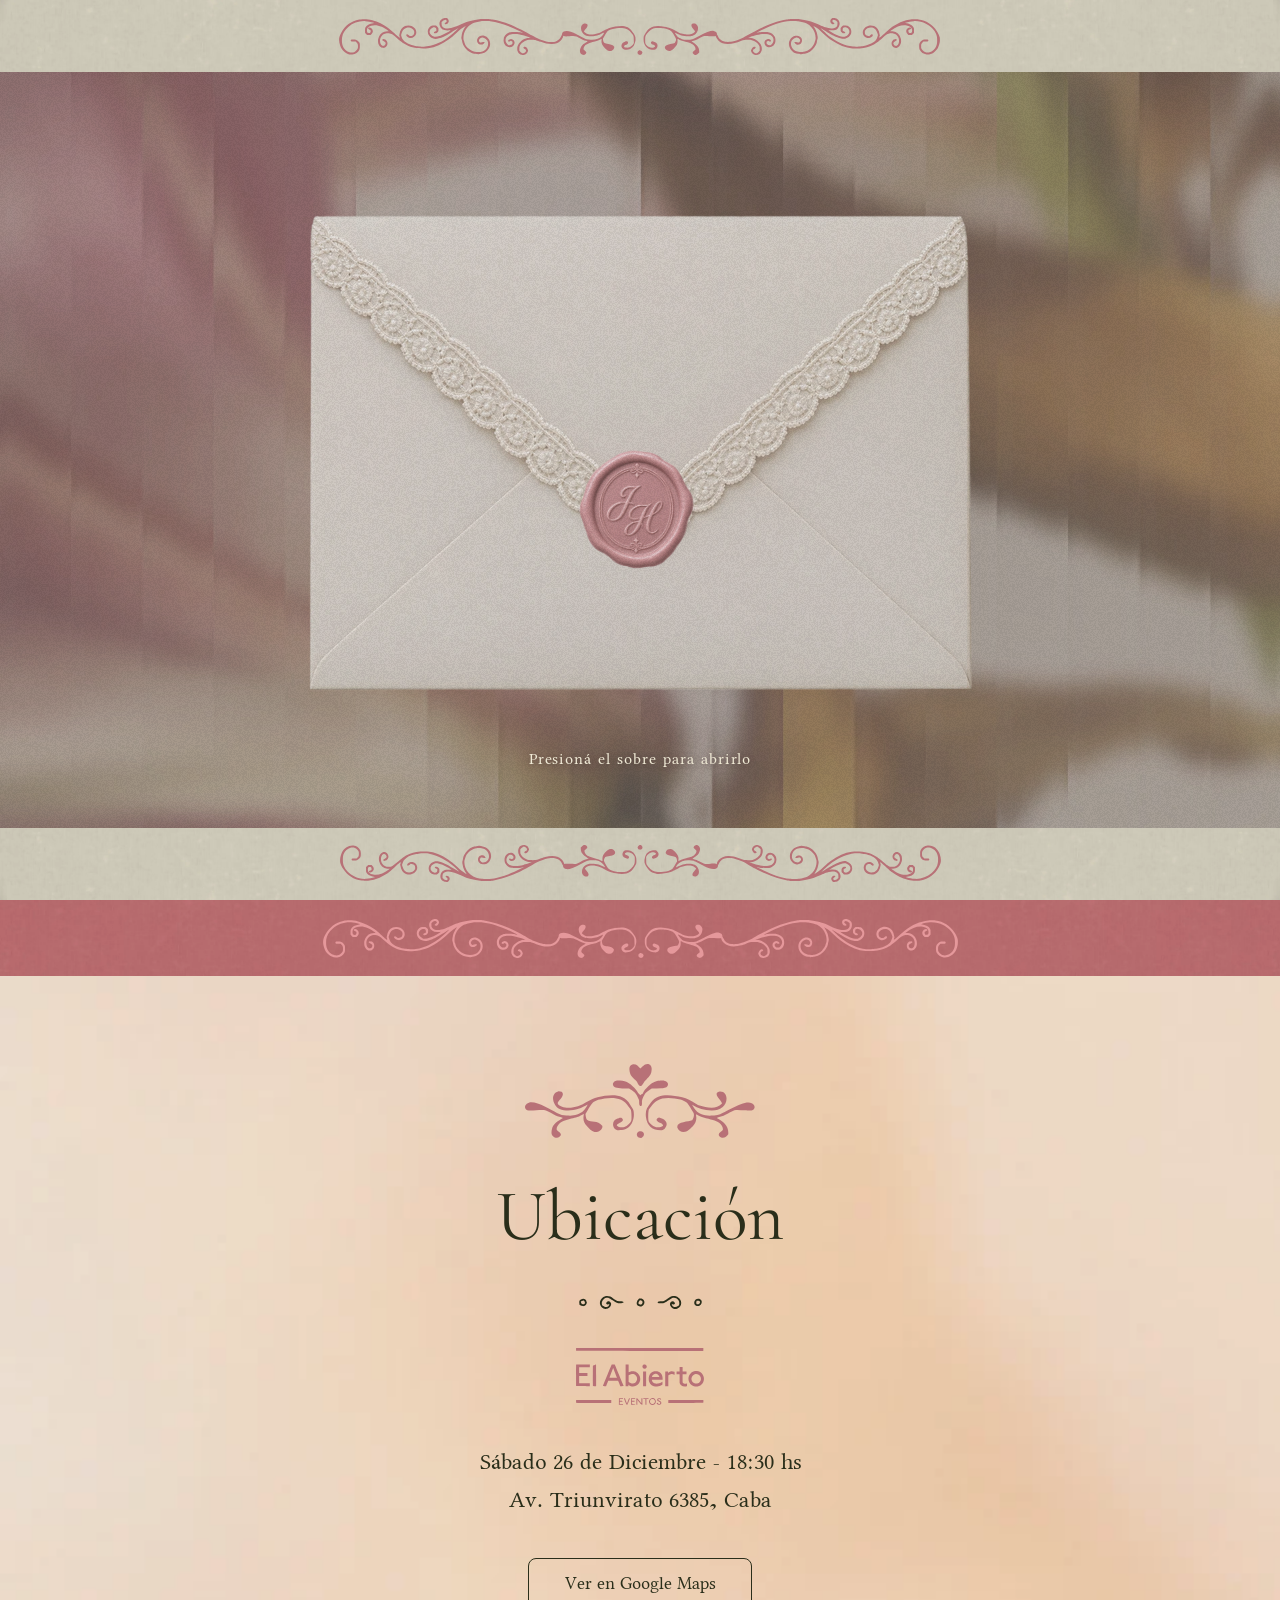
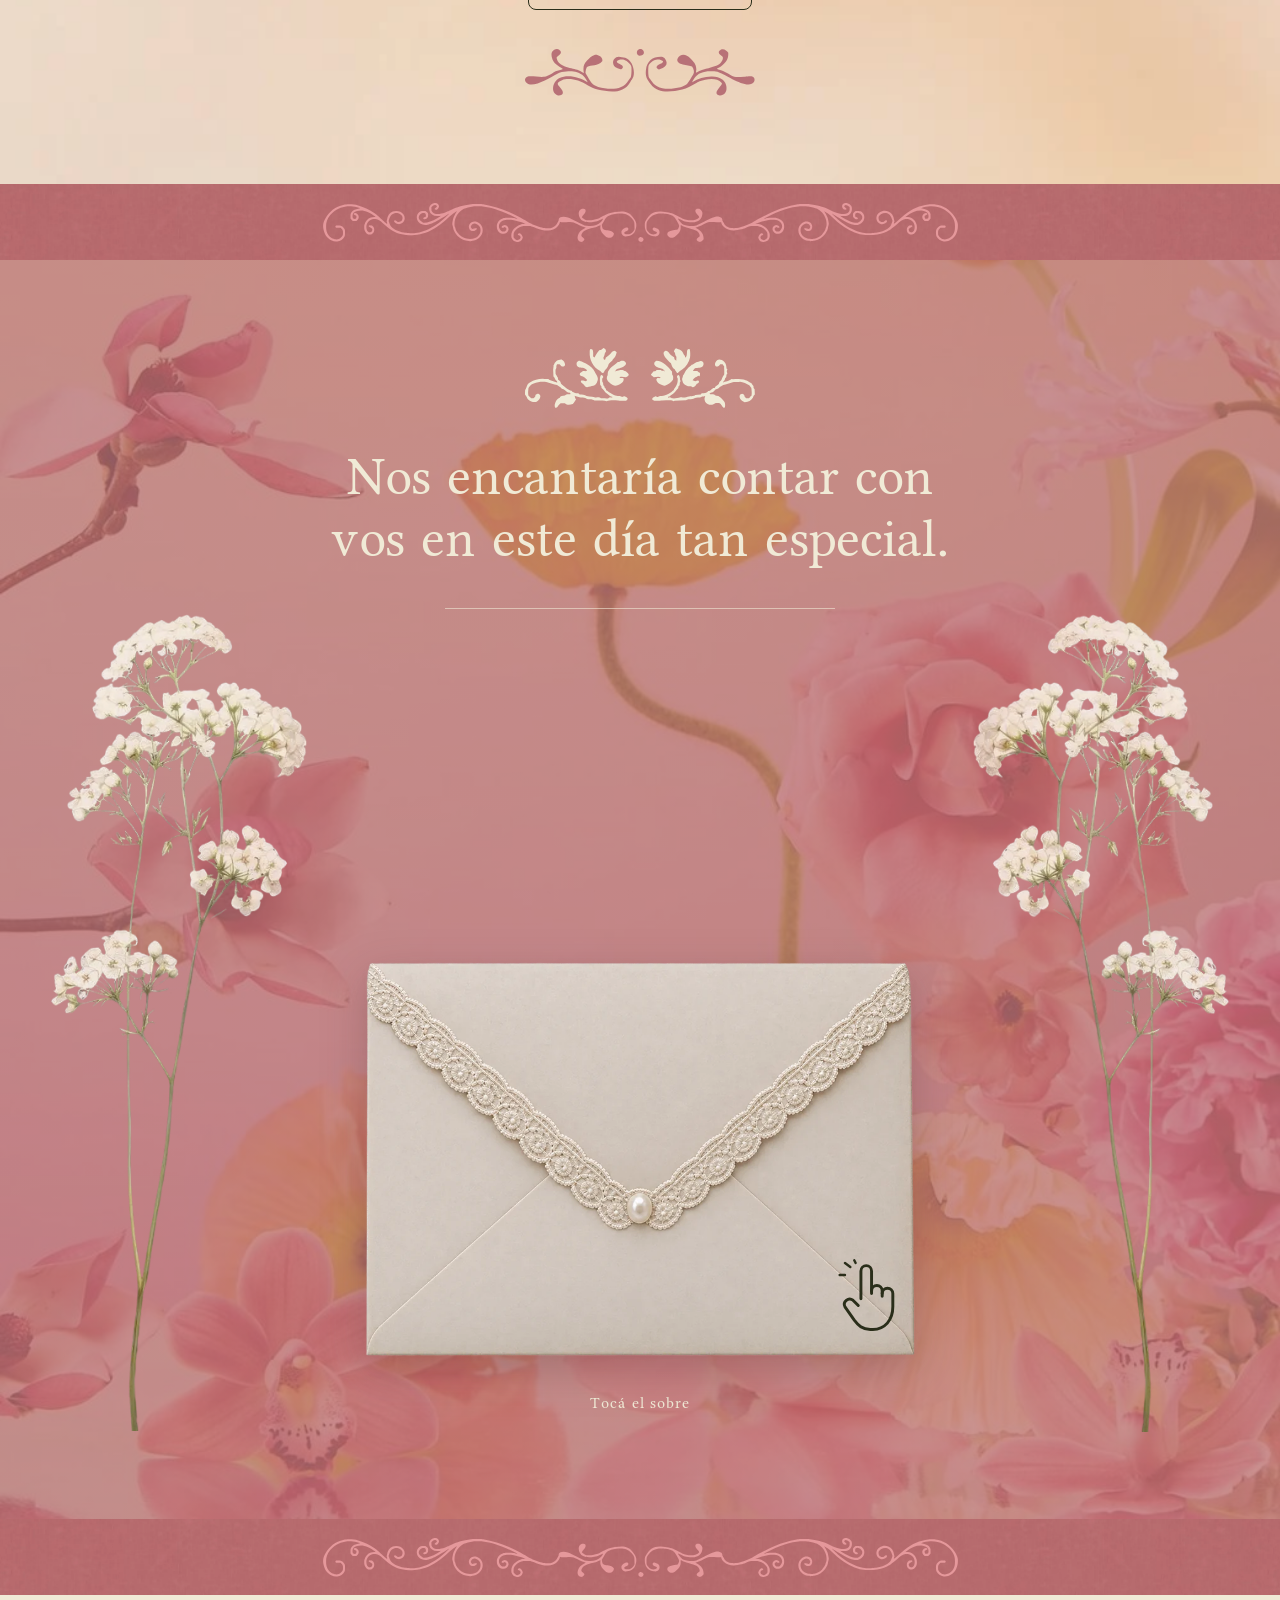
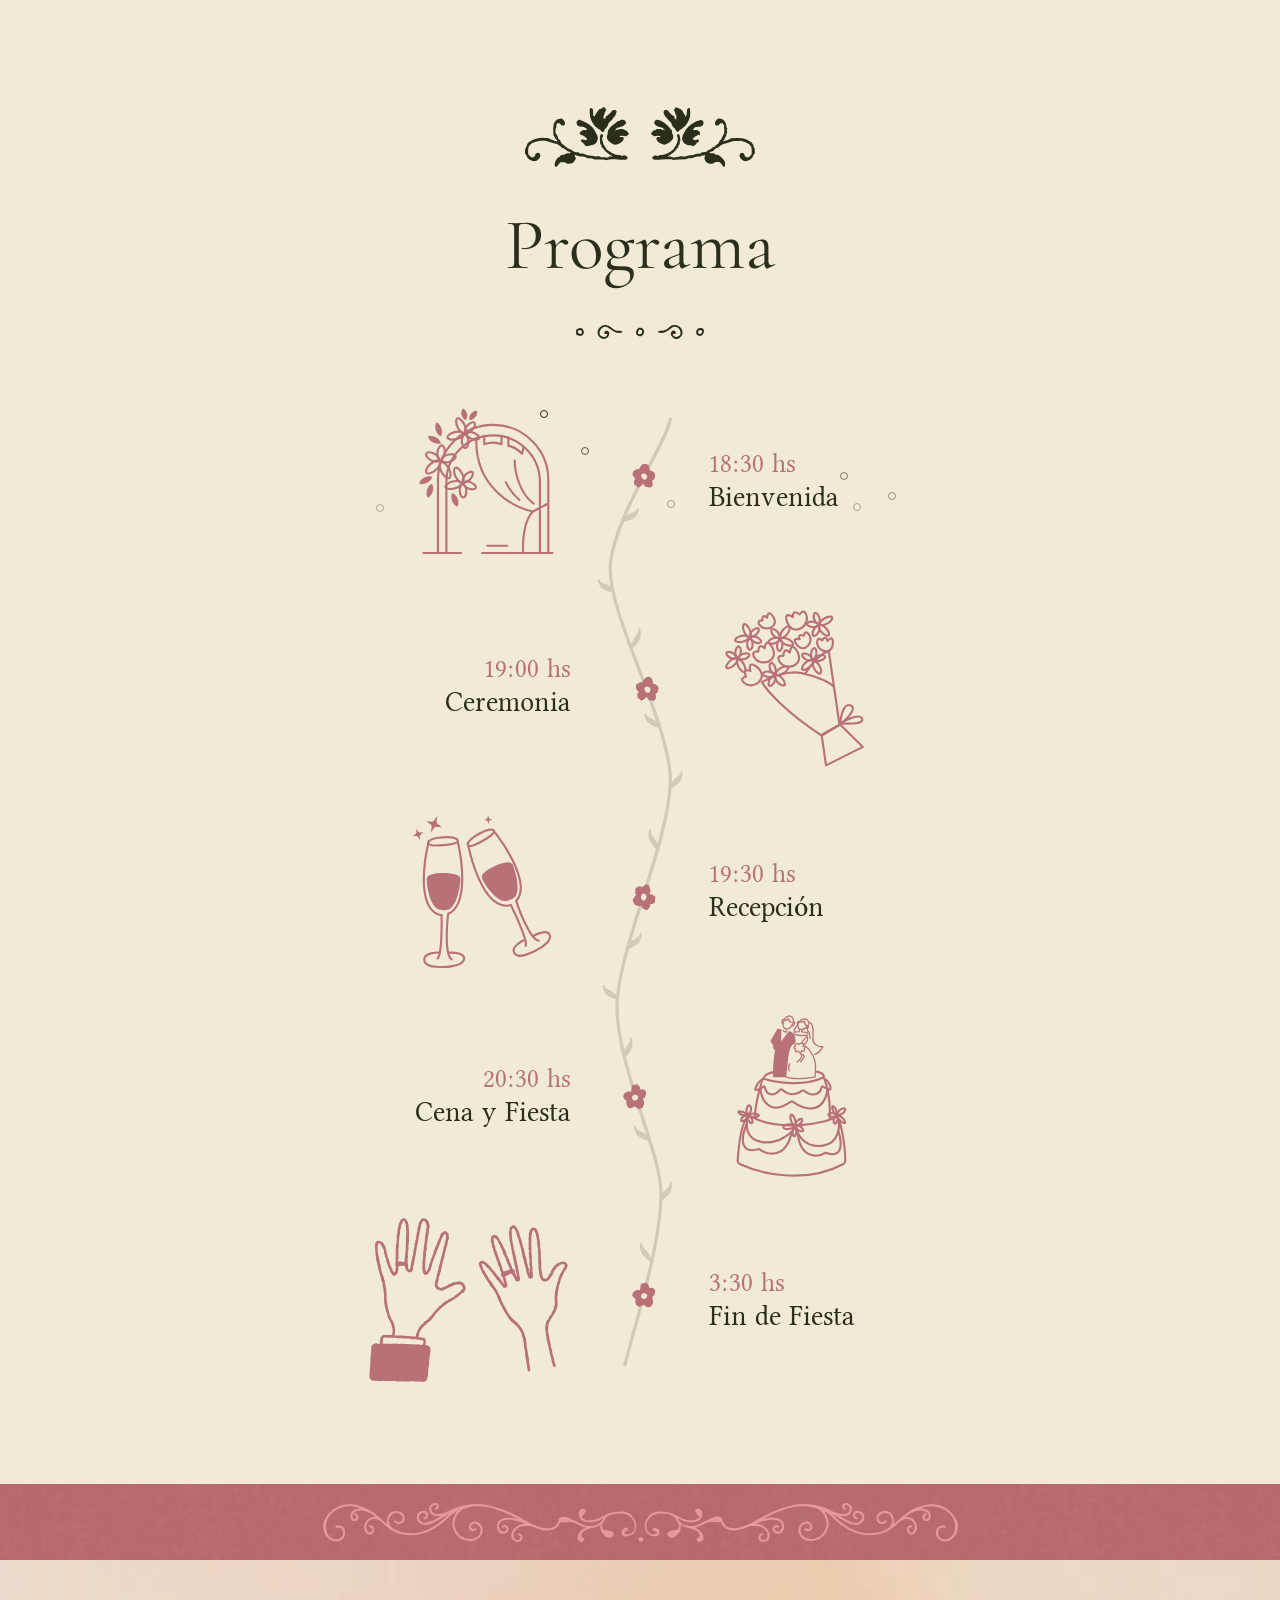
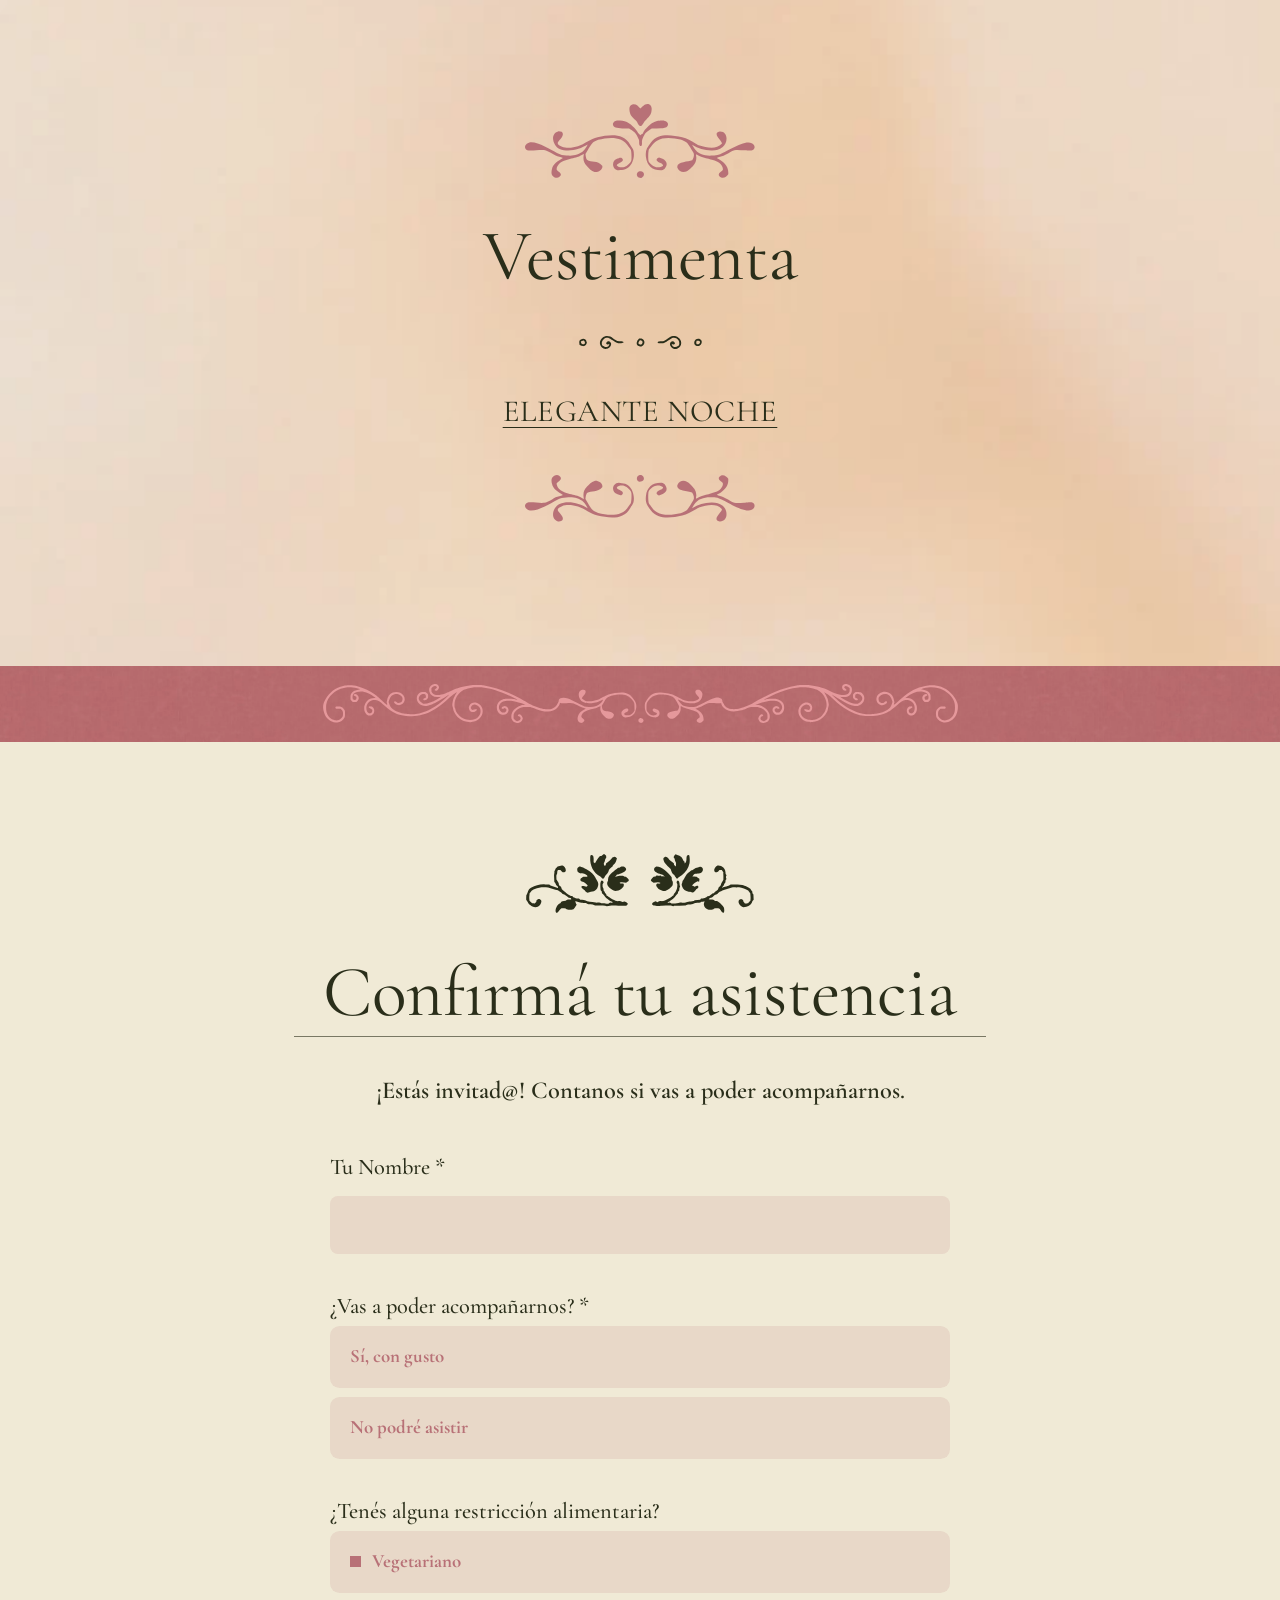
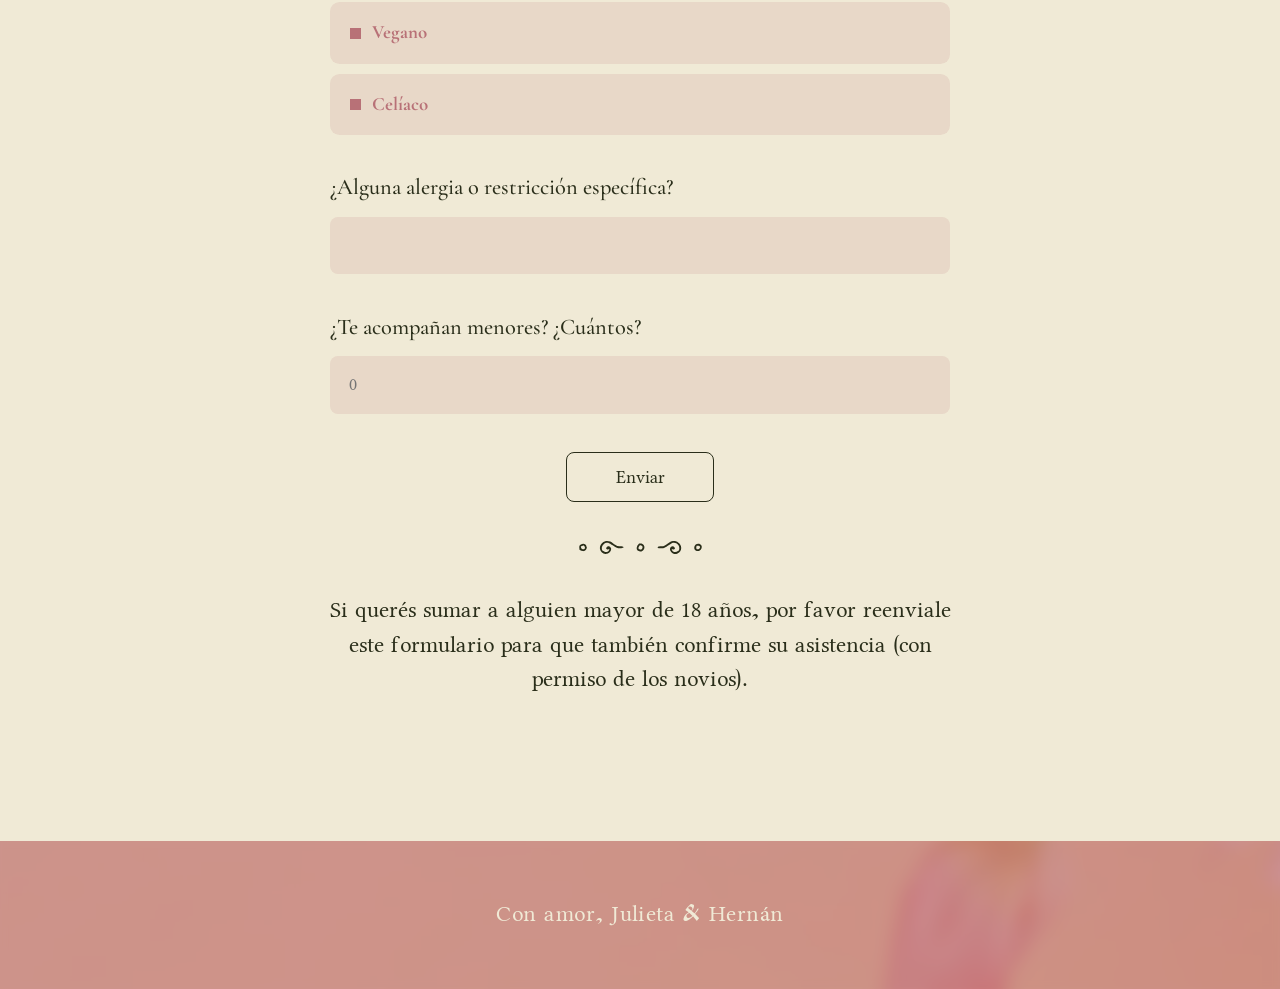
==== index.html @ ec944b2d "Merge de los cambios de Estefi + música audible baja (canción -14 dB, fundido, mitad a los 15 s) Co-" ====
<!DOCTYPE html>
<html lang="es" class="no-js">
<head>
<meta charset="UTF-8">
<meta name="viewport" content="width=device-width, initial-scale=1.0">
<title>Juli &amp; Hernán — Nos Casamos</title>
<meta name="description" content="Juli y Hernán se casan el sábado 26 de diciembre de 2026. Confirmá tu asistencia.">

<meta property="og:type" content="website">
<meta property="og:title" content="Juli &amp; Hernán — Nos Casamos">
<meta property="og:description" content="Confirmá tu asistencia a la boda de Juli y Hernán — Sábado 26 de Diciembre de 2026.">
<meta property="og:image" content="https://camilarodriguezturri.github.io/juli-hernan-rsvp/assets/og-image.jpg">
<meta property="og:image:width" content="1200">
<meta property="og:image:height" content="630">
<meta property="og:url" content="https://camilarodriguezturri.github.io/juli-hernan-rsvp/">
<meta name="twitter:card" content="summary_large_image">
<meta name="twitter:title" content="Juli &amp; Hernán — Nos Casamos">
<meta name="twitter:description" content="Confirmá tu asistencia a la boda de Juli y Hernán — Sábado 26 de Diciembre de 2026.">
<meta name="twitter:image" content="https://camilarodriguezturri.github.io/juli-hernan-rsvp/assets/og-image.jpg">
<meta name="theme-color" content="#B87177">

<link rel="preconnect" href="https://fonts.googleapis.com">
<link rel="preconnect" href="https://fonts.gstatic.com" crossorigin>
<link href="https://fonts.googleapis.com/css2?family=Cormorant+Garamond:wght@400;500;600;700&family=Monsieur+La+Doulaise&family=Miss+Fajardose&family=Pochaevsk&display=swap" rel="stylesheet">
<link rel="preload" as="image" href="assets/inicio-sobre.webp">
<link rel="preload" as="image" href="assets/inicio-sello.webp">
<link rel="preload" as="image" href="assets/inicio-fondo.webp" media="(max-aspect-ratio: 1/1)">
<link rel="preload" as="image" href="assets/inicio-fondo-ancho.webp" media="(min-aspect-ratio: 1001/1000)">
<link rel="preload" as="image" href="assets/marco-fondo-crema.webp">
<link rel="preload" as="image" href="assets/ornaments/marco-rosa.svg">
<link rel="stylesheet" href="style.css?v=3">
<link rel="icon" href="data:,">
<script>document.documentElement.classList.replace('no-js', 'js');</script>
</head>
<body>

<audio id="bg-music" loop preload="auto">
  <source src="assets/cancion.mp3?v=2" type="audio/mpeg">
</audio>
<button id="music-toggle" type="button" aria-label="Reproducir música" aria-pressed="false">
  <span id="music-icon">🎵</span>
</button>

<!-- ============ 01 · Sobre ============
     Mismas capas y mismo orden que el frame "pantalla inicio" del Figma (de abajo hacia arriba). -->
<div class="intro" id="intro" role="button" tabindex="0" aria-label="Abrir la invitación">
  <!-- 1 · Foto de lirios vista a través del vidrio acanalado (tiras de 60 px con efecto Glass) -->
  <picture class="intro__fondo">
    <source media="(min-aspect-ratio: 1001/1000)" srcset="assets/inicio-fondo-ancho.webp" width="1920" height="1200">
    <img src="assets/inicio-fondo.webp" alt="" width="1618" height="2877">
  </picture>
  <!-- 2 · Velo #685454 al 40 % -->
  <span class="intro__velo" aria-hidden="true"></span>
  <!-- 3 · Franjas "marco" en crema: arriba y abajo (girada), por encima de todas las capas -->
  <span class="marco marco--intro marco--intro-top" aria-hidden="true"></span>
  <span class="marco marco--intro marco--intro-bottom" aria-hidden="true"></span>
  <!-- 4 · Sobre, sello y velo #D9D9D9 al 20 % encima de los dos -->
  <div class="intro__env">
    <img class="intro__paper" src="assets/inicio-sobre.webp" alt="" width="1128" height="1045">
    <img class="intro__seal" src="assets/inicio-sello.webp" alt="Sello de lacre con las iniciales J y H" width="604" height="730">
    <span class="intro__env-velo" aria-hidden="true"></span>
  </div>
  <!-- 5 · Capa de arriba: #ABABAB al 18 % con ruido -->
  <span class="intro__grano" aria-hidden="true"></span>
  <p class="intro__hint">Presioná el sobre para abrirlo</p>
</div>

<main>

<!-- ============ 02 · Portada ============ -->
<header class="hero" id="inicio">
  <span class="marco marco--hero" aria-hidden="true"></span>
  <video class="hero__video" autoplay muted loop playsinline preload="auto" poster="assets/hero-poster.jpg" aria-hidden="true">
    <source src="assets/hero-video.mp4" type="video/mp4">
  </video>
  <div class="hero__glass" aria-hidden="true"></div>
  <div class="hero__veil" aria-hidden="true"></div>

  <div class="hero__inner">
    <p class="eyebrow hero-in" style="--d:0">Nos casamos</p>
    <span class="orn orn--fleurons hero__orn hero-in" style="--d:1" aria-hidden="true"></span>
    <span class="rule rule--light hero-in" style="--d:2" aria-hidden="true"></span>
    <h1 class="names hero-in hero-in--blur" style="--d:3">
      <span class="names__n">Julieta</span><span class="names__y">y</span><span class="names__n">Hernán</span>
    </h1>
    <p class="hero__date hero-in" style="--d:5">26 . 12 . 2026</p>
    <span class="rule rule--light hero-in" style="--d:6" aria-hidden="true"></span>
    <span class="orn orn--fleurons orn--flip hero__orn hero-in" style="--d:7" aria-hidden="true"></span>
  </div>

  <a class="scroll-cue" href="#ubicacion" aria-label="Seguir bajando">
    <svg viewBox="0 0 24 24" fill="none" stroke="currentColor" stroke-width="1.3" stroke-linecap="round" stroke-linejoin="round" aria-hidden="true"><path d="M6 9l6 6 6-6"/></svg>
  </a>
</header>

<!-- ============ 03 · Ubicación ============ -->
<div class="marco" aria-hidden="true"></div>
<section class="section peach" id="ubicacion">
  <span class="orn orn--corazon sec-orn sec-orn--rose" data-reveal aria-hidden="true"></span>
  <h2 class="title" data-reveal>Ubicación</h2>
  <span class="orn orn--divisor sec-orn sec-orn--ink" data-reveal aria-hidden="true"></span>
  <img class="venue-logo" src="assets/el-abierto.svg" alt="El Abierto Eventos" width="216" height="96" data-reveal>
  <p class="body" data-reveal>Sábado 26 de Diciembre - 18:30 hs<br>Av. Triunvirato 6385, Caba</p>
  <a class="btn" href="https://maps.app.goo.gl/xGEKhm6i17hTRmzb6" target="_blank" rel="noopener" data-reveal>Ver en Google Maps</a>
  <span class="orn orn--voluta sec-orn sec-orn--rose" data-reveal aria-hidden="true"></span>
</section>

<!-- ============ 04 · Invitación ============ -->
<div class="marco" aria-hidden="true"></div>
<section class="section invite" id="invitacion">
  <img class="invite__bg" src="assets/flores-fondo.jpg" alt="" width="1000" height="1250" loading="lazy">
  <div class="invite__veil" aria-hidden="true"></div>
  <img class="gyps gyps--l" src="assets/gypsophila.webp" alt="" width="304" height="971" loading="lazy">
  <img class="gyps gyps--r" src="assets/gypsophila.webp" alt="" width="304" height="971" loading="lazy">

  <span class="orn orn--fleurons sec-orn sec-orn--cream" data-reveal aria-hidden="true"></span>
  <h2 class="title title--wide" data-reveal>Nos encantaría contar con vos en este día tan especial.</h2>
  <span class="rule rule--light" data-reveal aria-hidden="true"></span>

  <!-- SOBRE1 (Figma): cerrado → se abre con el calendario adentro → el calendario sale -->
  <div class="sobre" data-sobre data-reveal>
    <button class="sobre__hit" type="button" aria-label="Abrir el sobre para ver el calendario"></button>
    <img class="sobre__cerrado" src="assets/sobre1-cerrado.webp" alt="" width="1000" height="926" loading="lazy">
    <img class="sobre__fondo" src="assets/sobre1-fondo.webp" alt="" width="1000" height="926" loading="lazy">
    <!-- Ranura: recorta el calendario con la forma de la boca del sobre, así solo se ve lo que asoma -->
    <div class="sobre__ranura">
      <div class="sobre__cal" role="table" aria-label="Calendario de diciembre de 2026, el sábado 26 marcado con un corazón">
        <img class="sobre__tarjeta" src="assets/calendario-tarjeta.svg" alt="" width="738" height="790" loading="lazy">
        <div class="sobre__papel">
          <p class="cal__month">Diciembre</p>
          <div class="cal__grid" id="cal-grid"></div>
        </div>
      </div>
    </div>
    <img class="sobre__frente" src="assets/sobre1-frente.webp" alt="" width="1000" height="926" loading="lazy">
    <span class="sobre__hand" aria-hidden="true">
      <svg viewBox="0 0 48 56" fill="none" stroke="currentColor" stroke-width="2.2" stroke-linecap="round" stroke-linejoin="round">
        <path d="M18 30V9a4 4 0 0 1 8 0v17"/>
        <path d="M26 24a4 4 0 0 1 8 0v4"/>
        <path d="M34 26a4 4 0 0 1 8 0v10c0 10-6 17-15 17h-2c-6 0-9-3-12-7l-7-10a4 4 0 0 1 6-5l4 4"/>
        <path d="M10 6 6 3M14 3l-1-2M6 12H2" stroke-width="1.8"/>
      </svg>
    </span>
  </div>
  <p class="invite__hint" data-reveal>Tocá el sobre</p>
</section>

<!-- ============ 05 · Programa ============ -->
<div class="marco" aria-hidden="true"></div>
<section class="section cream section--prog" id="programa">
  <span class="orn orn--fleurons sec-orn sec-orn--ink" data-reveal aria-hidden="true"></span>
  <h2 class="title" data-reveal>Programa</h2>
  <span class="orn orn--divisor sec-orn sec-orn--ink" data-reveal aria-hidden="true"></span>

  <!-- La enredadera (fondo de .timeline) crece con el scroll; cada flor se abre cuando la línea llega a su fila. -->
  <div class="timeline" id="timeline">
    <div class="timeline__rings" aria-hidden="true">
      <span class="ring" style="--x:-0.163;--y:-0.003"></span>
      <span class="ring" style="--x:-0.093;--y:0.036"></span>
      <span class="ring" style="--x:0.347;--y:0.062"></span>
      <span class="ring" style="--x:0.427;--y:0.083"></span>
      <span class="ring" style="--x:0.053;--y:0.091"></span>
      <span class="ring" style="--x:0.368;--y:0.095"></span>
      <span class="ring" style="--x:-0.442;--y:0.096"></span>
      <span class="ring" style="--x:-0.383;--y:0.284"></span>
      <span class="ring" style="--x:0.382;--y:0.285"></span>
      <span class="ring" style="--x:-0.355;--y:0.349"></span>
      <span class="ring" style="--x:-0.435;--y:0.358"></span>
      <span class="ring" style="--x:0.172;--y:0.362"></span>
      <span class="ring" style="--x:0.284;--y:0.399"></span>
      <span class="ring" style="--x:-0.43;--y:0.66"></span>
      <span class="ring" style="--x:-0.35;--y:0.681"></span>
      <span class="ring" style="--x:-0.409;--y:0.693"></span>
      <span class="ring" style="--x:0.421;--y:0.768"></span>
      <span class="ring" style="--x:0.449;--y:0.833"></span>
      <span class="ring" style="--x:0.369;--y:0.841"></span>
      <span class="ring" style="--x:-0.41;--y:1.03"></span>
      <span class="ring" style="--x:-0.11;--y:1.01"></span>
      <span class="ring" style="--x:-0.222;--y:1.047"></span>
    </div>
    <ol class="timeline__list">
      <li class="t-item t-item--icon-left">
        <span class="t-item__icon"><img src="assets/icons/bienvenida.svg" alt="" width="240" height="240" loading="lazy"></span>
        <span class="t-item__dot" aria-hidden="true"></span>
        <span class="t-item__text"><span class="t-item__time">18:30 hs</span><span class="t-item__label">Bienvenida</span></span>
      </li>
      <li class="t-item t-item--icon-right">
        <span class="t-item__icon"><img src="assets/icons/ceremonia.svg" alt="" width="240" height="240" loading="lazy"></span>
        <span class="t-item__dot" aria-hidden="true"></span>
        <span class="t-item__text"><span class="t-item__time">19:00 hs</span><span class="t-item__label">Ceremonia</span></span>
      </li>
      <li class="t-item t-item--icon-left">
        <span class="t-item__icon"><img src="assets/icons/recepcion.svg" alt="" width="240" height="240" loading="lazy"></span>
        <span class="t-item__dot" aria-hidden="true"></span>
        <span class="t-item__text"><span class="t-item__time">19:30 hs</span><span class="t-item__label">Recepción</span></span>
      </li>
      <li class="t-item t-item--icon-right">
        <span class="t-item__icon"><img src="assets/icons/cena.svg" alt="" width="240" height="240" loading="lazy"></span>
        <span class="t-item__dot" aria-hidden="true"></span>
        <span class="t-item__text"><span class="t-item__time">20:30 hs</span><span class="t-item__label">Cena y Fiesta</span></span>
      </li>
      <li class="t-item t-item--icon-left t-item--wide">
        <span class="t-item__icon"><img src="assets/icons/manos.svg" alt="" width="299" height="248" loading="lazy"></span>
        <span class="t-item__dot" aria-hidden="true"></span>
        <span class="t-item__text"><span class="t-item__time">3:30 hs</span><span class="t-item__label">Fin de Fiesta</span></span>
      </li>
    </ol>
  </div>
</section>

<!-- ============ 06 · Vestimenta ============ -->
<div class="marco" aria-hidden="true"></div>
<section class="section peach section--airy" id="vestimenta">
  <span class="orn orn--corazon sec-orn sec-orn--rose" data-reveal aria-hidden="true"></span>
  <h2 class="title" data-reveal>Vestimenta</h2>
  <span class="orn orn--divisor sec-orn sec-orn--ink" data-reveal aria-hidden="true"></span>
  <p class="detail" data-reveal>Elegante Noche</p>
  <span class="orn orn--voluta sec-orn sec-orn--rose" data-reveal aria-hidden="true"></span>
</section>

<!-- ============ 07 · Confirmación ============ -->
<div class="marco" aria-hidden="true"></div>
<section class="section cream section--form" id="rsvp">
  <span class="orn orn--fleurons sec-orn sec-orn--ink" data-reveal aria-hidden="true"></span>
  <h2 class="title" data-reveal>Confirmá tu asistencia</h2>
  <span class="rule rule--ink rule--under" data-reveal aria-hidden="true"></span>
  <p class="lead" data-reveal>¡Estás invitad@! Contanos si vas a poder acompañarnos.</p>

  <form id="rsvp-form" novalidate data-reveal>
    <div class="field">
      <label for="nombre">Tu Nombre *</label>
      <input type="text" id="nombre" name="nombre" required autocomplete="name">
    </div>

    <fieldset class="field">
      <legend>¿Vas a poder acompañarnos? *</legend>
      <label class="choice"><input type="radio" name="asistencia" value="Sí, con gusto" required><span>Sí, con gusto</span></label>
      <label class="choice"><input type="radio" name="asistencia" value="No podré asistir" required><span>No podré asistir</span></label>
    </fieldset>

    <fieldset class="field">
      <legend>¿Tenés alguna restricción alimentaria?</legend>
      <label class="choice choice--check"><input type="checkbox" name="restricciones" value="Vegetariano"><span>Vegetariano</span></label>
      <label class="choice choice--check"><input type="checkbox" name="restricciones" value="Vegano"><span>Vegano</span></label>
      <label class="choice choice--check"><input type="checkbox" name="restricciones" value="Celíaco"><span>Celíaco</span></label>
    </fieldset>

    <div class="field">
      <label for="restriccion_especifica">¿Alguna alergia o restricción específica?</label>
      <input type="text" id="restriccion_especifica" name="restriccion_especifica">
    </div>

    <div class="field">
      <label for="ninos">¿Te acompañan menores? ¿Cuántos?</label>
      <input type="number" id="ninos" name="ninos" min="0" max="10" inputmode="numeric" placeholder="0">
    </div>

    <button type="submit" id="submit-btn" class="btn">Enviar</button>

    <p class="form-note" id="form-success" hidden>¡Gracias! Recibimos tu confirmación. Nos vemos pronto.</p>
    <p class="form-note form-note--error" id="form-error" hidden>Uy, algo falló al enviar. Probá de nuevo en unos segundos.</p>
  </form>

  <span class="orn orn--divisor sec-orn sec-orn--ink" data-reveal aria-hidden="true"></span>
  <div class="notes" data-reveal>
    <p>Si querés sumar a alguien mayor de 18 años, por favor reenviale este formulario para que también confirme su asistencia (con permiso de los novios).</p>
  </div>
</section>

<!-- ============ 08 · Cierre ============ -->
<footer class="closing" id="cierre">
  <img class="closing__bg" src="assets/flores-fondo.jpg" alt="" width="1000" height="1250" loading="lazy">
  <div class="closing__veil" aria-hidden="true"></div>
  <p class="closing__text" data-reveal>Con amor, Julieta &amp; Hernán</p>
</footer>

</main>

<script src="envelope.js"></script>
<script src="effects.js"></script>
<script src="script.js"></script>
<script src="music.js?v=5"></script>
</body>
</html>
---- style.css ----
/* Tokens: los mismos nombres y valores que las variables del Figma
   ("Invitación · Juli & Hernán": color/rosa, color/crema, color/tinta…). */
:root {
  --rosa: #B87177;
  --rosa-sello: #E5989B;
  --crema: #F0EAD6;
  --tinta: #2A2E1A;
  --arena: #E8D8C8;
  --papel: #FAF6EC;
  --durazno: #EBD9C7;

  --marco-h: min(11.3vw, 76px);      /* alto de la franja entre secciones: 122/1080 del ancho, como en el Figma */
  --title-size: clamp(2.25rem, 8.8vw, 3.3rem);

  --script: 'Monsieur La Doulaise', cursive;
  --script-y: 'Miss Fajardose', cursive;
  --serif: 'Cormorant Garamond', serif;
  --body: 'Pochaevsk', serif;

  --ease-out: cubic-bezier(0.22, 0.75, 0.2, 1);
  font-size: 16px;
}

* { box-sizing: border-box; }
html { scroll-behavior: smooth; }
html.is-locked, html.is-locked body { overflow: hidden; }

body {
  margin: 0;
  background: var(--crema);
  color: var(--tinta);
  font-family: var(--body);
  line-height: 1.55;
  -webkit-font-smoothing: antialiased;
  overflow-x: hidden;
}

img { max-width: 100%; height: auto; display: block; }

/* ============ Tipografía (estilos de texto del Figma) ============ */

.title {
  margin: 0;
  max-width: 26ch;
  font-family: var(--serif);          /* títulos de sección en Cormorant Garamond (Figma "Correccion final") */
  font-weight: 400;
  font-size: var(--title-size);
  line-height: 1.13;
  text-align: center;
  text-wrap: balance;
}
.title--wide { max-width: 100%; font-family: var(--body); font-size: clamp(1.45rem, 6vw, 2.6rem); }
.title--rose { color: var(--rosa); }

.body {
  margin: 0;
  max-width: 30rem;                  /* en celular usa todo el ancho: menos líneas */
  font-size: clamp(1.02rem, 4.2vw, 1.2rem);
  line-height: 1.55;
  text-align: center;
  text-wrap: pretty;
}
.body--wide { max-width: 34rem; }

.detail {
  margin: 0;
  font-family: var(--serif);
  font-size: clamp(1.3rem, 5.2vw, 1.7rem);
  letter-spacing: 0.02em;
  text-transform: uppercase;
  text-decoration: underline;
  text-underline-offset: 0.18em;
  text-decoration-thickness: 1px;
}
.detail--plain { text-decoration: none; text-transform: none; letter-spacing: 0.06em; }

.lead {
  margin: 0;
  max-width: 30rem;
  font-family: var(--serif);
  font-weight: 600;
  font-size: clamp(0.95rem, 3.95vw, 1.4rem);
  line-height: 1.2;
  text-align: center;
  text-wrap: balance;
}

/* ============ Ornamentos (vectores del Figma, color por currentColor) ============ */

.orn {
  display: block;
  margin: 0 auto;
  background-color: currentColor;
  -webkit-mask: var(--orn) center / contain no-repeat;
          mask: var(--orn) center / contain no-repeat;
}
.orn--fleurons { --orn: url(assets/ornaments/fleurons.svg);      aspect-ratio: 872 / 226; width: min(38vw, 190px); }
.orn--flor     { --orn: url(assets/ornaments/fleur-cluster.svg); aspect-ratio: 544 / 225; width: min(56vw, 270px); }
.orn--corazon  { --orn: url(assets/ornaments/heart-flourish.svg); aspect-ratio: 366 / 117;  width: min(39.4vw, 200px); }
.orn--voluta   { --orn: url(assets/ornaments/flourish.svg);       aspect-ratio: 366 / 76.1; width: min(39.4vw, 200px); }
.orn--divisor  { --orn: url(assets/ornaments/divisor.svg);        aspect-ratio: 235.6 / 25; width: min(21.8vw, 112px); }
.orn--flip { transform: scaleY(-1); }

.sec-orn--ink   { color: var(--tinta); }
.sec-orn--rose  { color: var(--rosa); }
.sec-orn--cream { color: var(--crema); }

.rule {
  display: block;
  width: min(72vw, 390px);
  height: 1px;
  margin: 0 auto;
  background: currentColor;
  opacity: 0.6;
}
.rule--light { color: var(--crema); }
.rule--ink   { color: var(--tinta); }
.rule--rose  { color: var(--rosa); opacity: 0.8; }
/* Línea pegada al título (como el subrayado de "Confirmá tu asistencia" en el Figma) */
.rule--under { width: min(100%, calc(var(--title-size) * 9.6)); margin-top: calc(var(--gap) * -1 + 0.2rem); }

/* ============ Secciones ============ */

.section {
  position: relative;
  isolation: isolate;
  overflow: hidden;
  display: flex;
  flex-direction: column;
  align-items: center;
  --gap: 2rem;
  gap: var(--gap);
  padding: 2.9rem 1.25rem;            /* 120 px del Figma arriba y abajo (Ubicación) */
  text-align: center;
}
.cream { background: var(--crema); color: var(--tinta); }
.rose  { background: var(--rosa);  color: var(--crema); }
.peach { background: var(--durazno) url(assets/fondo-durazno.webp) center / cover no-repeat; color: var(--tinta); }

/* Aire propio de cada sección, medido en el frame "Correccion final" */
.section--prog { padding-top: 4.3rem; padding-bottom: 3.4rem; }     /* Programa: 180 / 141 px */
.section--airy { padding-top: 5.6rem; padding-bottom: 5.6rem; }     /* Vestimenta: 234 px */
.section--form { padding-top: 4.3rem; padding-bottom: 6rem; }       /* Confirmación: 180 / 251 px */

/* ============ Franja entre secciones (componente "marco" del Figma) ============
   Relleno #BE7F84 con la textura en multiplicar (horneados en marco-fondo.webp, que se repite
   espejado y no deja costura) y, encima, el ornamento #E5989B centrado: 62 de los 122 px de alto. */

.marco {
  display: block;
  position: relative;
  z-index: 3;
  height: var(--marco-h);
  background:
    url(assets/ornaments/marco.svg) center / auto 50.82% no-repeat,
    #B76B6E url(assets/marco-fondo.webp) center / auto 100% repeat-x;
  pointer-events: none;
}
.marco--hero { position: absolute; left: 0; right: 0; top: 0; }

/* Pantalla inicial: la misma franja en crema #F0EAD6 con la textura en multiplicar
   (horneada en marco-fondo-crema.webp) y el ornamento en rosa #B87177, arriba y abajo
   (la de abajo girada 180°), por encima de todas las capas, como en "pantalla inicio". */
.marco--intro {
  position: absolute;
  left: 0;
  right: 0;
  z-index: 6;
  height: var(--band-h);
  background:
    url(assets/ornaments/marco-rosa.svg) center / auto 50.82% no-repeat,
    #CDC8B7 url(assets/marco-fondo-crema.webp) center / auto 100% repeat-x;
}
.marco--intro-top { top: 0; }
.marco--intro-bottom { bottom: 0; transform: rotate(180deg); }

/* ============ Botones ============ */

.btn {
  display: inline-flex;
  align-items: center;
  justify-content: center;
  padding: 0.7rem 1.4rem;
  border: 1.5px solid currentColor;
  border-radius: 0.5rem;
  background: transparent;
  color: inherit;
  font-family: var(--body);
  font-size: 1.02rem;
  text-decoration: none;
  cursor: pointer;
  transition: background 0.3s ease, color 0.3s ease, transform 0.2s ease;
}
.cream .btn:hover, .cream .btn:focus-visible,
.peach .btn:hover, .peach .btn:focus-visible { background: var(--tinta); color: var(--crema); }
.btn:active { transform: scale(0.98); }

/* ============ 01 · Sobre de entrada ============ */

.no-js .intro { display: none; }

.intro {
  /* Medidas del frame "pantalla inicio" (1079 × 1918): el sobre ocupa 1128/1079 del ancho.
     En pantallas bajas o anchas se achica para entrar entre las dos franjas. */
  --band-h: min(11.3vw, 76px, 8vh);    /* 122/1080 del ancho, como la franja entre secciones */
  --env-w: min(104.54vw, (100vh - 2 * var(--band-h)) * 1.125, 760px);
  position: fixed;
  inset: 0;
  z-index: 100;
  overflow: hidden;
  background: #A29591;               /* tono medio del fondo, mientras carga la foto */
  cursor: pointer;
  -webkit-tap-highlight-color: transparent;
  transition: transform 1.1s var(--ease-out), opacity 0.8s ease 0.4s, visibility 0s linear 1.2s;
}
.intro:focus-visible { outline: none; }

/* Capa 1 · foto de lirios detrás del vidrio acanalado (el vidrio viene horneado en la imagen:
   tiras de 60 px, desenfoque y refracción en los bordes medidos del efecto Glass del Figma) */
.intro__fondo,
.intro__fondo img {
  position: absolute;
  inset: 0;
  width: 100%;
  height: 100%;
  max-width: none;
  object-fit: cover;
}
/* Capa 2 · velo #685454 al 40 % */
.intro__velo {
  position: absolute;
  inset: 0;
  background: rgba(104, 84, 84, 0.4);
}
/* Capa 4 · sobre completo, centrado: el cuerpo del sobre queda en el medio de la pantalla */
.intro__env {
  position: absolute;
  z-index: 4;
  left: 50%;
  top: 50.3%;
  width: var(--env-w);
  aspect-ratio: 1128 / 1044.62;
  transform: translate(-50%, -61.97%);
}
.intro__paper { position: absolute; inset: 0; width: 100%; height: 100%; max-width: none; }
.intro__seal {
  position: absolute;
  left: 49.79%;
  top: 70.19%;
  width: 17.84%;
  height: auto;
  transform: translate(-50%, -50%);
  animation: seal-idle 2.8s ease-in-out infinite;
}
/* Velo #D9D9D9 al 20 % sobre el sobre y el sello (Rectangle 60), recortado a la silueta del sobre */
.intro__env-velo {
  position: absolute;
  inset: 0;
  background: rgba(217, 217, 217, 0.2);
  -webkit-clip-path: inset(28.35% 6.97% 4.49% 6.54%);
          clip-path: inset(28.35% 6.97% 4.49% 6.54%);
  -webkit-mask: url(assets/inicio-sobre.webp) center / 100% 100% no-repeat;
          mask: url(assets/inicio-sobre.webp) center / 100% 100% no-repeat;
  pointer-events: none;
}
/* Capa 5 · arriba de todo: #ABABAB al 18 % y su ruido (negro al 25 % × 18 % de la capa = 4,5 %, mitad de los granos) */
.intro__grano {
  position: absolute;
  inset: 0;
  z-index: 5;
  background: rgba(171, 171, 171, 0.18);
  pointer-events: none;
}
.intro__grano::after {
  content: "";
  position: absolute;
  inset: 0;
  background: url(assets/ruido.png) 0 0 / 96px 96px;   /* grano fino: ~1 px de pantalla en celulares */
  opacity: 0.045;
}
.intro__hint {
  position: absolute;
  left: 0; right: 0;
  z-index: 6;
  top: calc(75.15% + var(--env-w) * 0.156 - var(--band-h) / 2);   /* a mitad de camino entre el sobre y la franja */
  margin: 0;
  padding: 0 1.5rem;
  transform: translateY(-50%);
  text-align: center;
  font-family: var(--body);
  font-size: 0.92rem;
  letter-spacing: 0.06em;
  color: var(--crema);
  text-shadow: 0 1px 6px rgba(60, 40, 42, 0.45);
  animation: breathe 3.2s ease-in-out infinite;
  transition: opacity 0.4s ease;
}

@keyframes seal-idle {
  0%, 100% { transform: translate(-50%, -50%) scale(1); }
  50% { transform: translate(-50%, -50%) scale(1.04); }
}
@keyframes breathe { 0%, 100% { opacity: 0.45; } 50% { opacity: 0.8; } }

/* Al abrir: el sello se presiona y se quiebra, y el sobre se levanta */
.intro.is-opening .intro__hint { opacity: 0; animation: none; }
.intro.is-opening .intro__seal { animation: seal-break 0.7s var(--ease-out) forwards; }
.intro.is-gone { transform: translateY(-105%); opacity: 0; visibility: hidden; }

@keyframes seal-break {
  0%   { transform: translate(-50%, -50%) scale(1); }
  30%  { transform: translate(-50%, -50%) scale(0.88); }
  100% { transform: translate(-50%, -50%) scale(1.5) rotate(-8deg); opacity: 0; }
}

/* ============ 02 · Portada ============ */

.hero {
  position: relative;
  isolation: isolate;
  min-height: 100vh;
  min-height: 100svh;
  display: flex;
  align-items: center;
  justify-content: center;
  padding: calc(var(--marco-h) + 2.4rem) 1.25rem 4.2rem;
  text-align: center;
  color: var(--crema);
  background: #9d7b80;
  overflow: hidden;
}
.hero__video {
  position: absolute;
  inset: 0;
  z-index: -3;
  width: 100%;
  height: 100%;
  object-fit: cover;
}
/* Vidrio acanalado (como los rectángulos con efecto "glass" del Figma) */
.hero__glass {
  position: absolute;
  inset: 0;
  z-index: -2;
  background:
    repeating-linear-gradient(90deg,
      rgba(255, 255, 255, 0.10) 0,
      rgba(255, 255, 255, 0.02) 18px,
      rgba(0, 0, 0, 0.06) 44px,
      rgba(255, 255, 255, 0.08) 64px);
  background-size: min(17vw, 64px) 100%;
  -webkit-backdrop-filter: blur(7px) saturate(1.1);
          backdrop-filter: blur(7px) saturate(1.1);
}
.hero__veil {
  position: absolute;
  inset: 0;
  z-index: -1;
  background:
    linear-gradient(rgba(104, 84, 84, 0.34), rgba(104, 84, 84, 0.34)),
    url("data:image/svg+xml,%3Csvg xmlns='http://www.w3.org/2000/svg' width='160' height='160'%3E%3Cfilter id='n'%3E%3CfeTurbulence type='fractalNoise' baseFrequency='.85' numOctaves='2' stitchTiles='stitch'/%3E%3C/filter%3E%3Crect width='100%25' height='100%25' filter='url(%23n)' opacity='.22'/%3E%3C/svg%3E");
}

/* Separaciones del frame "inicio" del Figma: 101 px entre bloques (--g), 45 px entre
   "Nos casamos" y el ornamento, 80 px entre cada ornamento y su filete. */
.hero__inner {
  --g: clamp(1.9rem, 9.35vw, 3.3rem);
  width: 100%;
  max-width: 560px;
  display: flex;
  flex-direction: column;
  align-items: center;
  gap: var(--g);
}

.eyebrow {
  margin: 0 0 calc(var(--g) * -0.554);
  font-family: var(--serif);
  font-weight: 500;
  font-size: clamp(1.25rem, 5.4vw, 1.7rem);
  line-height: 1.2;
  letter-spacing: 0.1em;
  text-transform: uppercase;
}
.hero__orn { color: var(--crema); width: min(34vw, 170px); margin-bottom: calc(var(--g) * -0.208); }
.hero__orn.orn--flip { margin-top: calc(var(--g) * -0.208); margin-bottom: 0; }

/* "Julieta y Hernan" (Frame 98): cajas de 360, 142 y 479 px, solapadas 25 px, con los nombres
   a 154,87 px y la "y" a 185,84 px sobre 1080 de ancho. Todo en em del tamaño de los nombres. */
.names {
  margin: 0;
  display: flex;
  align-items: center;
  justify-content: center;
  font-size: clamp(2.6rem, 14.34vw, 5.6rem);
  font-weight: 400;
  line-height: 1.2;
  text-align: center;
  white-space: nowrap;
  text-shadow: 0 2px 16px rgba(60, 30, 35, 0.25);
}
.names__n { flex: none; font-family: var(--script); }
.names__n:first-child { width: 2.325em; margin-right: -0.161em; }
.names__n:last-child { width: 3.093em; margin-right: -0.278em; }   /* en el Figma "Hernan" sobresale 43 px del grupo de 888 */
.names__y { flex: none; font-family: var(--script-y); font-size: 1.2em; line-height: 0.97; width: 0.764em; margin-right: -0.1345em; }

.hero__date {
  margin: 0;
  font-family: var(--serif);
  font-size: clamp(2.2rem, 9.6vw, 3.4rem);
  line-height: 1.4;
  letter-spacing: 0.06em;
}

.scroll-cue {
  position: absolute;
  left: 50%;
  bottom: 1.2rem;
  width: 34px;
  height: 34px;
  transform: translateX(-50%);
  color: var(--crema);
  opacity: 0.8;
  animation: nudge 2.2s ease-in-out infinite;
}
@keyframes nudge { 0%, 100% { transform: translate(-50%, 0); } 50% { transform: translate(-50%, 6px); } }

/* Entrada escalonada de la portada, se dispara cuando se abre el sobre */
.js .hero-in {
  opacity: 0;
  transform: translateY(18px);
  transition: opacity 1s ease, transform 1.1s var(--ease-out), filter 1.2s ease;
  transition-delay: calc(var(--d, 0) * 0.14s + 0.3s);
}
.js .hero-in--blur { filter: blur(8px); }
.js .hero-in.orn--flip { transform: translateY(18px) scaleY(-1); }
.is-open .hero-in { opacity: 1; transform: none; filter: none; }
.is-open .hero-in.orn--flip { transform: scaleY(-1); }

/* ============ Aparición al hacer scroll ============ */

.js [data-reveal] {
  opacity: 0;
  transform: translateY(26px);
  transition: opacity 0.9s ease, transform 1s var(--ease-out);
  transition-delay: var(--rd, 0s);
}
.js .orn[data-reveal] { transform: translateY(14px) scale(0.85); }
.js .orn--flip[data-reveal] { transform: translateY(14px) scale(0.85) scaleY(-1); }
.js .rule[data-reveal] { transform: scaleX(0); transition: transform 1.2s var(--ease-out), opacity 0.6s ease; }
.js [data-reveal].is-in { opacity: 1; transform: none; }
.js .orn--flip[data-reveal].is-in { transform: scaleY(-1); }
.js .rule[data-reveal].is-in { opacity: 0.6; }

/* ============ 03 · Ubicación (logo del salón entre el divisor y la dirección) ============ */

.venue-logo { flex: none; width: min(20vw, 104px); height: auto; }   /* 216/1080 del ancho */

/* ============ 04 · Invitación ============ */

.invite { color: var(--crema); padding-bottom: 3.5rem; background: var(--rosa); }   /* arriba, los 122 px del Figma */
.invite__bg, .closing__bg {
  position: absolute;
  inset: 0;
  z-index: -3;
  width: 100%;
  height: 100%;
  object-fit: cover;
}
.invite__veil {
  position: absolute;
  inset: 0;
  z-index: -2;
  background:
    linear-gradient(rgba(184, 113, 119, 0.69), rgba(184, 113, 119, 0.69)),
    linear-gradient(rgba(104, 84, 84, 0.15), rgba(171, 171, 171, 0.15));
}
.invite .body { text-shadow: 0 1px 2px rgba(120, 60, 66, 0.3); }

.gyps {
  position: absolute;
  z-index: -1;
  bottom: 5.5rem;                    /* asoma por detrás del sobre */
  width: min(22vw, 170px);
  opacity: 0.85;
  transform-origin: 50% 100%;
  animation: sway 7s ease-in-out infinite;
  pointer-events: none;
}
.gyps--l { left: -4%; }
.gyps--r { right: -4%; transform: scaleX(-1); animation-name: sway-r; animation-delay: -3s; }
@keyframes sway   { 0%, 100% { transform: rotate(-2deg); } 50% { transform: rotate(2.5deg); } }
@keyframes sway-r { 0%, 100% { transform: scaleX(-1) rotate(-2deg); } 50% { transform: scaleX(-1) rotate(2.5deg); } }

.invite__hint {
  margin: -1.2rem 0 0;
  font-size: 0.92rem;
  letter-spacing: 0.06em;
  opacity: 0.85;
  transition: opacity 0.4s ease;
}
.invite:has(.sobre[data-state]) .invite__hint { opacity: 0; }

/* ---------- SOBRE1 (componente del Figma) ----------
   Caja = 1078×1281 del componente; cada capa usa su posición en % dentro de él. */

.sobre {
  --w: min(92vw, 460px);
  position: relative;
  width: var(--w);
  aspect-ratio: 1078 / 1281;
  margin: 1.2rem 0 1rem;
}
.sobre__hit {
  position: absolute;
  left: 4%; right: 4%; top: 19%; bottom: 0;
  z-index: 6;
  border: 0;
  background: none;
  cursor: pointer;
  -webkit-tap-highlight-color: transparent;
}
.sobre__hit:focus-visible { outline: 2px dashed var(--crema); outline-offset: 6px; }
.sobre[data-state] .sobre__hit { pointer-events: none; }

.sobre__cerrado,
.sobre__fondo,
.sobre__frente { position: absolute; max-width: none; filter: drop-shadow(0 14px 22px rgba(70, 35, 40, 0.25)); }
.sobre__cerrado { left: -4.36%; top: 19.13%; width: 108.53%; height: 84.62%; transition: opacity 0.35s ease-out, transform 0.3s ease; }
.sobre__fondo,
.sobre__frente { left: -10.39%; top: 9.13%; width: 120.87%; height: 94.22%; opacity: 0; transition: opacity 0.35s ease-out; }
.sobre__frente { filter: none; }
.sobre:not([data-state]) .sobre__hit:hover ~ .sobre__cerrado { transform: translateY(-4px) rotate(-0.6deg); }

/* Ranura del sobre: el calendario solo se dibuja por encima de la boca y dentro de la muesca del frente,
   así nunca asoma por debajo del sobre ni se transparenta mientras se abre.
   Los puntos siguen el borde superior de sobre1-frente.webp, en % de la caja. */
.sobre__ranura {
  position: absolute;
  inset: 0;
  pointer-events: none;
  -webkit-clip-path: polygon(-30% -60%, 130% -60%, 130% 50%, 97.2% 50.1%, 93.8% 50.4%, 90.2% 51.4%, 65.3% 72%, 35.5% 72%, 10% 51.6%, 7.6% 50.7%, 2.8% 50%, -30% 50%);
          clip-path: polygon(-30% -60%, 130% -60%, 130% 50%, 97.2% 50.1%, 93.8% 50.4%, 90.2% 51.4%, 65.3% 72%, 35.5% 72%, 10% 51.6%, 7.6% 50.7%, 2.8% 50%, -30% 50%);
}

/* Tarjeta del calendario ("Frame 97" del Figma, 738 × 790): arranca adentro del sobre, con el mismo giro de 5°.
   Las medidas de adentro van en cqw: 1cqw = 1 % del ancho de la tarjeta. */
.sobre__cal {
  position: absolute;
  left: 10.8%;
  top: 58.8%;
  width: 72%;
  aspect-ratio: 738 / 790;
  container-type: inline-size;
  transform-origin: 0 0;
  transform: rotate(-5deg);
  opacity: 0;
  transition: opacity 0.35s ease-out, transform 0.75s cubic-bezier(0.3, 0.7, 0.2, 1);
}
/* Papel con las esquinas recortadas y el doble filete (vector del Figma) */
.sobre__tarjeta { position: absolute; inset: 0; width: 100%; height: 100%; max-width: none; }
.sobre__papel {
  position: absolute;
  inset: 0;
  padding: 17.2cqw 0 0 11.92cqw;
  color: var(--tinta);
  text-align: left;
}

.sobre[data-state] .sobre__cerrado { opacity: 0; }
.sobre[data-state] .sobre__fondo,
.sobre[data-state] .sobre__frente,
.sobre[data-state] .sobre__cal { opacity: 1; }
/* Variant2: el calendario sale del sobre (queda con el borde de abajo metido en la muesca, no suelto) */
.sobre[data-state="afuera"] .sobre__cal { transform: translateY(-82.4%) rotate(-5deg); }

.sobre__hand {
  position: absolute;
  z-index: 5;
  right: 5%;
  bottom: 2%;
  width: 11%;
  color: var(--tinta);
  pointer-events: none;
  animation: tap 1.8s ease-in-out infinite;
  transition: opacity 0.3s ease;
}
.sobre[data-state] .sobre__hand { opacity: 0; animation: none; }
@keyframes tap {
  0%, 100% { transform: translate(0, 0) scale(1); }
  45%, 55% { transform: translate(-6%, -8%) scale(0.92); }
}

/* ---------- Calendario (tipografía y medidas del Figma) ---------- */

.cal__month { margin: 0 0 3.4cqw; font-family: var(--serif); font-size: 7.9cqw; line-height: 0.97; }
/* Siete columnas de 62,86 px cada 82,9 px; filas cada 76,5 px; filete fino bajo los días de la semana */
.cal__grid {
  display: grid;
  grid-template-columns: repeat(7, 8.517cqw);
  column-gap: 2.715cqw;
  row-gap: 1.85cqw;
  width: 75.91cqw;
  font-family: var(--serif);
  font-variant-numeric: lining-nums;
  text-align: center;
  background: linear-gradient(var(--tinta), var(--tinta)) 0 7.78cqw / 100% max(0.6px, 0.124cqw) no-repeat;
}
.cal__head {
  display: grid;
  place-items: center;
  height: 7.78cqw;
  margin-bottom: 0.86cqw;
  font-weight: 500;
  font-size: 2.96cqw;
}
.cal__day { position: relative; display: grid; place-items: center; height: 8.517cqw; font-weight: 700; font-size: 4.94cqw; color: rgba(42, 46, 26, 0.8); }
.cal__day--mark { color: var(--crema); z-index: 0; }
.cal__day--mark::before {
  content: "";
  position: absolute;
  inset: 3.8% -1.5%;
  z-index: -1;
  background: var(--tinta);
  -webkit-mask: url("data:image/svg+xml,%3Csvg xmlns='http://www.w3.org/2000/svg' viewBox='0 0 24 22'%3E%3Cpath d='M12 21.5S1 14.6 1 7.2A5.7 5.7 0 0 1 12 4.3 5.7 5.7 0 0 1 23 7.2c0 7.4-11 14.3-11 14.3z'/%3E%3C/svg%3E") center / contain no-repeat;
          mask: url("data:image/svg+xml,%3Csvg xmlns='http://www.w3.org/2000/svg' viewBox='0 0 24 22'%3E%3Cpath d='M12 21.5S1 14.6 1 7.2A5.7 5.7 0 0 1 12 4.3 5.7 5.7 0 0 1 23 7.2c0 7.4-11 14.3-11 14.3z'/%3E%3C/svg%3E") center / contain no-repeat;
  animation: beat 1.6s ease-in-out infinite;
}
@keyframes beat { 0%, 100% { transform: scale(1); } 15% { transform: scale(1.12); } 30% { transform: scale(1); } }

/* ============ 05 · Programa (enredadera) ============ */

.timeline {
  --row: 8.5rem;
  --gap: 1.2rem;
  --s: calc(var(--row) + var(--gap));        /* distancia entre flores (effects.js la mide si las filas crecen) */
  --row0: calc(var(--row) / 2);              /* centro de la primera fila */
  --u: calc(var(--s) / 375.29);              /* 1 px del Figma */
  --vine-w: calc(var(--u) * 158.28);
  --vine-h: calc(var(--u) * 1741.7);
  --vine-top: calc(var(--row0) - var(--u) * 117.25);
  --spread: min(100vw, calc(var(--u) * 1080));
  position: relative;
  width: 100%;
  max-width: 560px;
  margin: 1rem 0 0;
}
.timeline__list {
  position: relative;
  list-style: none;
  margin: 0;
  padding: 0;
  display: flex;
  flex-direction: column;
  gap: var(--gap);
}
/* Enredadera: un trazo tenue de guía y, encima, el mismo dibujo que crece con el scroll
   (--p de 0 a 1, lo calcula effects.js). */
.timeline::before,
.timeline::after {
  content: "";
  position: absolute;
  left: calc(50% - var(--vine-w) / 2);
  top: var(--vine-top);
  width: var(--vine-w);
  height: var(--vine-h);
  background: url(assets/enredadera.svg) center / 100% 100% no-repeat;
  pointer-events: none;
}
.timeline::before { opacity: 0.16; }
.timeline::after { clip-path: inset(0 0 calc((1 - var(--p, 0)) * 100%) 0); }
.no-js .timeline::after { clip-path: none; }

/* Circulitos sueltos alrededor del programa: aparecen a medida que la enredadera pasa por su altura */
.ring {
  position: absolute;
  left: calc(50% + var(--x) * var(--spread));
  top: calc(var(--vine-top) + var(--y) * var(--vine-h));
  width: calc(var(--u) * 14.7);
  height: calc(var(--u) * 14.7);
  margin: calc(var(--u) * -7.35) 0 0 calc(var(--u) * -7.35);
  border: max(1.2px, calc(var(--u) * 3.3)) solid var(--tinta);
  border-radius: 50%;
  opacity: calc((var(--p, 0) - var(--y) * 0.85 + 0.125) * 8);
  transition: opacity 0.5s ease;
}
.no-js .ring { opacity: 1; }

.t-item {
  position: relative;
  z-index: 1;
  display: grid;
  grid-template-columns: 1fr var(--vine-w) 1fr;
  align-items: center;
  column-gap: 0.6rem;
  min-height: var(--row);
}
.t-item__icon { grid-row: 1; display: flex; }
.t-item__icon img { width: min(30vw, 150px); height: auto; }
.t-item--wide .t-item__icon img { width: min(34vw, 172px); }
/* Flor sobre la enredadera (--dx/--dy: su lugar exacto en el dibujo, en px del Figma) */
.t-item__dot {
  grid-column: 2;
  grid-row: 1;
  justify-self: center;
  width: calc(var(--u) * 60);
  aspect-ratio: 1;
  background: url(assets/icons/flor-1.svg) center / contain no-repeat;
  translate: calc(var(--dx, 0) * var(--u)) calc(var(--dy, 0) * var(--u));
  transform: scale(0.4);
  opacity: 0.4;
  transition: transform 0.6s cubic-bezier(0.34, 1.56, 0.64, 1), opacity 0.4s ease;
}
.t-item:nth-child(1) { --dx: 7.11;  --dy: -10.13; }
.t-item:nth-child(2) { --dx: 13.11; --dy: 4.84; }
.t-item:nth-child(3) { --dx: 7.74;  --dy: 11.55; }
.t-item:nth-child(4) { --dx: -9.64; --dy: 2.89; }
.t-item:nth-child(5) { --dx: 6.86;  --dy: -9.15; }
.t-item:nth-child(3) .t-item__dot { background-image: url(assets/icons/flor-2.svg); }
.t-item:nth-child(n+4) .t-item__dot { background-image: url(assets/icons/flor-3.svg); }

.t-item__text { grid-row: 1; display: flex; flex-direction: column; }
.t-item__time { font-size: clamp(1.1rem, 4.7vw, 1.5rem); color: var(--rosa); line-height: 1.25; }
.t-item__label { font-size: clamp(1.18rem, 5.1vw, 1.6rem); line-height: 1.2; }

.t-item--icon-left  .t-item__icon { grid-column: 1; justify-content: flex-end; }
.t-item--icon-left  .t-item__text { grid-column: 3; text-align: left; }
.t-item--icon-right .t-item__icon { grid-column: 3; justify-content: flex-start; }
.t-item--icon-right .t-item__text { grid-column: 1; text-align: right; }

/* Cada ítem entra desde el lado de su ícono cuando la línea llega a él */
.js .t-item__icon, .js .t-item__text { opacity: 0; transition: opacity 0.8s ease, transform 0.9s var(--ease-out); }
.js .t-item--icon-left  .t-item__icon, .js .t-item--icon-right .t-item__text { transform: translateX(-24px); }
.js .t-item--icon-right .t-item__icon, .js .t-item--icon-left  .t-item__text { transform: translateX(24px); }
.t-item.is-in .t-item__icon, .t-item.is-in .t-item__text { opacity: 1; transform: none; }
.t-item.is-in .t-item__text { transition-delay: 0.12s; }
.t-item.is-in .t-item__dot { transform: scale(1); opacity: 1; }
.no-js .t-item__dot { transform: none; opacity: 1; }

/* ============ 07 · Confirmación ============ */

#rsvp-form {
  width: 100%;
  max-width: 460px;
  margin-top: 0.4rem;
  text-align: left;
  display: flex;
  flex-direction: column;
  gap: 1.9rem;
}
.field { margin: 0; padding: 0; border: 0; min-width: 0; display: flex; flex-direction: column; gap: 0.6rem; }
.field > label, .field > legend {
  padding: 0;
  margin-bottom: 0.15rem;
  font-family: var(--serif);
  font-weight: 500;
  font-size: 1.2rem;
  color: var(--tinta);
}
.field input[type="text"], .field input[type="number"] {
  width: 100%;
  padding: 0.75rem 0.9rem;
  border: 1px solid transparent;
  border-radius: 8px;
  background: var(--arena);
  font-family: var(--body);
  font-size: 1rem;
  color: var(--tinta);
  transition: border-color 0.2s ease, box-shadow 0.2s ease, background 0.2s ease;
}
.field input:focus { outline: none; border-color: var(--rosa); background: var(--papel); box-shadow: 0 0 0 3px rgba(184, 113, 119, 0.18); }

/* Opción (componente del Figma): pastilla arena con texto rosa; los checks llevan un cuadradito rosa.
   El input cubre toda la pastilla (invisible) y el estado elegido invierte los colores. */
.field .choice {
  position: relative;
  display: block;
  margin: 0;
  border-radius: 0.6rem;
  background: var(--arena);
  font-family: var(--serif);
  font-weight: 700;
  font-size: 1.05rem;
  color: var(--rosa);
  cursor: pointer;
  transition: transform 0.15s ease;
}
.choice:active { transform: scale(0.99); }
.choice input {
  appearance: none;
  -webkit-appearance: none;
  position: absolute;
  inset: 0;
  width: 100%;
  height: 100%;
  margin: 0;
  opacity: 0;
  cursor: pointer;
}
.choice span {
  display: flex;
  align-items: center;
  gap: 0.65rem;
  padding: 0.8rem 1rem;
  border: 1px solid transparent;
  border-radius: inherit;
  transition: background 0.2s ease, color 0.2s ease, border-color 0.2s ease;
}
.choice--check span::before {
  content: "";
  flex: none;
  width: 0.7rem;
  height: 0.7rem;
  background: currentColor;
}
.choice input:checked + span { background: var(--rosa); color: var(--crema); }
.choice input:focus-visible + span { outline: 2px solid var(--rosa); outline-offset: 2px; }

#submit-btn { align-self: center; margin-top: 0.2rem; min-width: 9.2rem; color: var(--tinta); }
#submit-btn:disabled { opacity: 0.6; cursor: wait; }

.form-note { margin: 0; text-align: center; font-size: 1.05rem; }
.form-note--error { color: #A8465A; }

.notes { max-width: 30rem; color: var(--tinta); font-size: clamp(1.02rem, 4.2vw, 1.2rem); line-height: 1.5; text-wrap: pretty; }
.notes p { margin: 0 0 0.9rem; }
.notes p:last-child { margin: 0; }

/* ============ 08 · Cierre (franja sutil) ============ */

.closing {
  position: relative;
  isolation: isolate;
  overflow: hidden;
  padding: 2.6rem 1.5rem 2.8rem;
  text-align: center;
  color: var(--crema);
}
/* Como en el Figma: la franja de arriba de la foto, espejada y desenfocada (9 px sobre 1080), bajo el rosa al 69 % */
.closing__bg {
  inset: -14px;
  width: calc(100% + 28px);
  height: calc(100% + 28px);
  max-width: none;
  object-position: 50% 0;
  transform: scaleY(-1);
  filter: blur(clamp(3.5px, 0.83vw, 9px));
}
.closing__veil { position: absolute; inset: 0; z-index: -2; background: rgba(184, 113, 119, 0.69); }
.closing__text { margin: 0; font-size: clamp(1.05rem, 4.4vw, 1.25rem); letter-spacing: 0.02em; }

/* ============ Pétalos ============ */

.petals { position: fixed; inset: 0; z-index: 120; pointer-events: none; overflow: hidden; }
.petal {
  position: absolute;
  top: -40px;
  width: var(--s);
  height: calc(var(--s) * 0.72);
  border-radius: 80% 0 80% 0;
  background: var(--c);
  opacity: 0.9;
  animation: fall var(--t) cubic-bezier(0.3, 0.1, 0.4, 1) var(--delay) forwards;
}
@keyframes fall {
  0%   { transform: translate(0, 0) rotate(0deg); }
  100% { transform: translate(var(--dx), 110vh) rotate(var(--r)); opacity: 0.6; }
}

/* ============ Música ============ */

#music-toggle {
  position: fixed;
  right: 1rem;
  bottom: 1rem;
  z-index: 50;
  width: 3rem;
  height: 3rem;
  border-radius: 50%;
  border: 1.5px solid var(--rosa);
  background: var(--papel);
  color: var(--tinta);
  font-size: 1.25rem;
  line-height: 1;
  cursor: pointer;
  display: flex;
  align-items: center;
  justify-content: center;
  box-shadow: 0 2px 10px rgba(42, 46, 26, 0.2);
  opacity: 0.9;
  transition: transform 0.2s ease, opacity 0.2s ease;
}
#music-toggle:hover { opacity: 1; transform: scale(1.05); }
#music-toggle.is-playing #music-icon { display: inline-block; animation: music-pulse 1.6s ease-in-out infinite; }
@keyframes music-pulse { 0%, 100% { transform: scale(1); } 50% { transform: scale(1.15); } }

/* ============ Tablet y PC ============ */

@media (min-width: 768px) {
  .section { --gap: 2.4rem; padding: 4.5rem 2.5rem; }
  .section--prog { padding-top: 6rem; padding-bottom: 5rem; }
  .section--airy { padding-top: 7.5rem; padding-bottom: 7.5rem; }
  .section--form { padding-top: 6rem; padding-bottom: 8rem; }
  .invite { padding-bottom: 5.5rem; }
  :root { --title-size: clamp(3.1rem, 5vw, 4.2rem); }
  .title--wide { max-width: 30ch; font-size: clamp(2.3rem, 3.8vw, 3.1rem); }
  .lead { font-size: clamp(1.4rem, 1.9vw, 1.65rem); max-width: 40rem; }
  .venue-logo { width: 128px; }
  .orn--corazon, .orn--voluta { width: 230px; }
  .orn--divisor { width: 128px; }
  .body { font-size: clamp(1.2rem, 1.6vw, 1.4rem); line-height: 1.65; max-width: 40rem; }
  .body--wide { max-width: 46rem; }
  .detail { font-size: clamp(1.6rem, 2.4vw, 2rem); }
  .btn { font-size: 1.12rem; padding-inline: 2.2rem; }

  .hero__inner { max-width: 820px; --g: 3.4rem; }
  .eyebrow { font-size: clamp(1.6rem, 2.4vw, 2rem); }
  .names { font-size: clamp(5.4rem, 9vw, 8.2rem); }
  .orn--fleurons { width: 230px; }

  .sobre { --w: min(48vw, 540px); }
  .gyps { width: min(20vw, 260px); }
  .gyps--l { left: 4%; }
  .gyps--r { right: 4%; }
  .invite__hint, .intro__hint { font-size: 1rem; }
  .intro__grano::after { background-size: 256px 256px; }

  .timeline { max-width: 820px; --row: 11rem; --gap: 1.8rem; }
  .t-item { column-gap: 1.6rem; }
  .t-item__icon img { width: 170px; }
  .t-item--wide .t-item__icon img { width: 205px; }
  .t-item__time { font-size: clamp(1.45rem, 2vw, 1.75rem); }
  .t-item__label { font-size: clamp(1.6rem, 2.2vw, 1.9rem); }

  #rsvp-form { max-width: 620px; gap: 2.2rem; }
  .field > label, .field > legend { font-size: 1.4rem; }
  .field input[type="text"], .field input[type="number"] { font-size: 1.1rem; padding: 0.95rem 1.1rem; }
  .field .choice { font-size: 1.18rem; }
  .choice span { padding: 0.95rem 1.2rem; }
  .choice:hover span { border-color: rgba(184, 113, 119, 0.5); }
  .notes { max-width: 40rem; font-size: clamp(1.2rem, 1.6vw, 1.4rem); }
  .form-note { font-size: 1.15rem; }

  .closing { padding: 3.4rem 2rem 3.6rem; }
  .closing__text { font-size: 1.45rem; }
}

@media (min-width: 768px) and (min-resolution: 1.5dppx) {
  .intro__grano::after { background-size: 128px 128px; }
}

@media (min-width: 1200px) {
  .section { padding: 5.5rem 3rem; }
  .section--prog { padding-top: 7rem; padding-bottom: 6rem; }
  .section--airy { padding-top: 9rem; padding-bottom: 9rem; }
  .section--form { padding-top: 7rem; padding-bottom: 9rem; }
  .invite { padding-bottom: 6.5rem; }
  :root { --title-size: 4.5rem; }
  .title--wide { font-size: 3.4rem; }
  .body, .notes { font-size: 1.45rem; }
  .sobre { --w: 580px; }
}

@media (prefers-reduced-motion: reduce) {
  *, *::before, *::after {
    animation-duration: 0.01ms !important;
    animation-iteration-count: 1 !important;
    transition-duration: 0.2s !important;
    transition-delay: 0s !important;
  }
  .petals { display: none; }
}
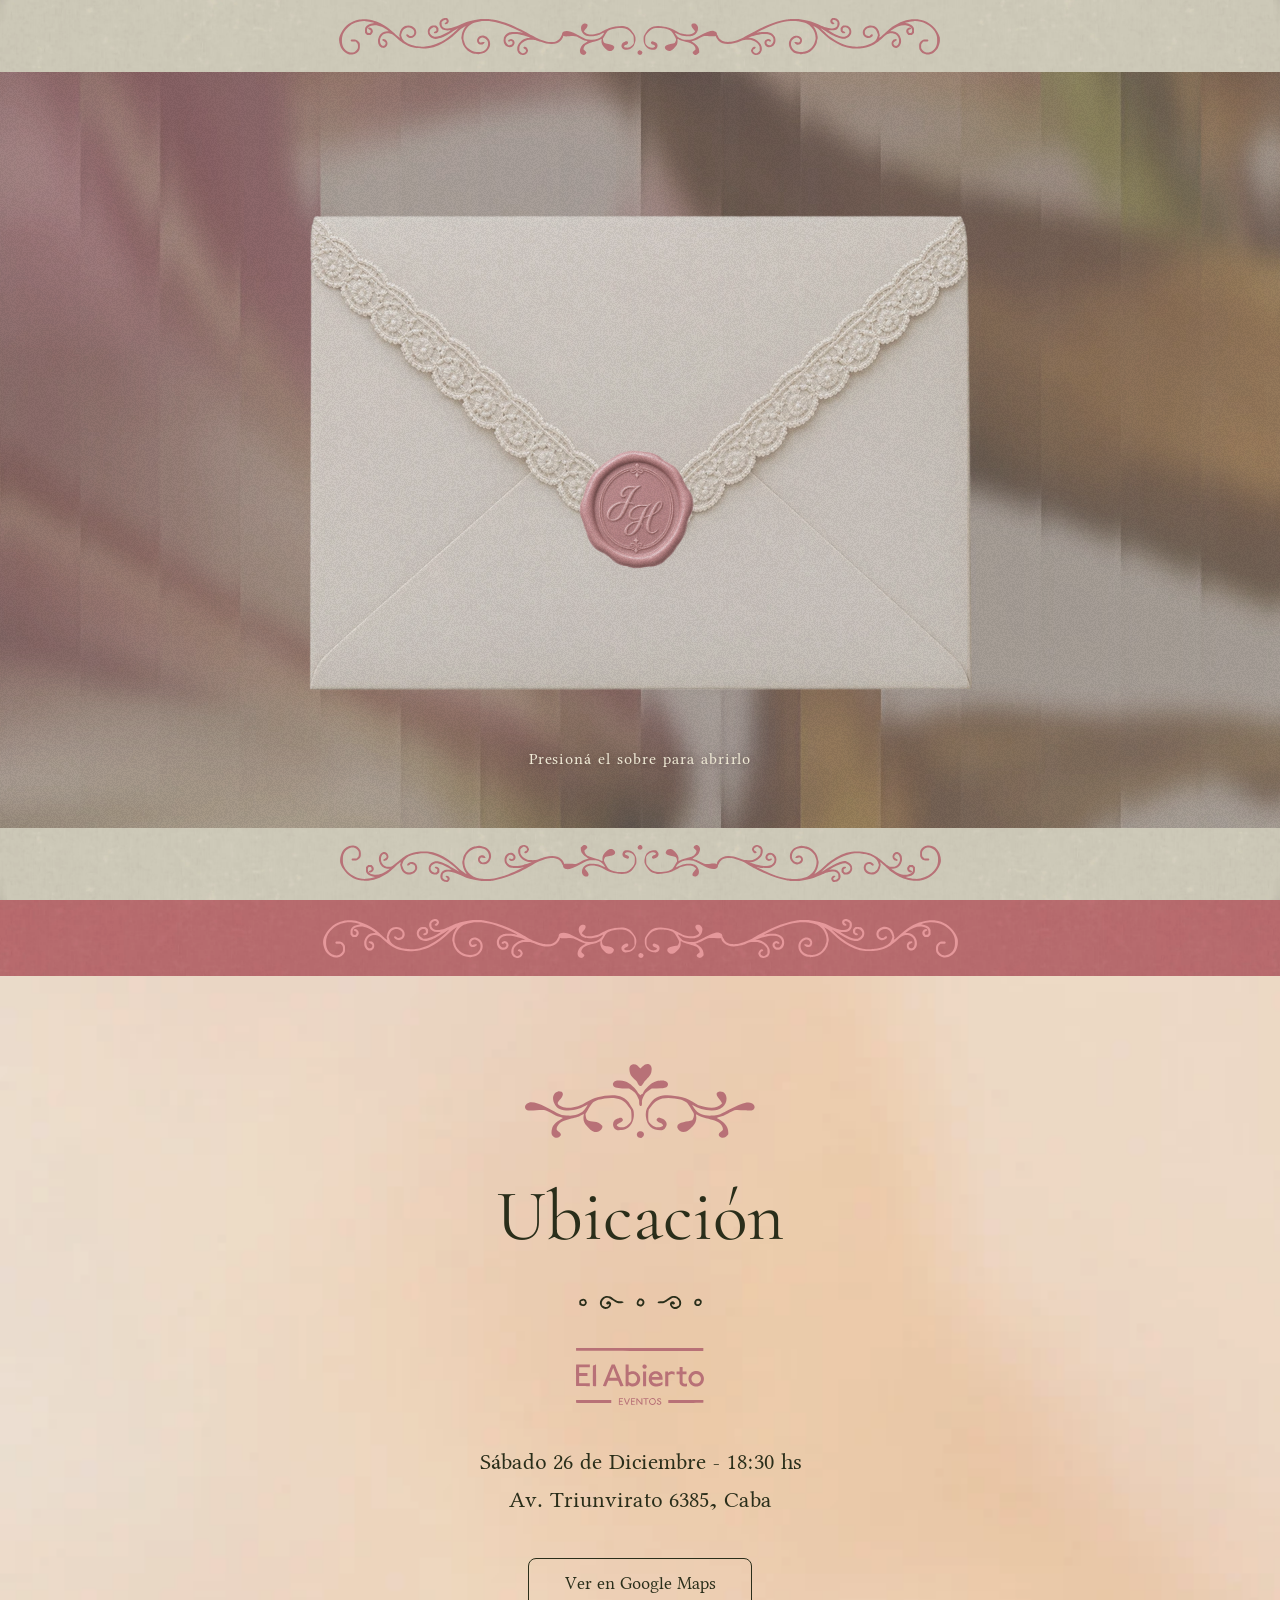
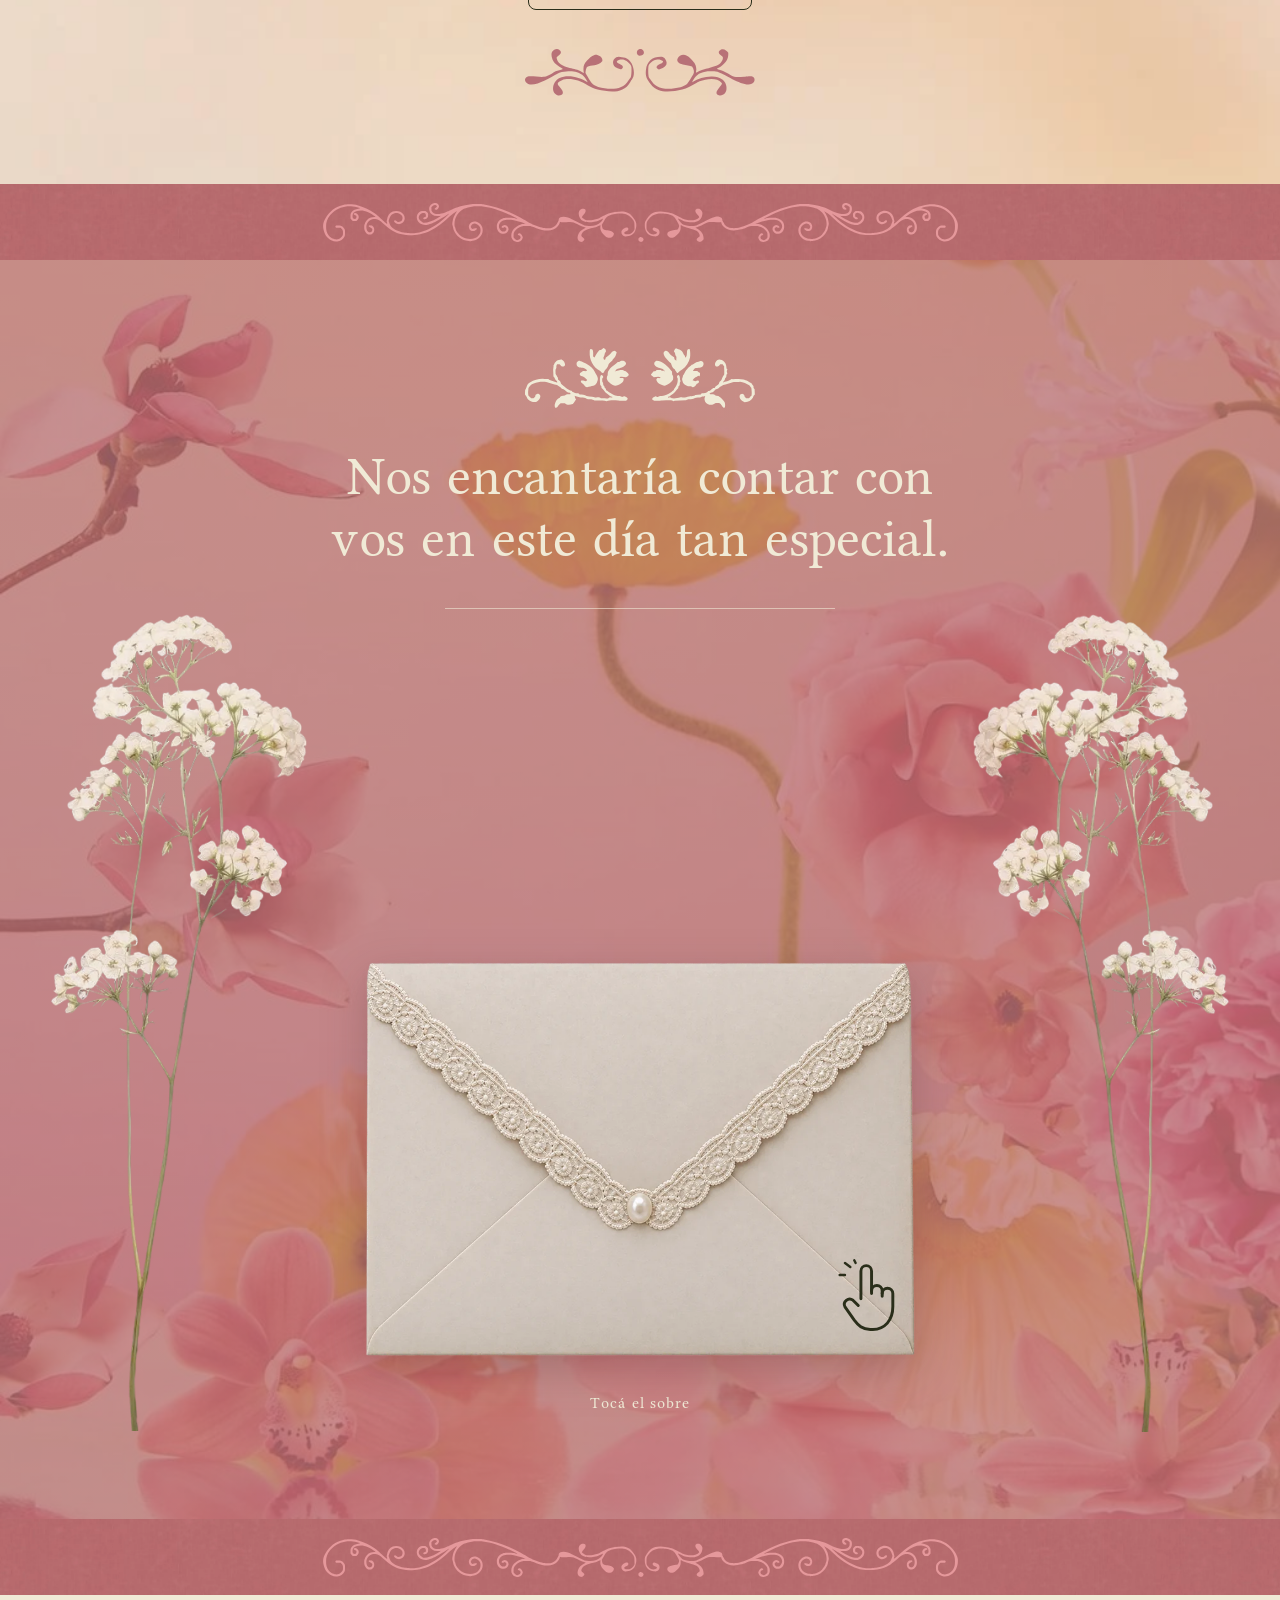
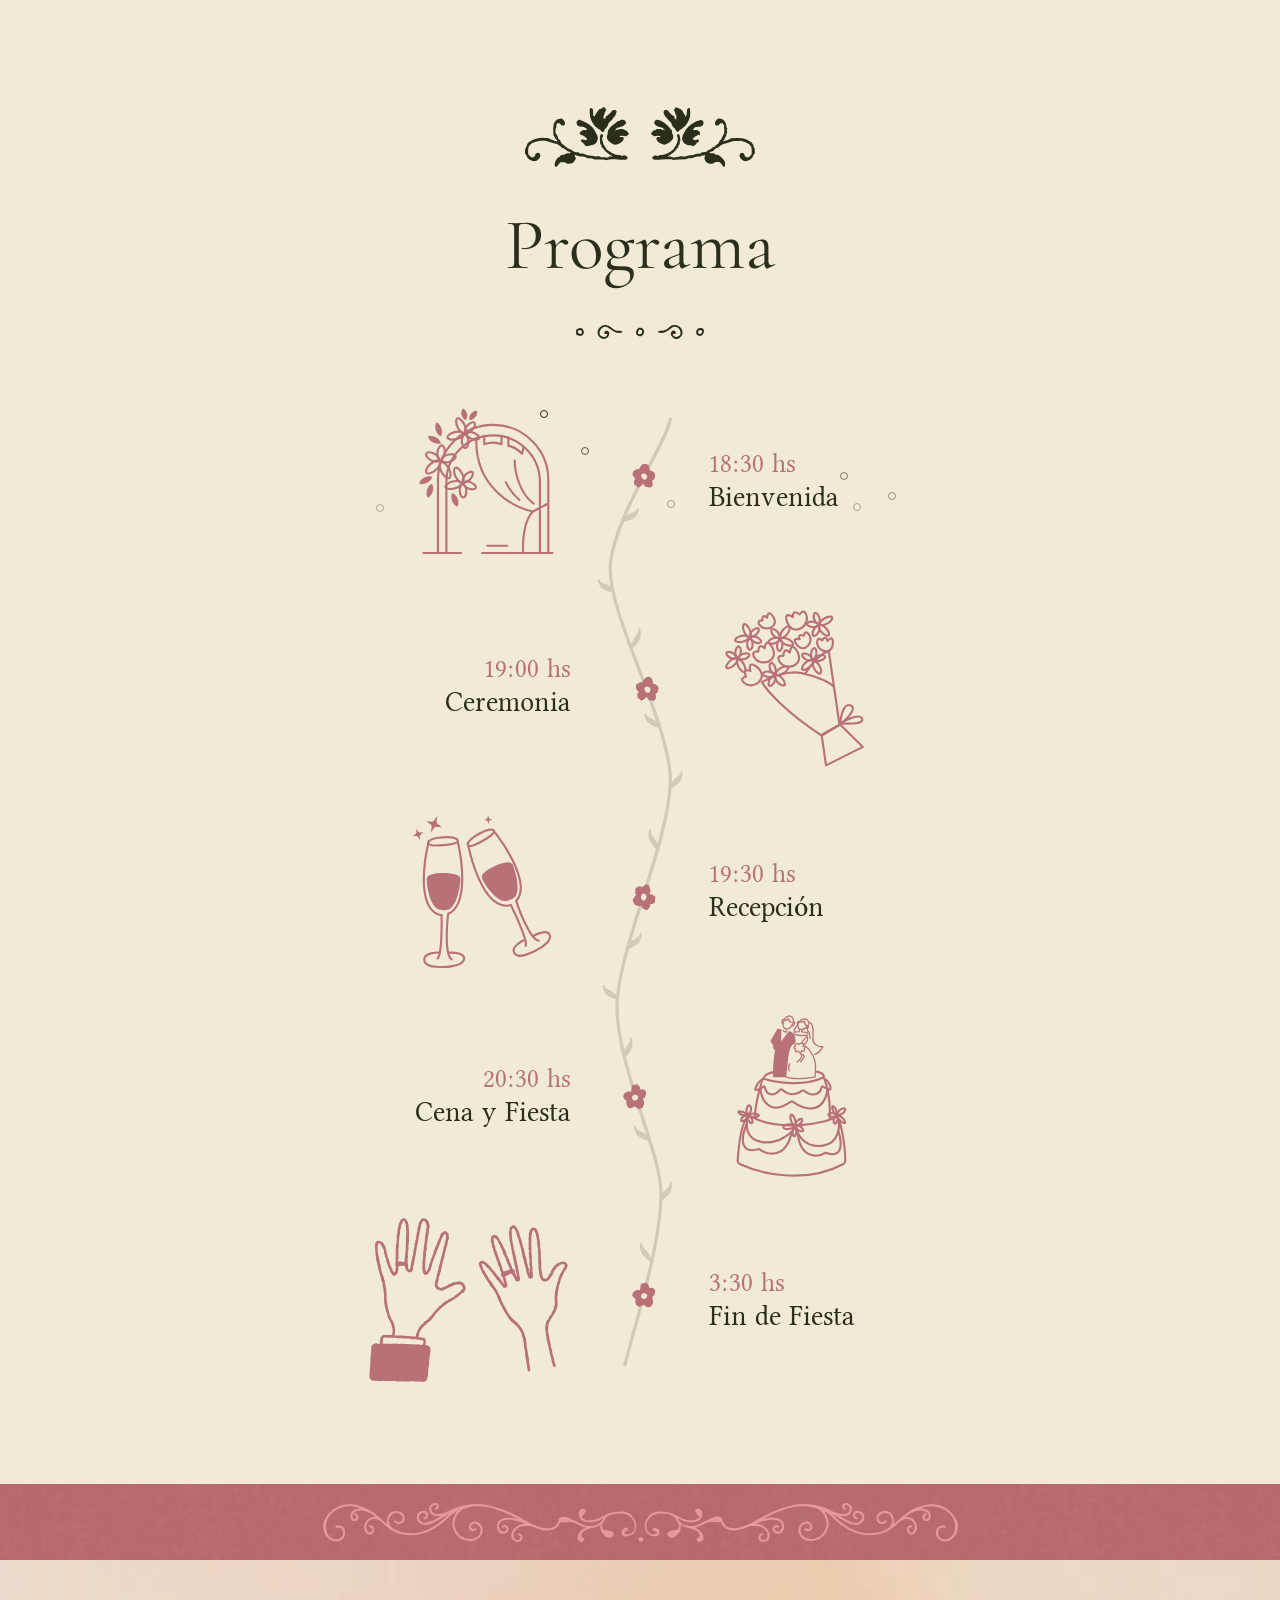
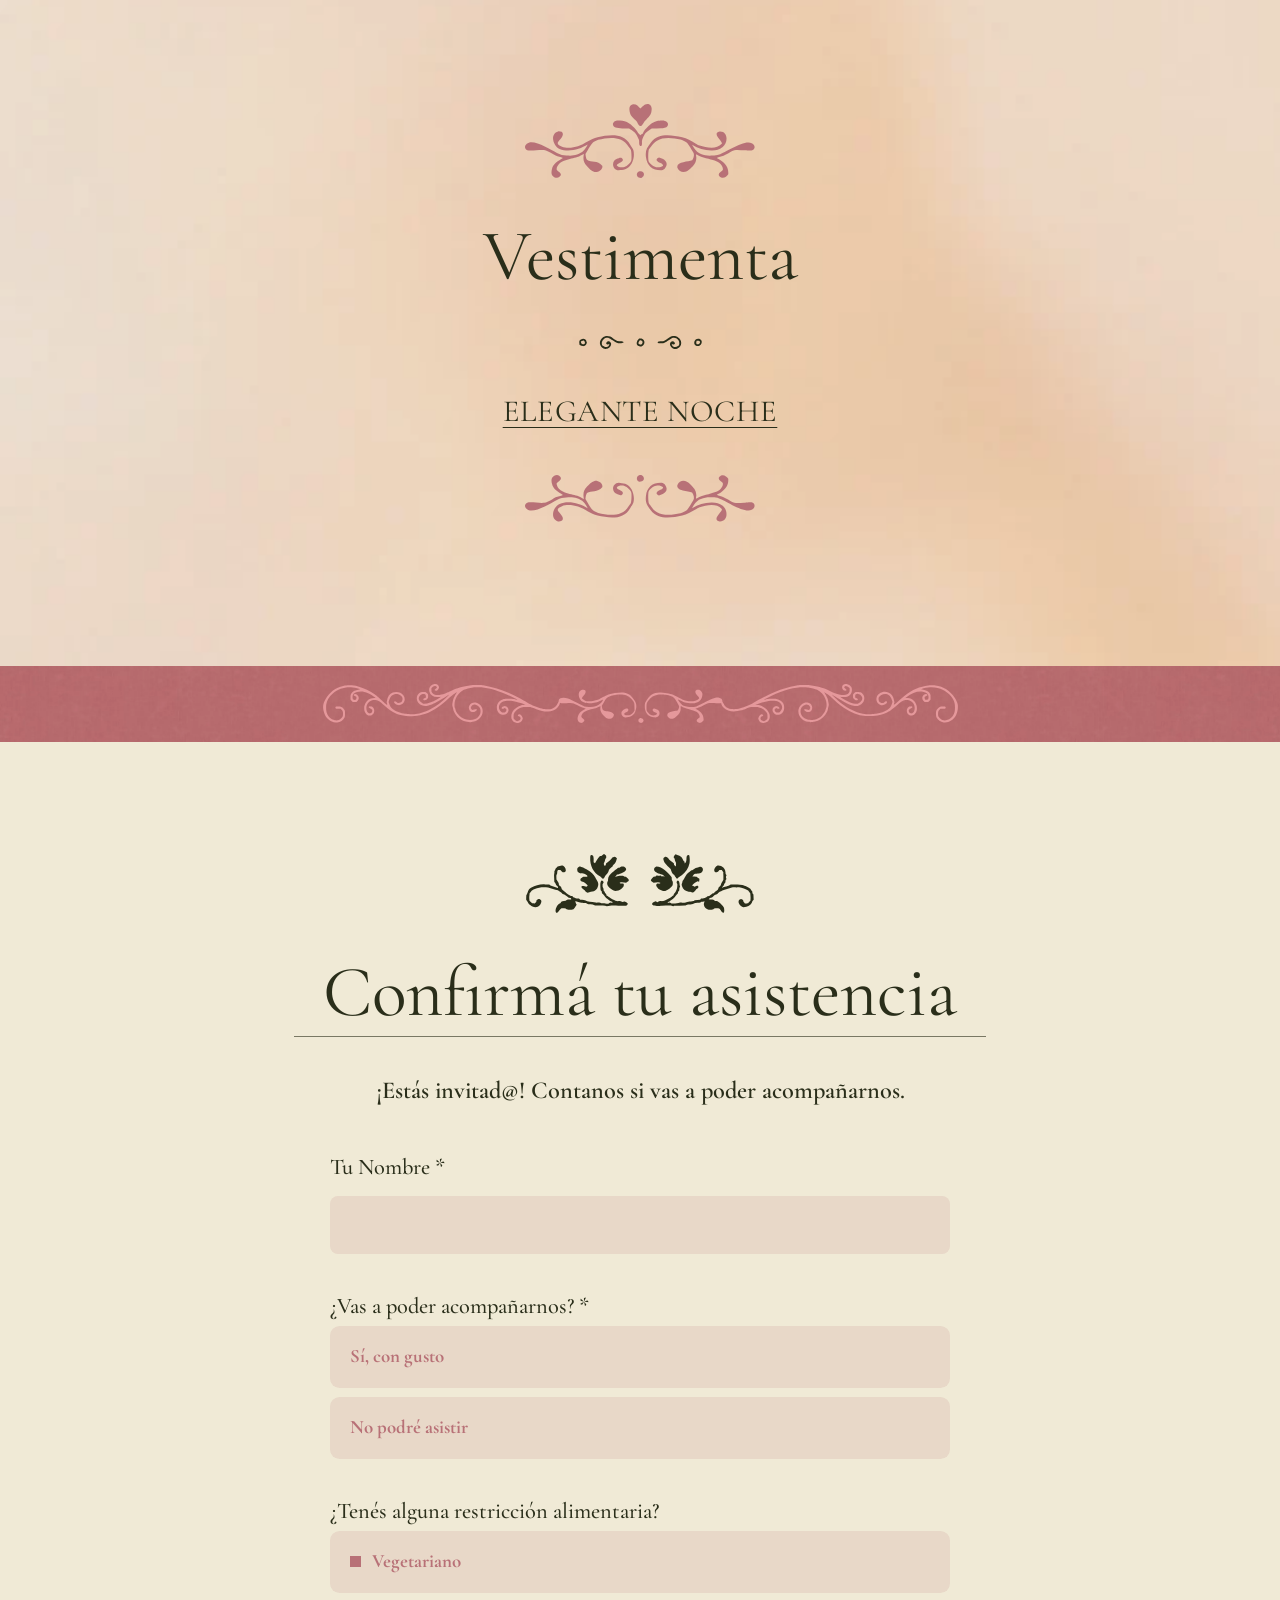
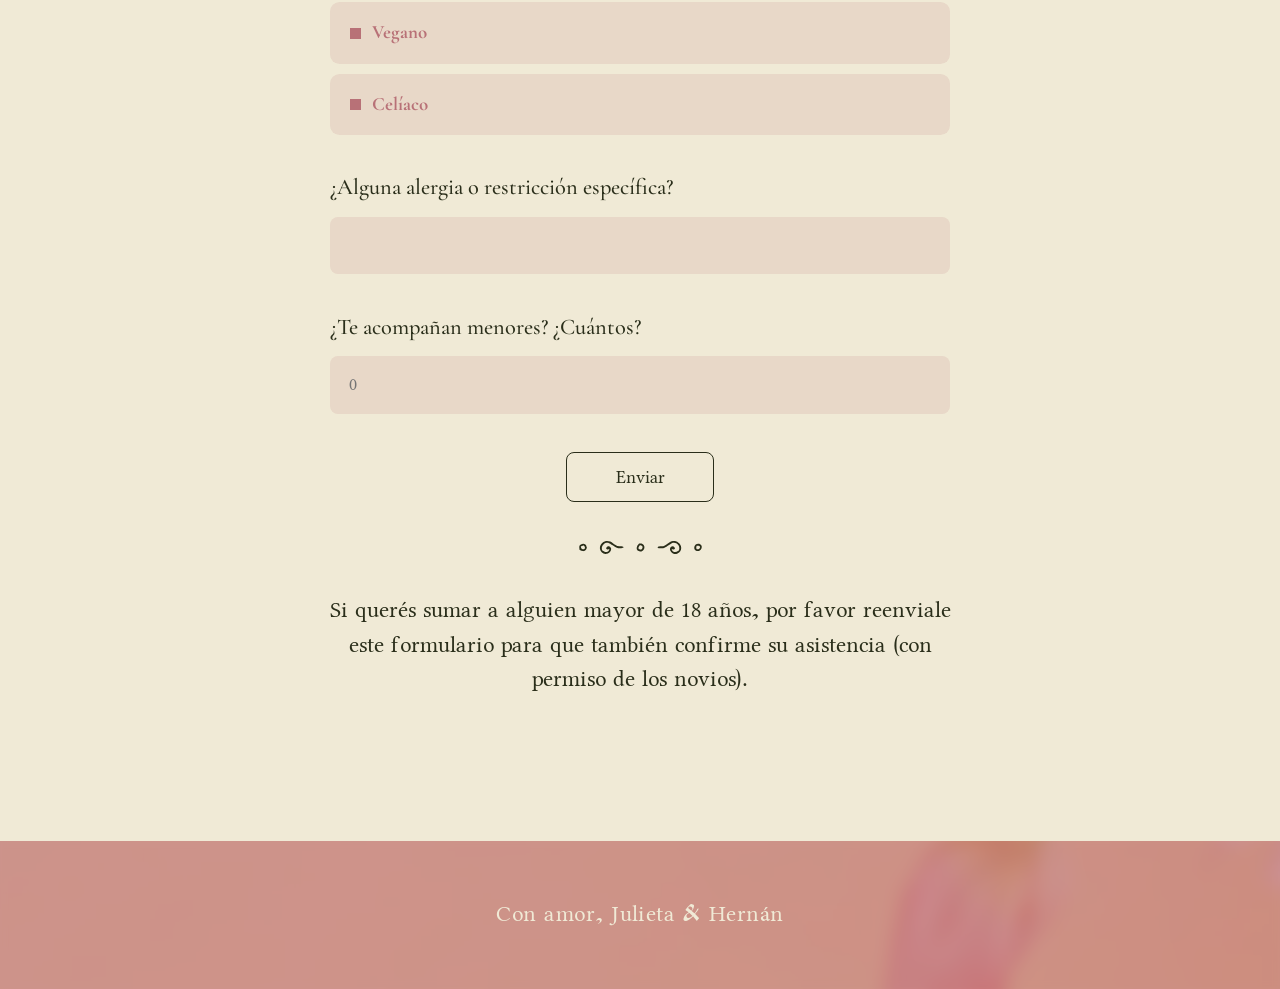
==== commit 205a7983: "Vista previa del link: sobre con sello y título 'Nos casamos - Julieta y Hernán' Co-Authored-By: Cla" ====
--- a/index.html
+++ b/index.html
@@ -3,20 +3,21 @@
 <head>
 <meta charset="UTF-8">
 <meta name="viewport" content="width=device-width, initial-scale=1.0">
-<title>Juli &amp; Hernán — Nos Casamos</title>
+<title>Nos casamos - Julieta y Hernán</title>
 <meta name="description" content="Juli y Hernán se casan el sábado 26 de diciembre de 2026. Confirmá tu asistencia.">
 
 <meta property="og:type" content="website">
-<meta property="og:title" content="Juli &amp; Hernán — Nos Casamos">
-<meta property="og:description" content="Confirmá tu asistencia a la boda de Juli y Hernán — Sábado 26 de Diciembre de 2026.">
-<meta property="og:image" content="https://camilarodriguezturri.github.io/juli-hernan-rsvp/assets/og-image.jpg">
+<meta property="og:title" content="Nos casamos - Julieta y Hernán">
+<meta property="og:description" content="Sábado 26 de diciembre de 2026 · Confirmá tu asistencia.">
+<meta property="og:image" content="https://camilarodriguezturri.github.io/juli-hernan-rsvp/assets/og-sobre.jpg">
 <meta property="og:image:width" content="1200">
 <meta property="og:image:height" content="630">
+<meta property="og:image:alt" content="Sobre con sello de lacre J H">
 <meta property="og:url" content="https://camilarodriguezturri.github.io/juli-hernan-rsvp/">
 <meta name="twitter:card" content="summary_large_image">
-<meta name="twitter:title" content="Juli &amp; Hernán — Nos Casamos">
-<meta name="twitter:description" content="Confirmá tu asistencia a la boda de Juli y Hernán — Sábado 26 de Diciembre de 2026.">
-<meta name="twitter:image" content="https://camilarodriguezturri.github.io/juli-hernan-rsvp/assets/og-image.jpg">
+<meta name="twitter:title" content="Nos casamos - Julieta y Hernán">
+<meta name="twitter:description" content="Sábado 26 de diciembre de 2026 · Confirmá tu asistencia.">
+<meta name="twitter:image" content="https://camilarodriguezturri.github.io/juli-hernan-rsvp/assets/og-sobre.jpg">
 <meta name="theme-color" content="#B87177">
 
 <link rel="preconnect" href="https://fonts.googleapis.com">
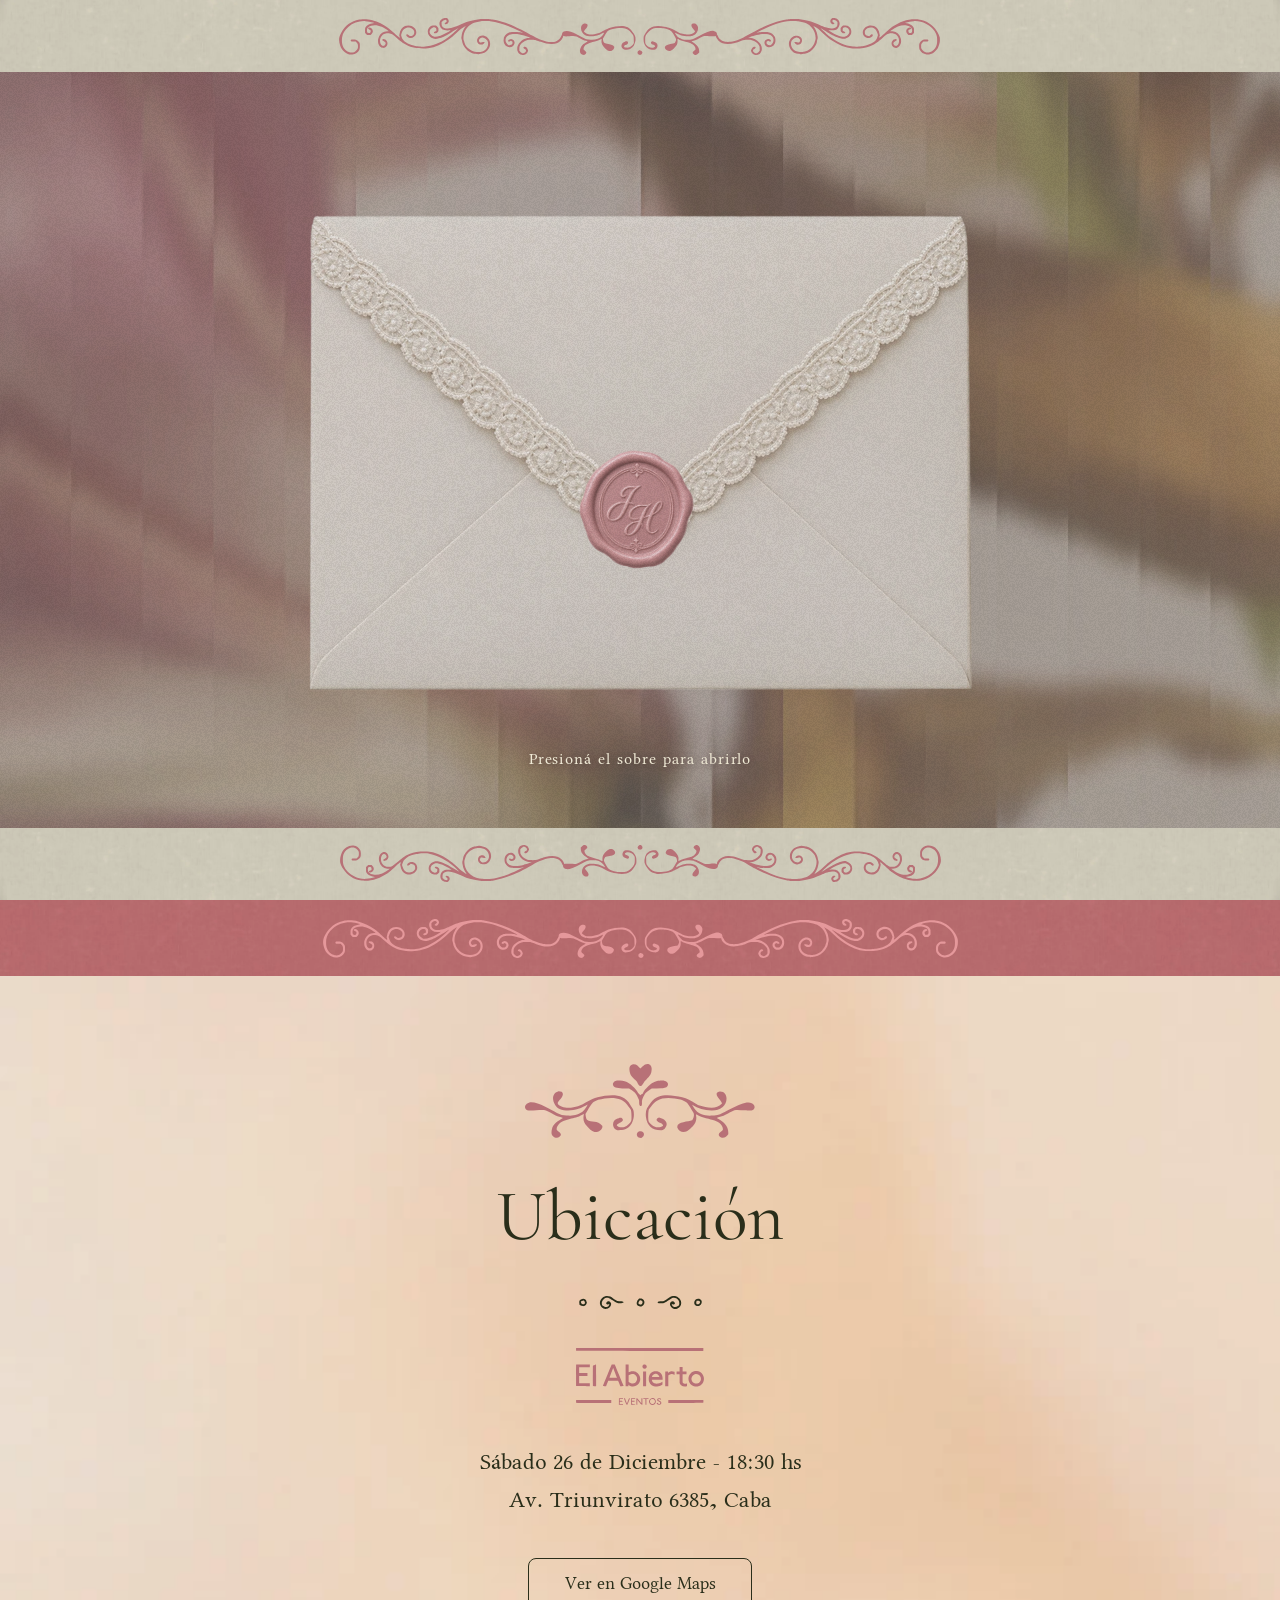
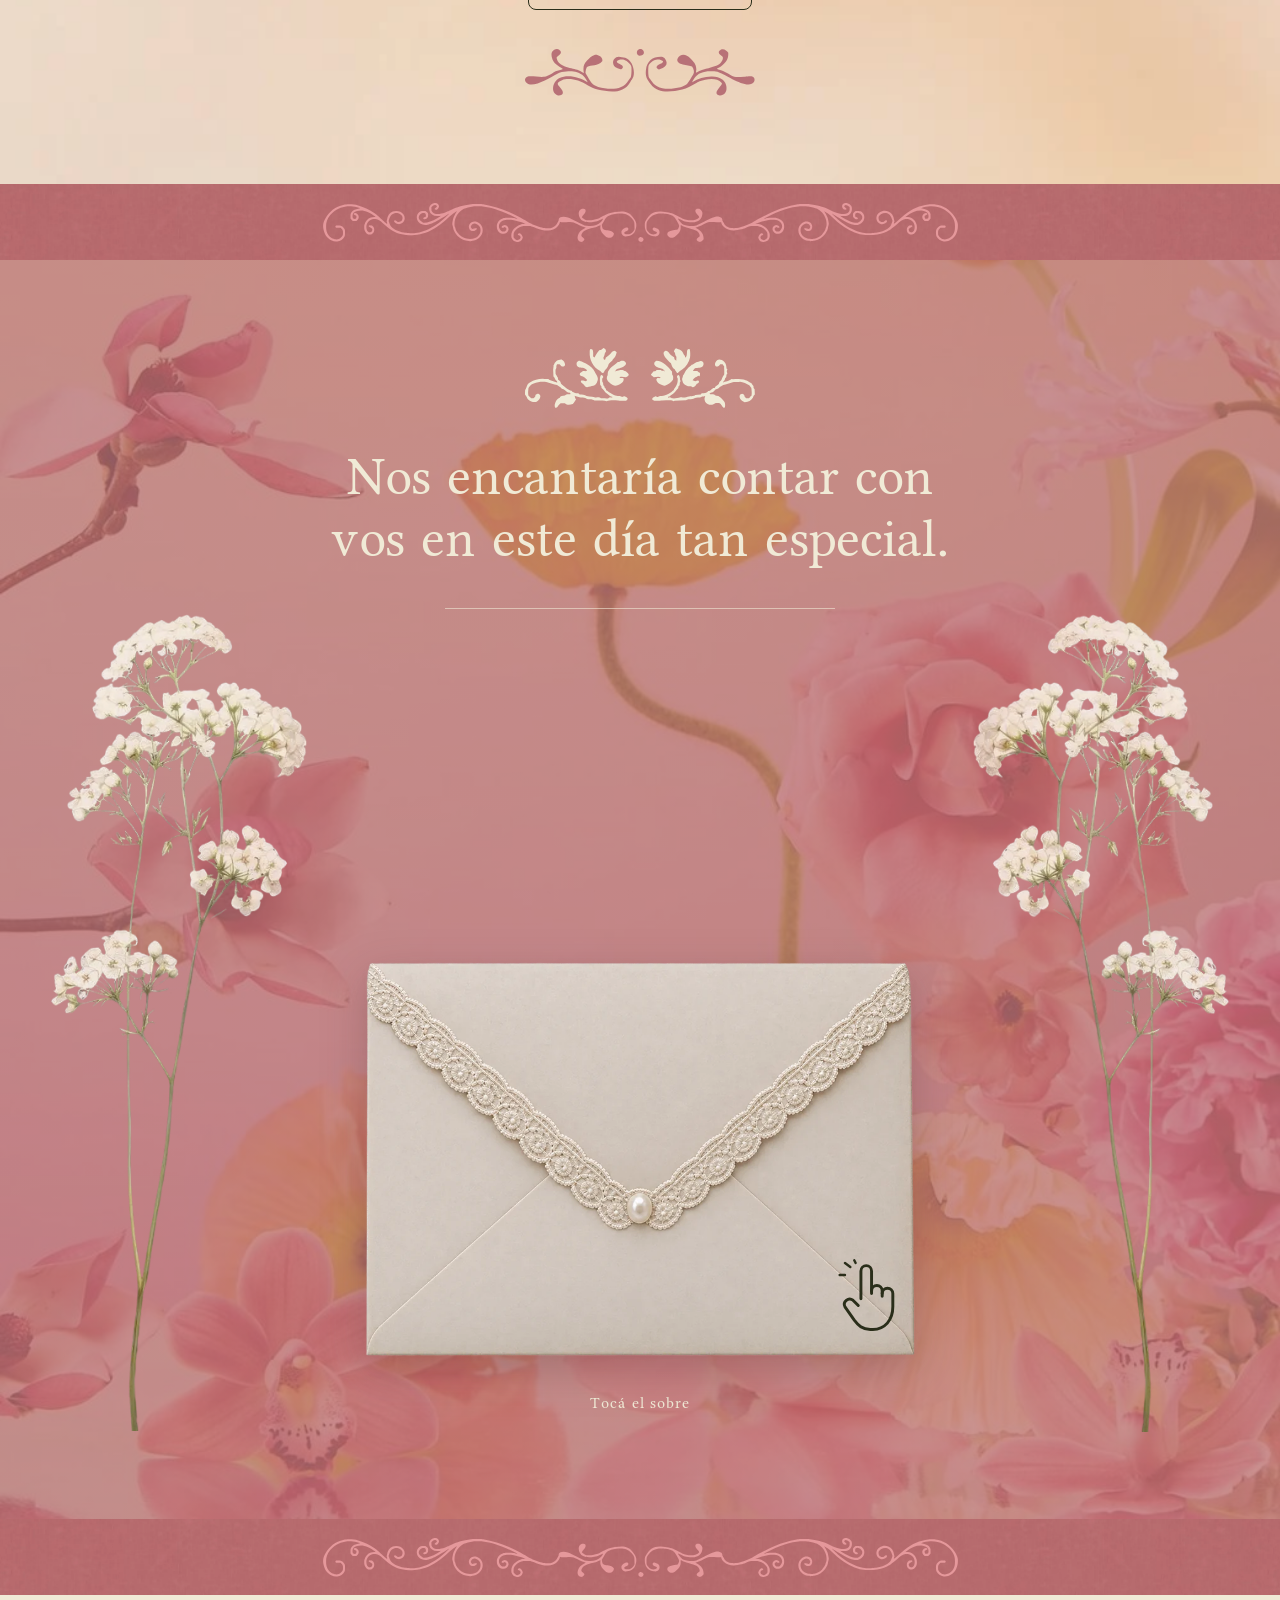
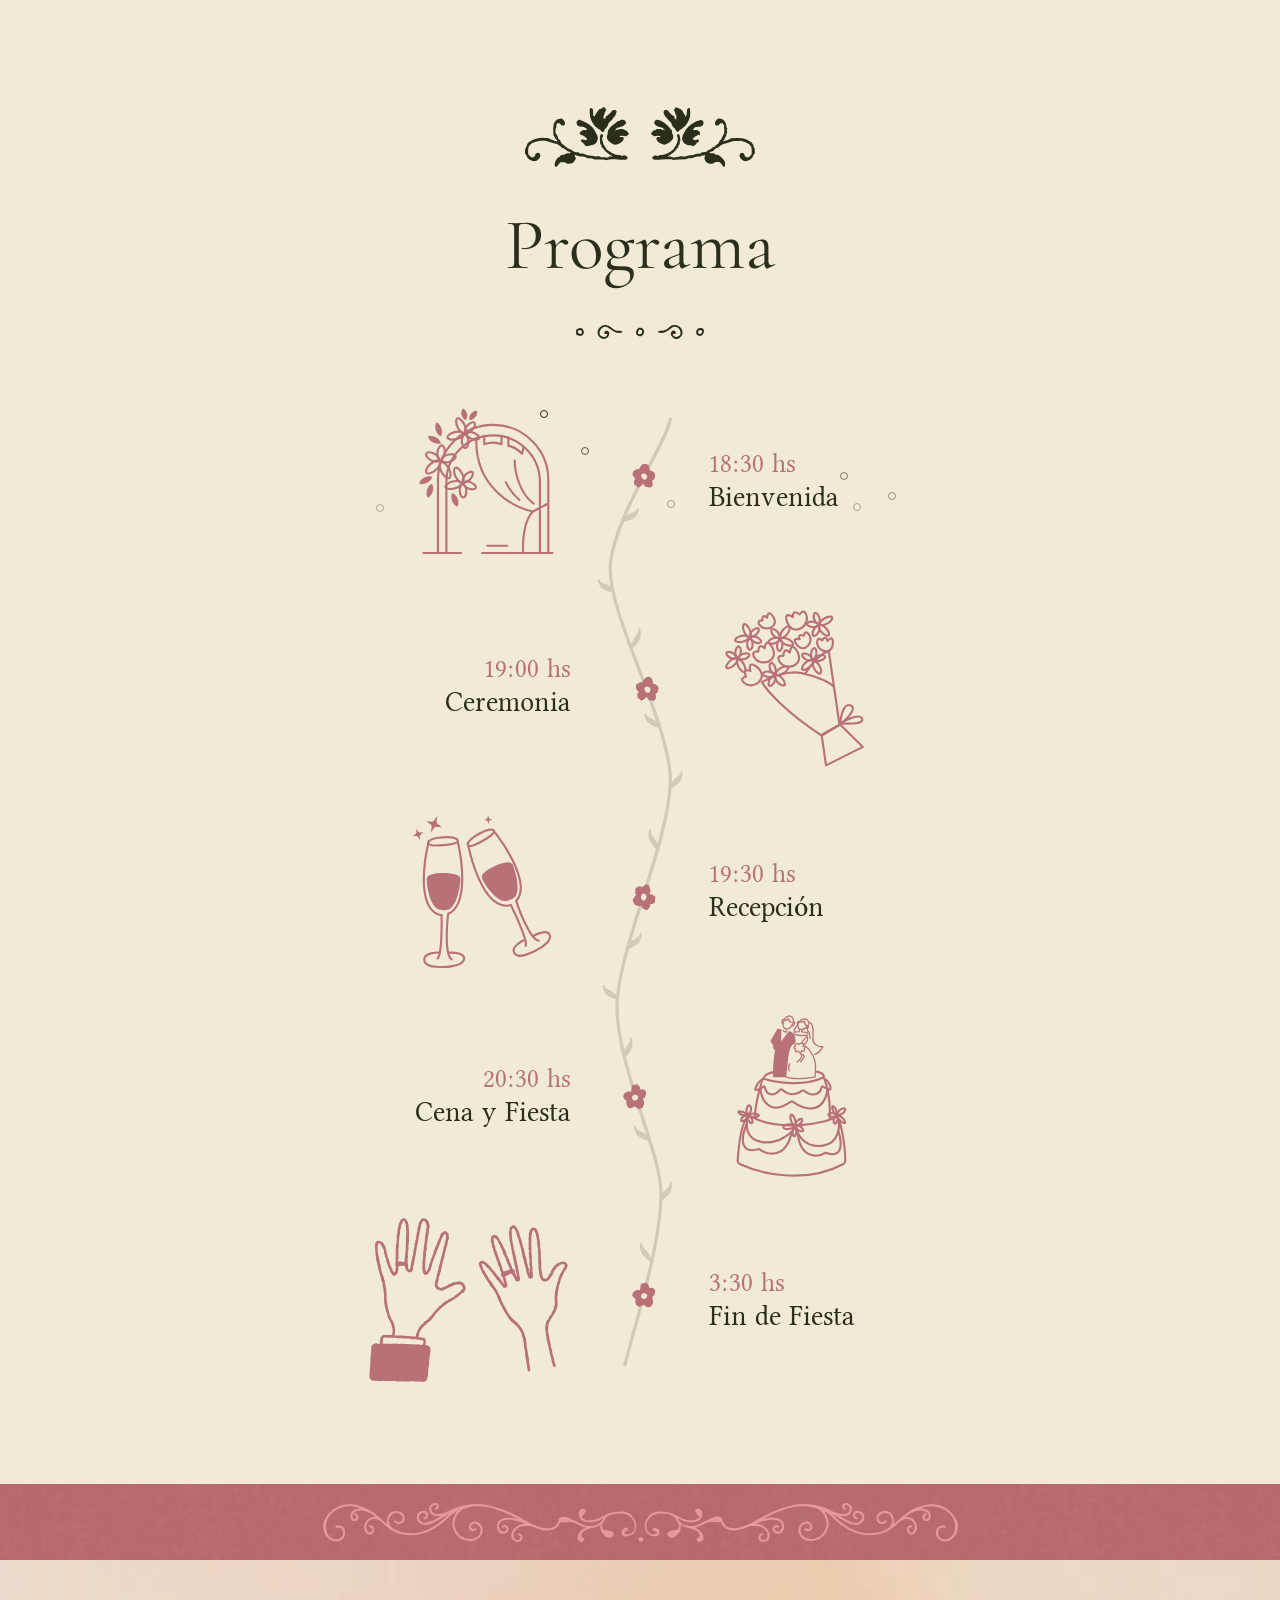
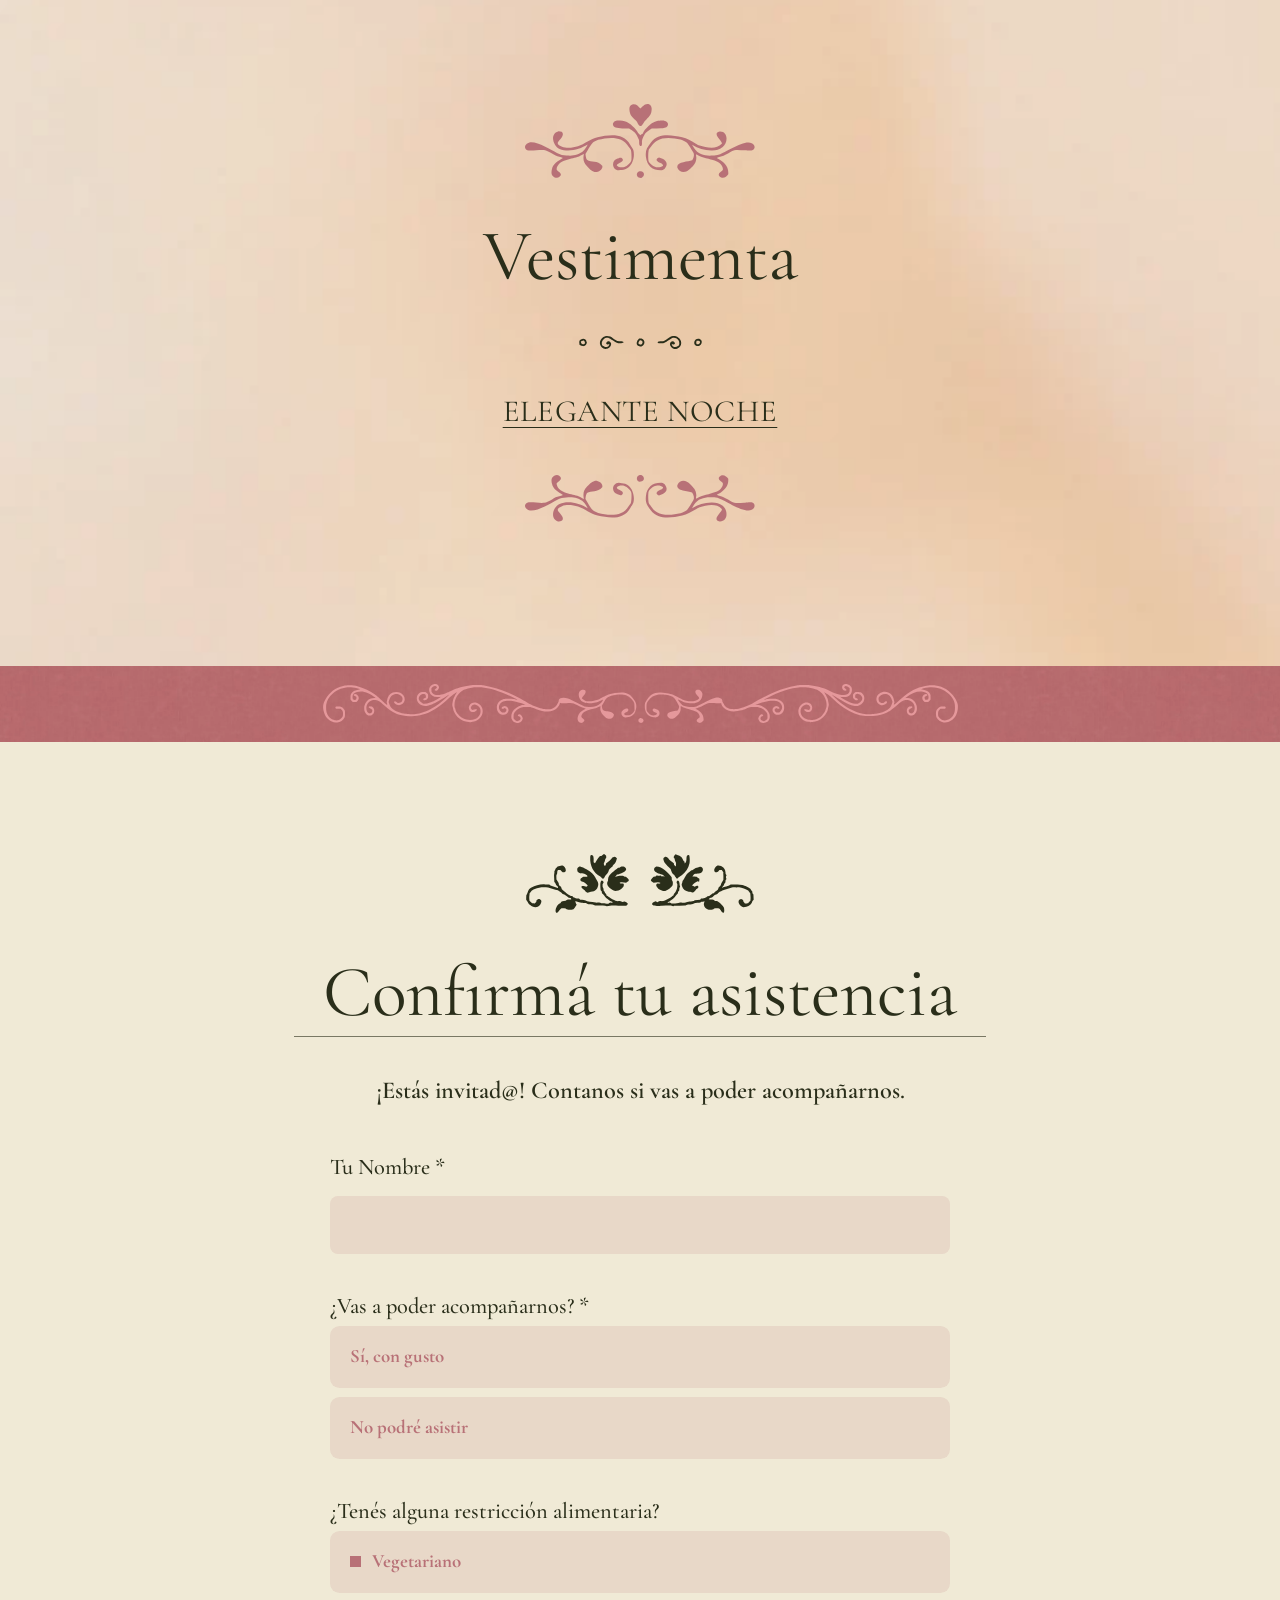
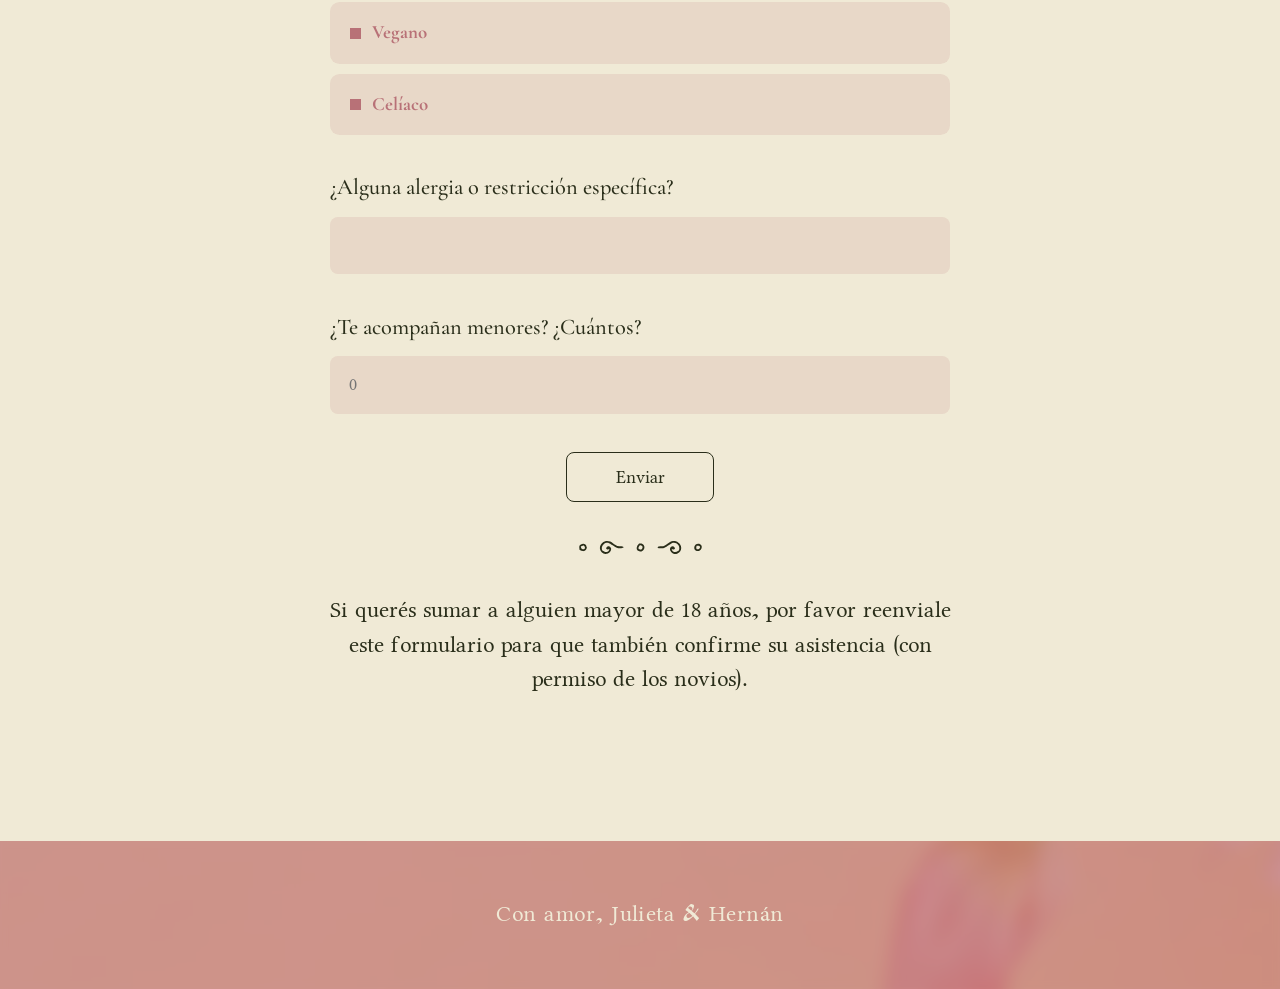
==== commit 93ed89fd: "Vista previa del link: zoom del sobre a pantalla completa Co-Authored-By: Claude Opus 5.5 <noreply@a" ====
--- a/index.html
+++ b/index.html
@@ -9,7 +9,7 @@
 <meta property="og:type" content="website">
 <meta property="og:title" content="Nos casamos - Julieta y Hernán">
 <meta property="og:description" content="Sábado 26 de diciembre de 2026 · Confirmá tu asistencia.">
-<meta property="og:image" content="https://camilarodriguezturri.github.io/juli-hernan-rsvp/assets/og-sobre.jpg">
+<meta property="og:image" content="https://camilarodriguezturri.github.io/juli-hernan-rsvp/assets/og-sobre.jpg?v=2">
 <meta property="og:image:width" content="1200">
 <meta property="og:image:height" content="630">
 <meta property="og:image:alt" content="Sobre con sello de lacre J H">
@@ -17,7 +17,7 @@
 <meta name="twitter:card" content="summary_large_image">
 <meta name="twitter:title" content="Nos casamos - Julieta y Hernán">
 <meta name="twitter:description" content="Sábado 26 de diciembre de 2026 · Confirmá tu asistencia.">
-<meta name="twitter:image" content="https://camilarodriguezturri.github.io/juli-hernan-rsvp/assets/og-sobre.jpg">
+<meta name="twitter:image" content="https://camilarodriguezturri.github.io/juli-hernan-rsvp/assets/og-sobre.jpg?v=2">
 <meta name="theme-color" content="#B87177">
 
 <link rel="preconnect" href="https://fonts.googleapis.com">
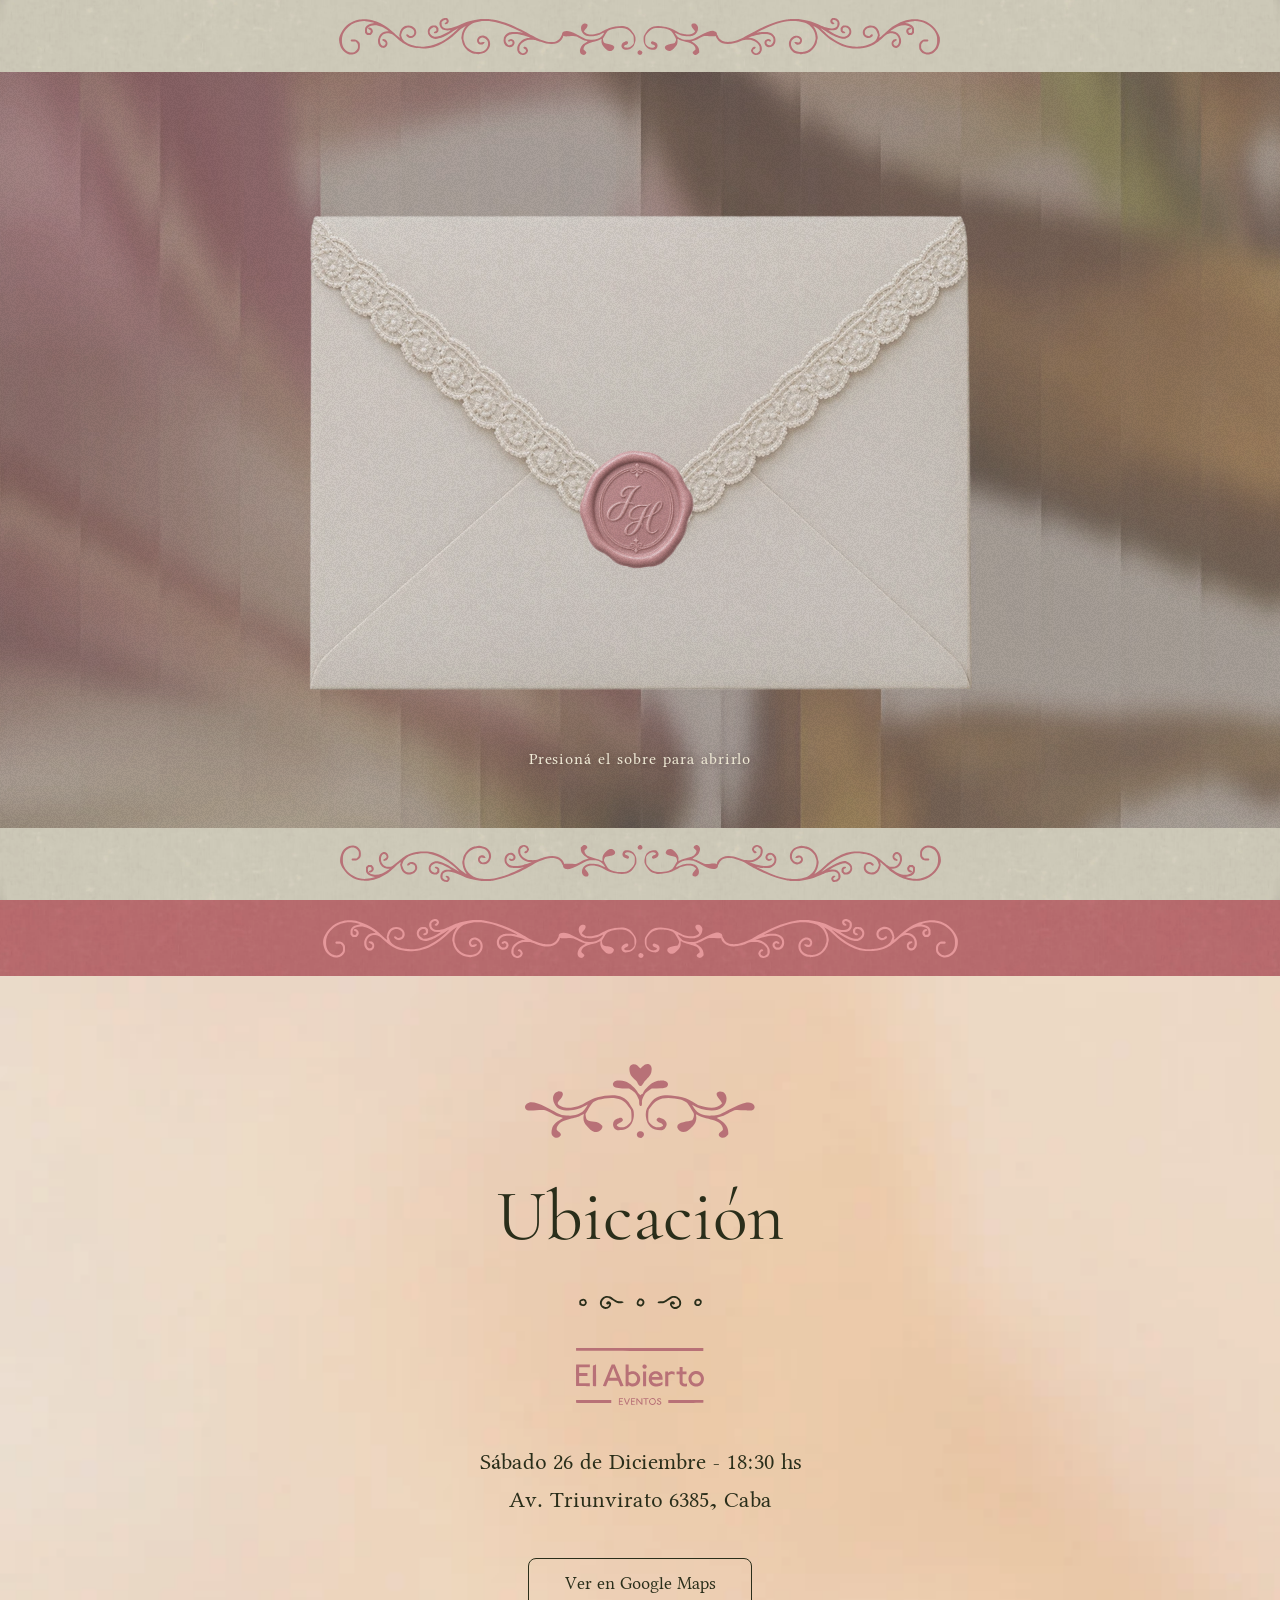
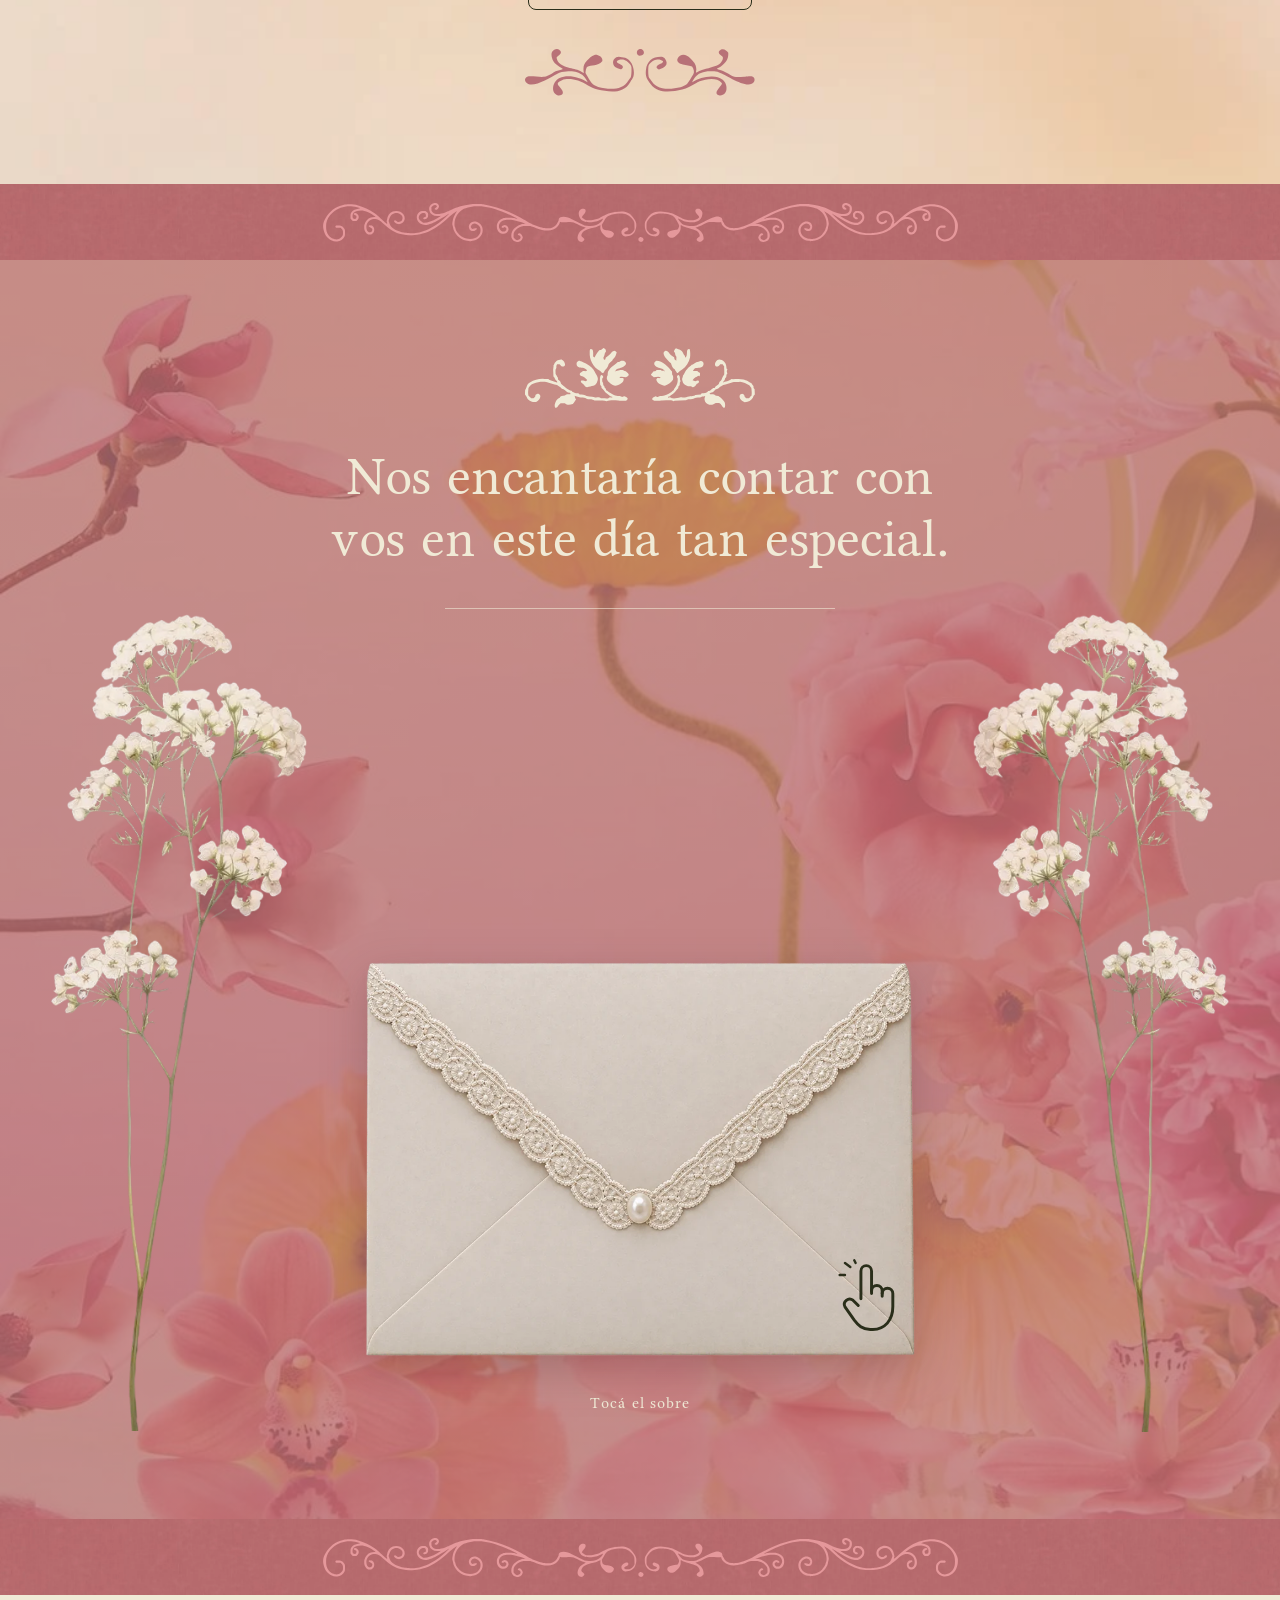
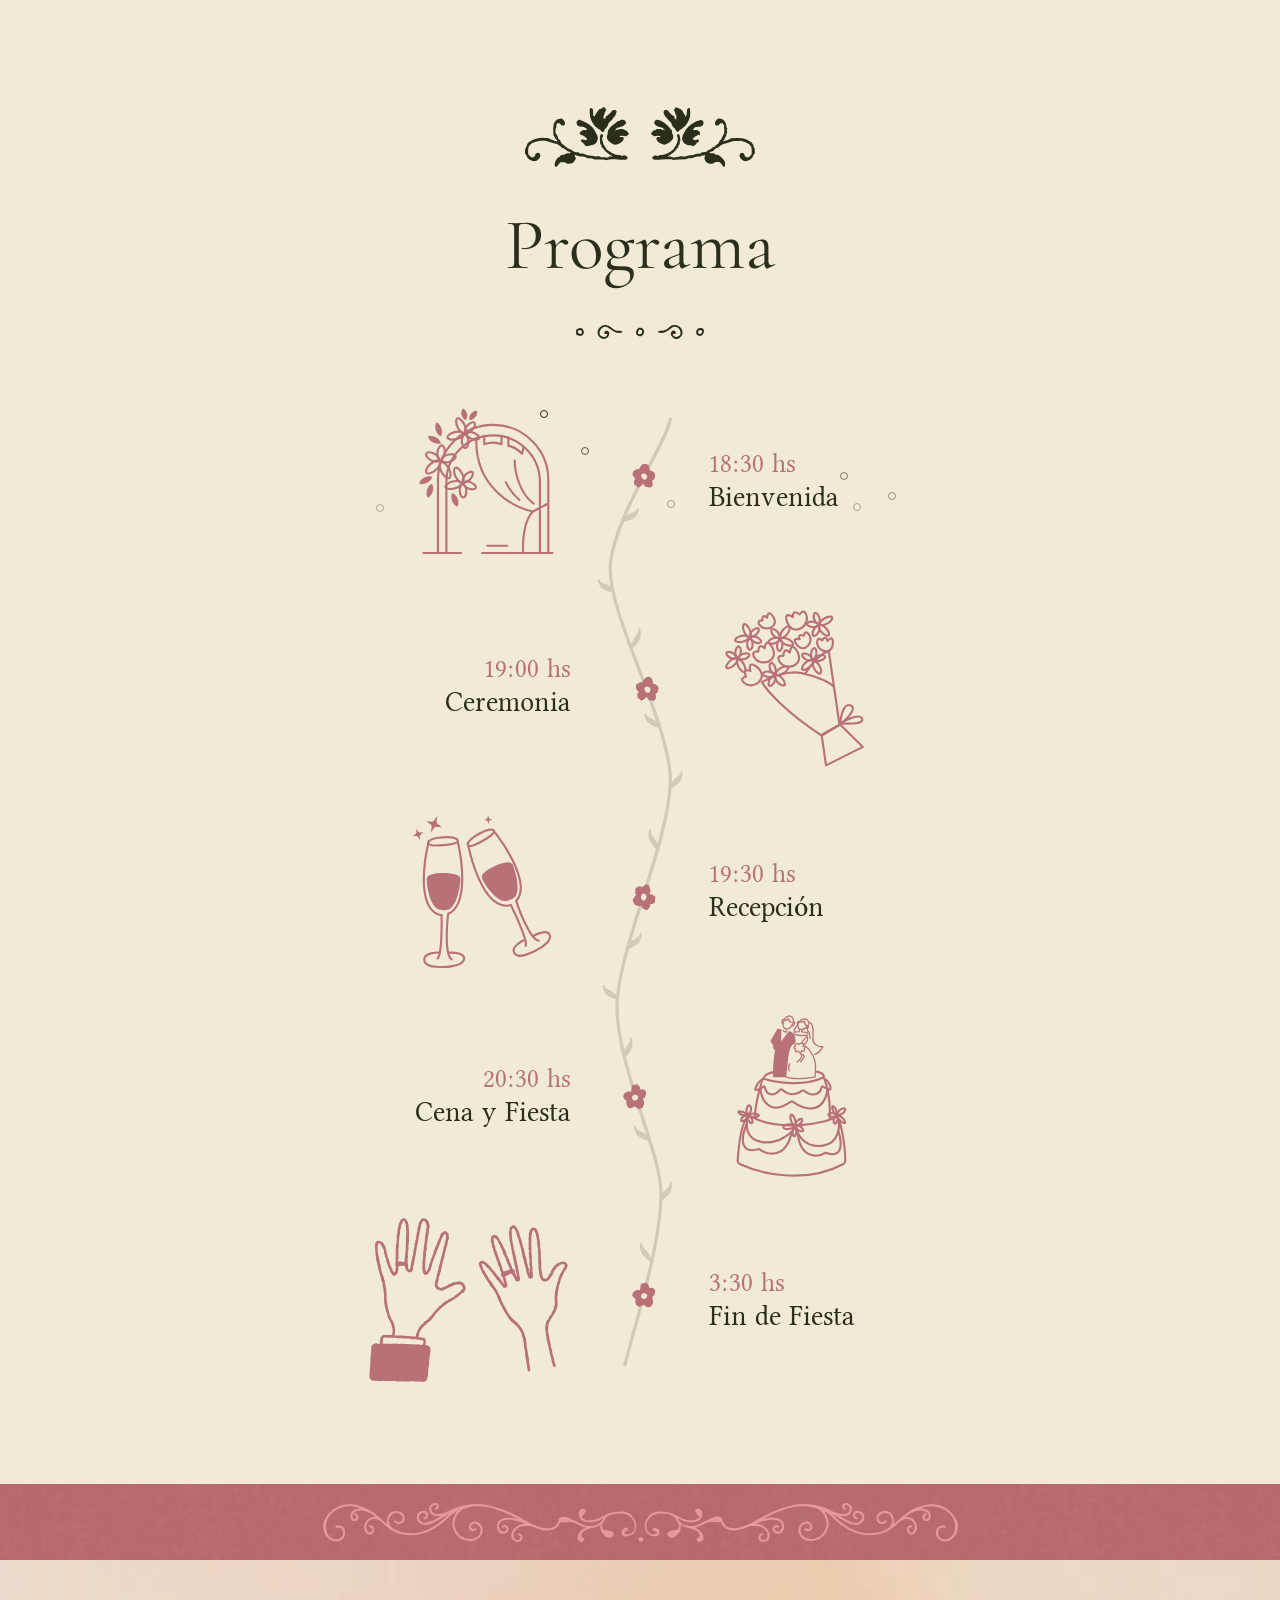
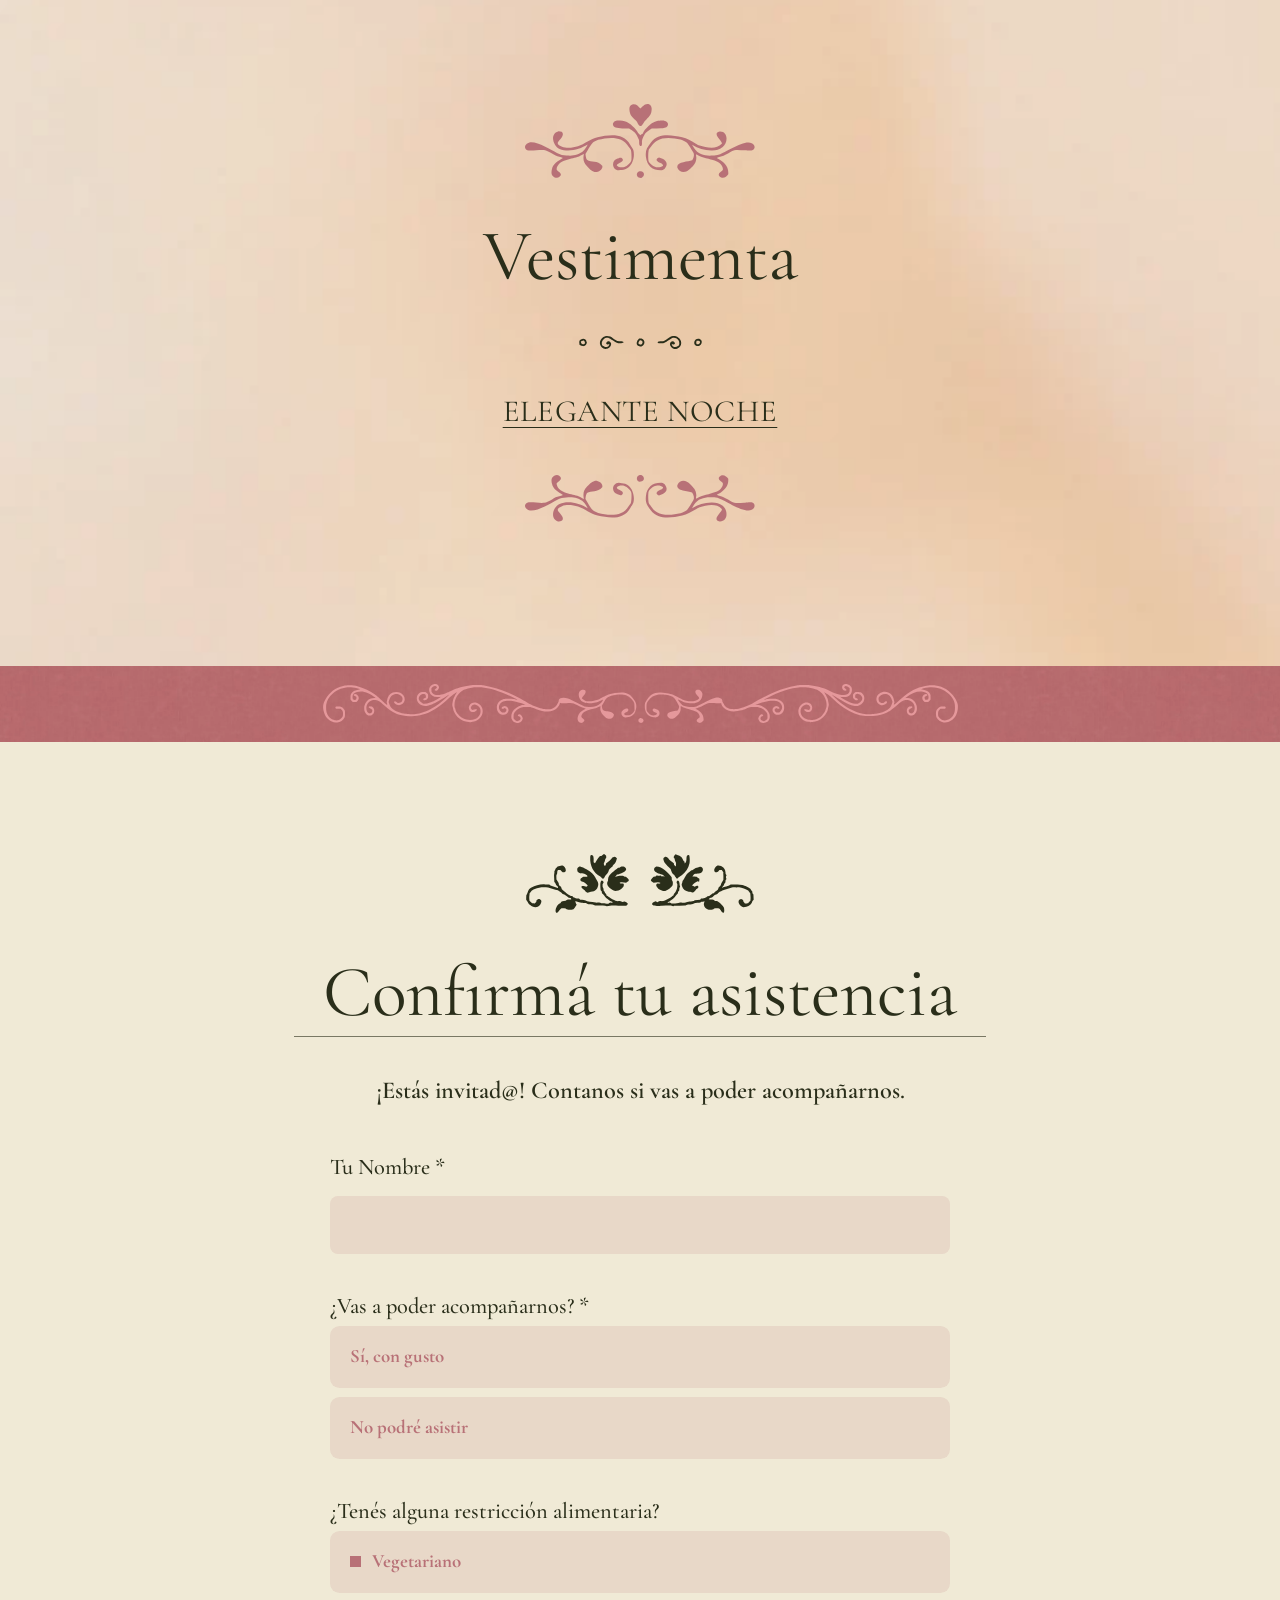
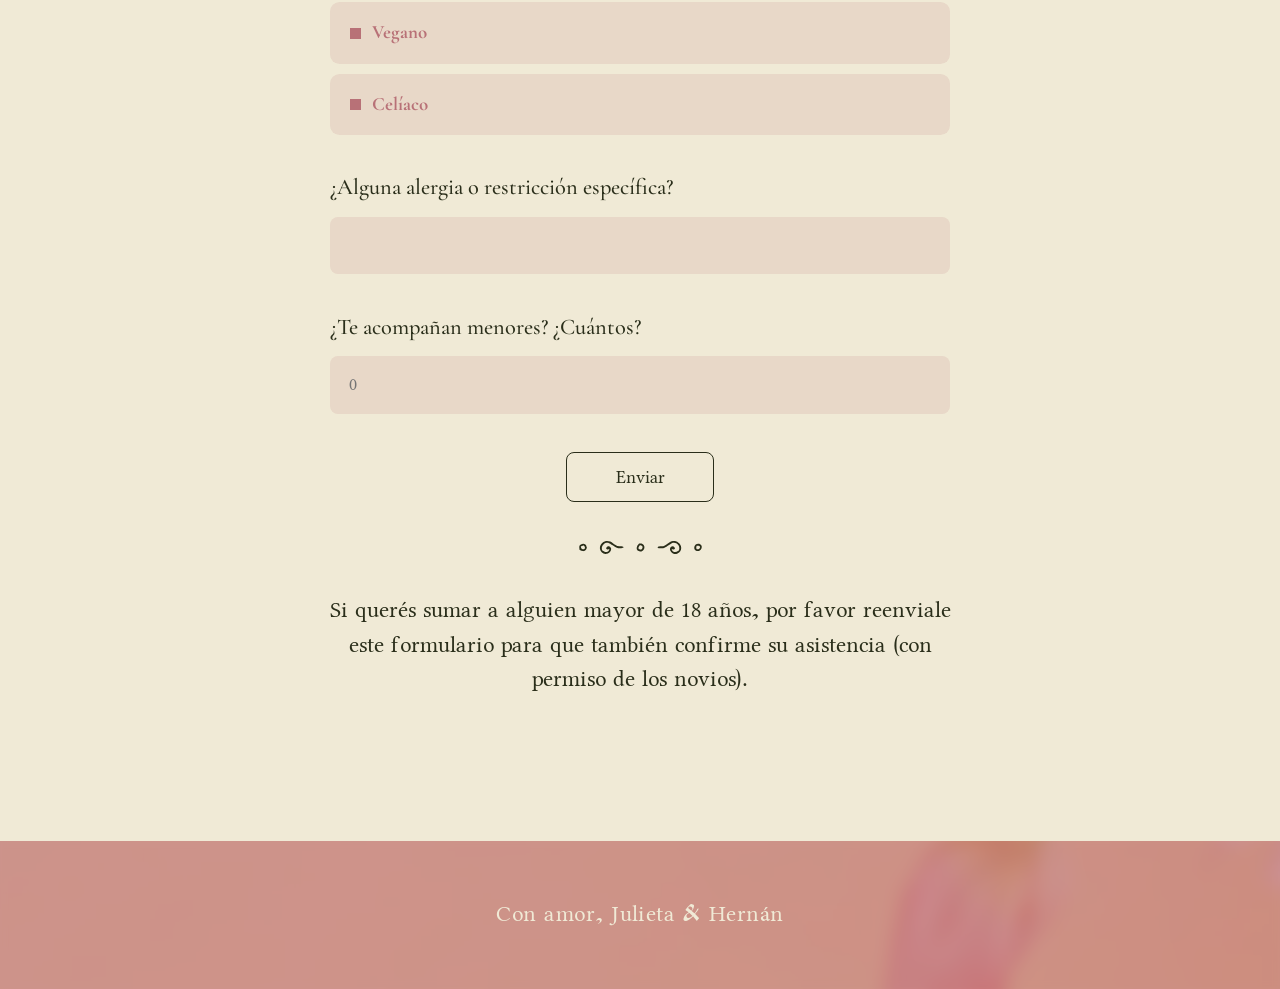
==== commit 61ab008a: "Formulario: las respuestas van a la planilla nueva "Confirmaciones — Julieta y Hernán" - script.js a" ====
--- a/index.html
+++ b/index.html
@@ -9,7 +9,7 @@
 <meta property="og:type" content="website">
 <meta property="og:title" content="Nos casamos - Julieta y Hernán">
 <meta property="og:description" content="Sábado 26 de diciembre de 2026 · Confirmá tu asistencia.">
-<meta property="og:image" content="https://camilarodriguezturri.github.io/juli-hernan-rsvp/assets/og-sobre.jpg?v=2">
+<meta property="og:image" content="https://camilarodriguezturri.github.io/juli-hernan-rsvp/assets/preview-sobre.jpg">
 <meta property="og:image:width" content="1200">
 <meta property="og:image:height" content="630">
 <meta property="og:image:alt" content="Sobre con sello de lacre J H">
@@ -17,7 +17,7 @@
 <meta name="twitter:card" content="summary_large_image">
 <meta name="twitter:title" content="Nos casamos - Julieta y Hernán">
 <meta name="twitter:description" content="Sábado 26 de diciembre de 2026 · Confirmá tu asistencia.">
-<meta name="twitter:image" content="https://camilarodriguezturri.github.io/juli-hernan-rsvp/assets/og-sobre.jpg?v=2">
+<meta name="twitter:image" content="https://camilarodriguezturri.github.io/juli-hernan-rsvp/assets/preview-sobre.jpg">
 <meta name="theme-color" content="#B87177">
 
 <link rel="preconnect" href="https://fonts.googleapis.com">
@@ -279,7 +279,7 @@
 
 <script src="envelope.js"></script>
 <script src="effects.js"></script>
-<script src="script.js"></script>
+<script src="script.js?v=2"></script>
 <script src="music.js?v=5"></script>
 </body>
 </html>
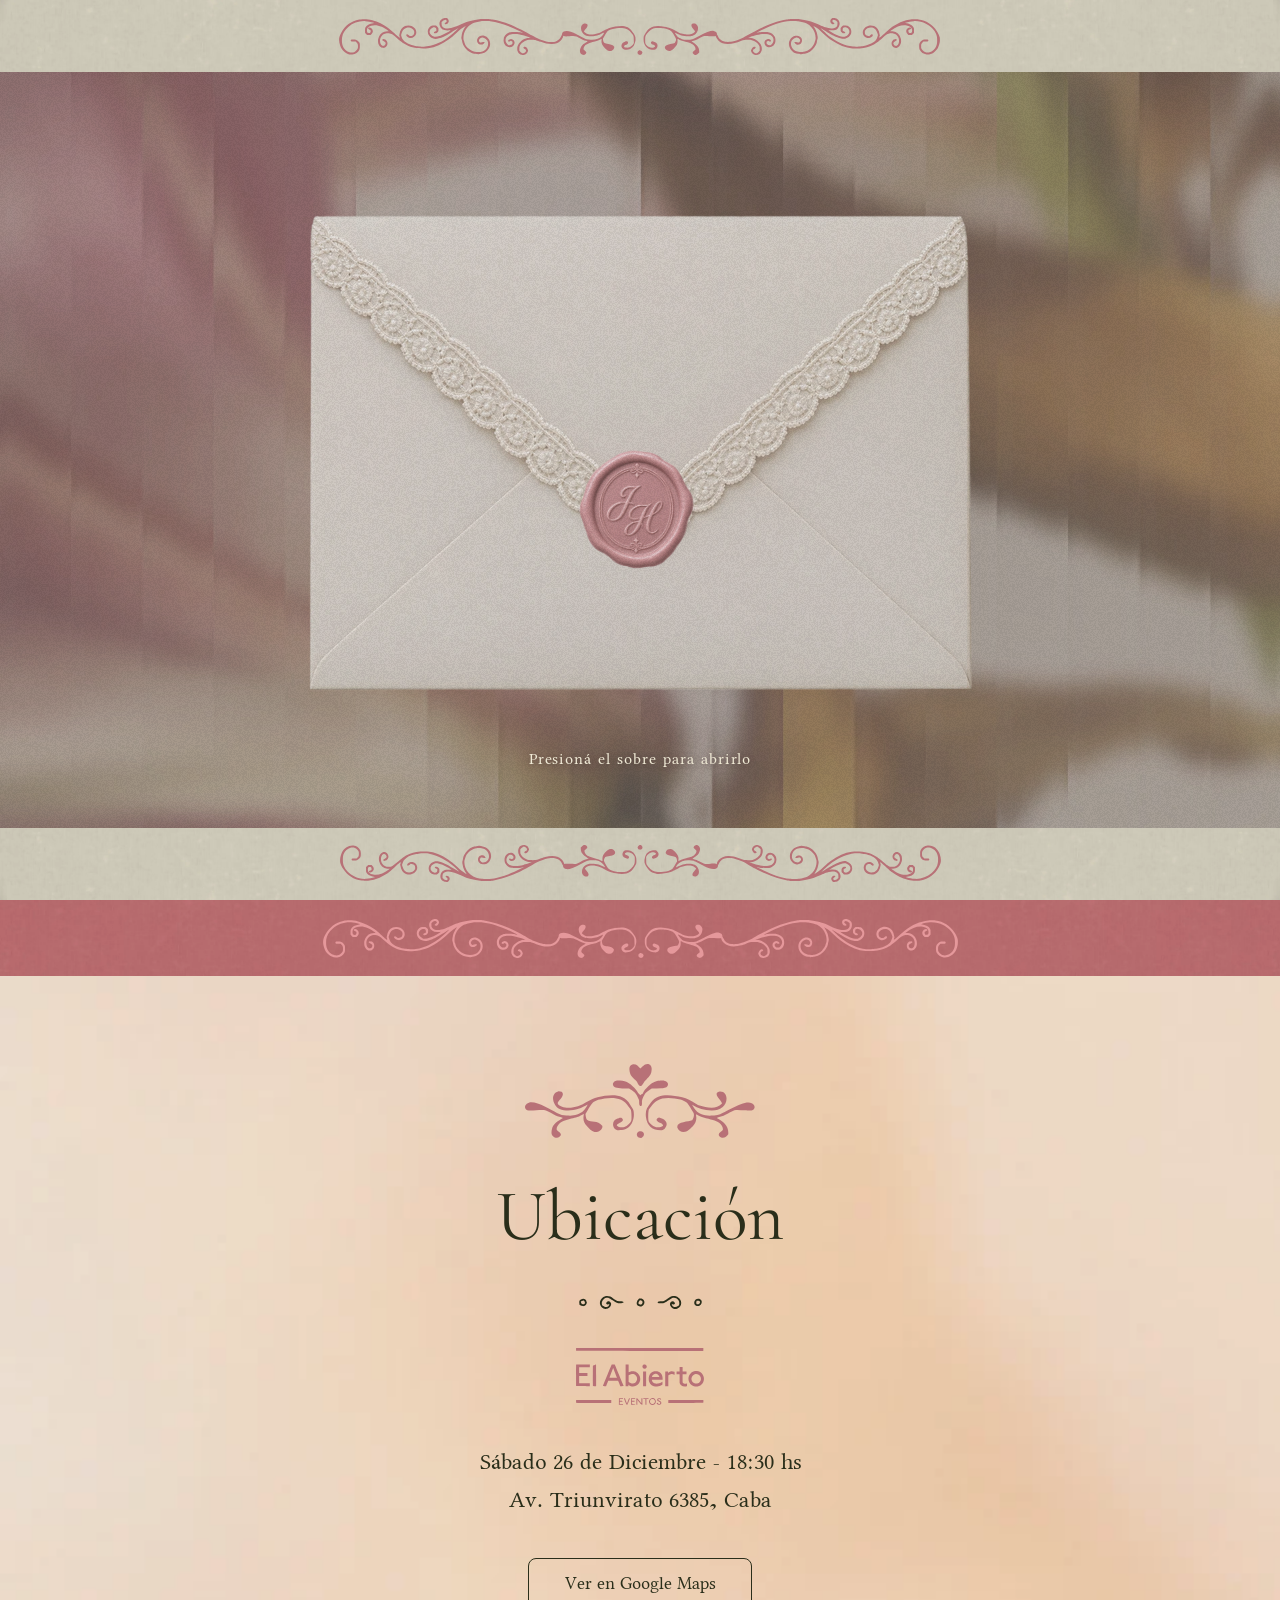
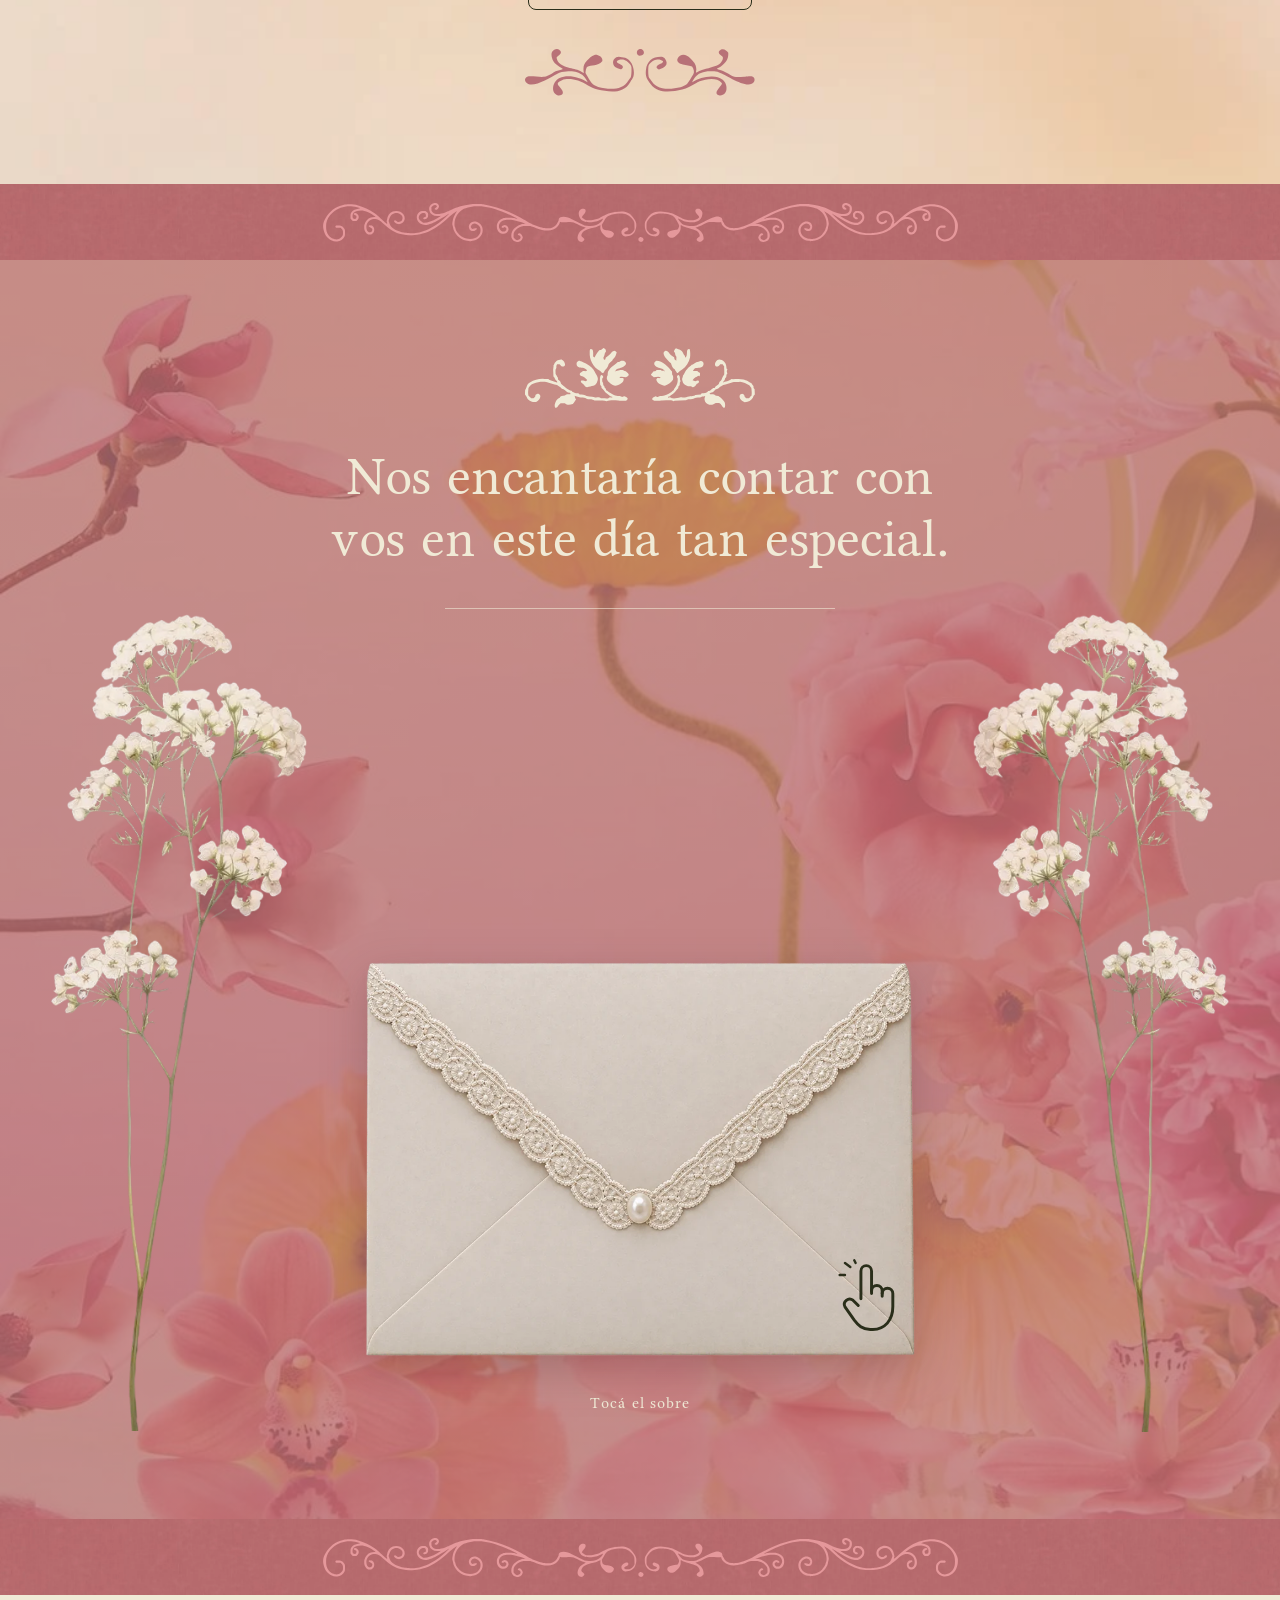
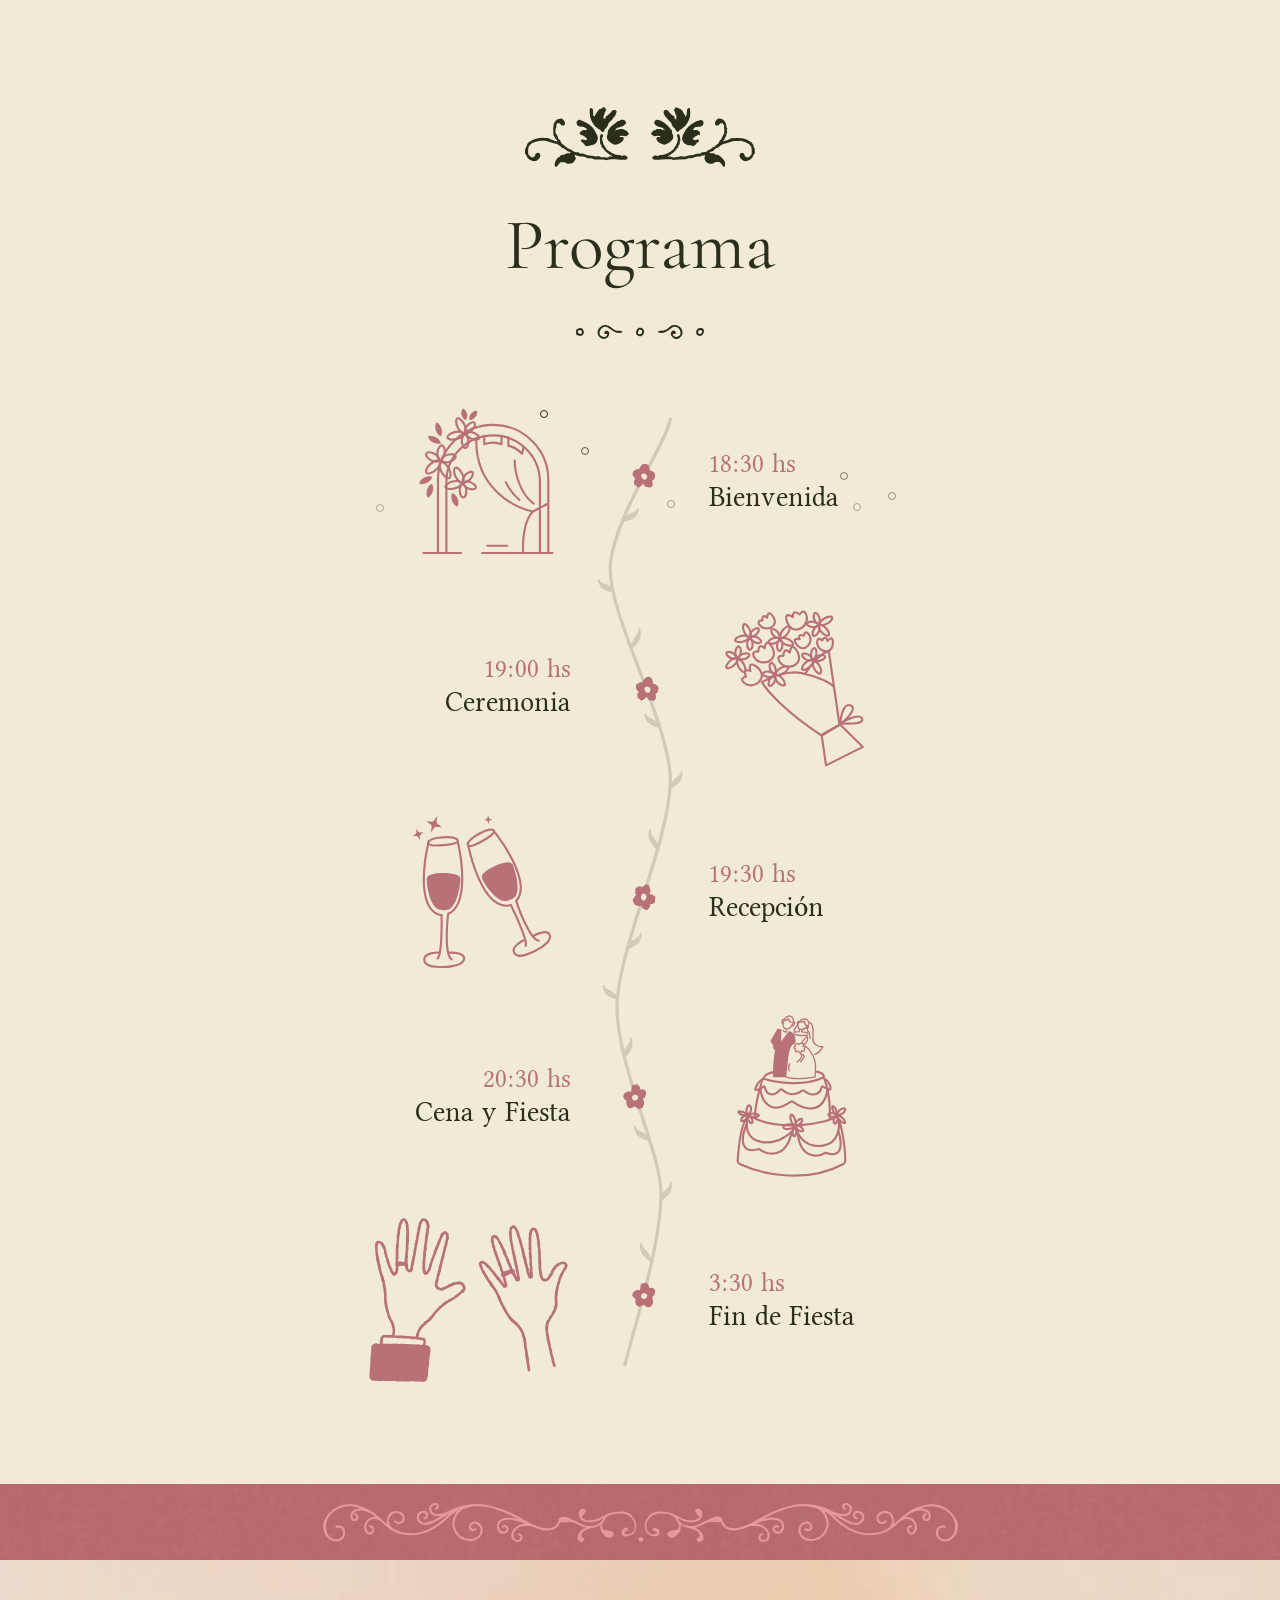
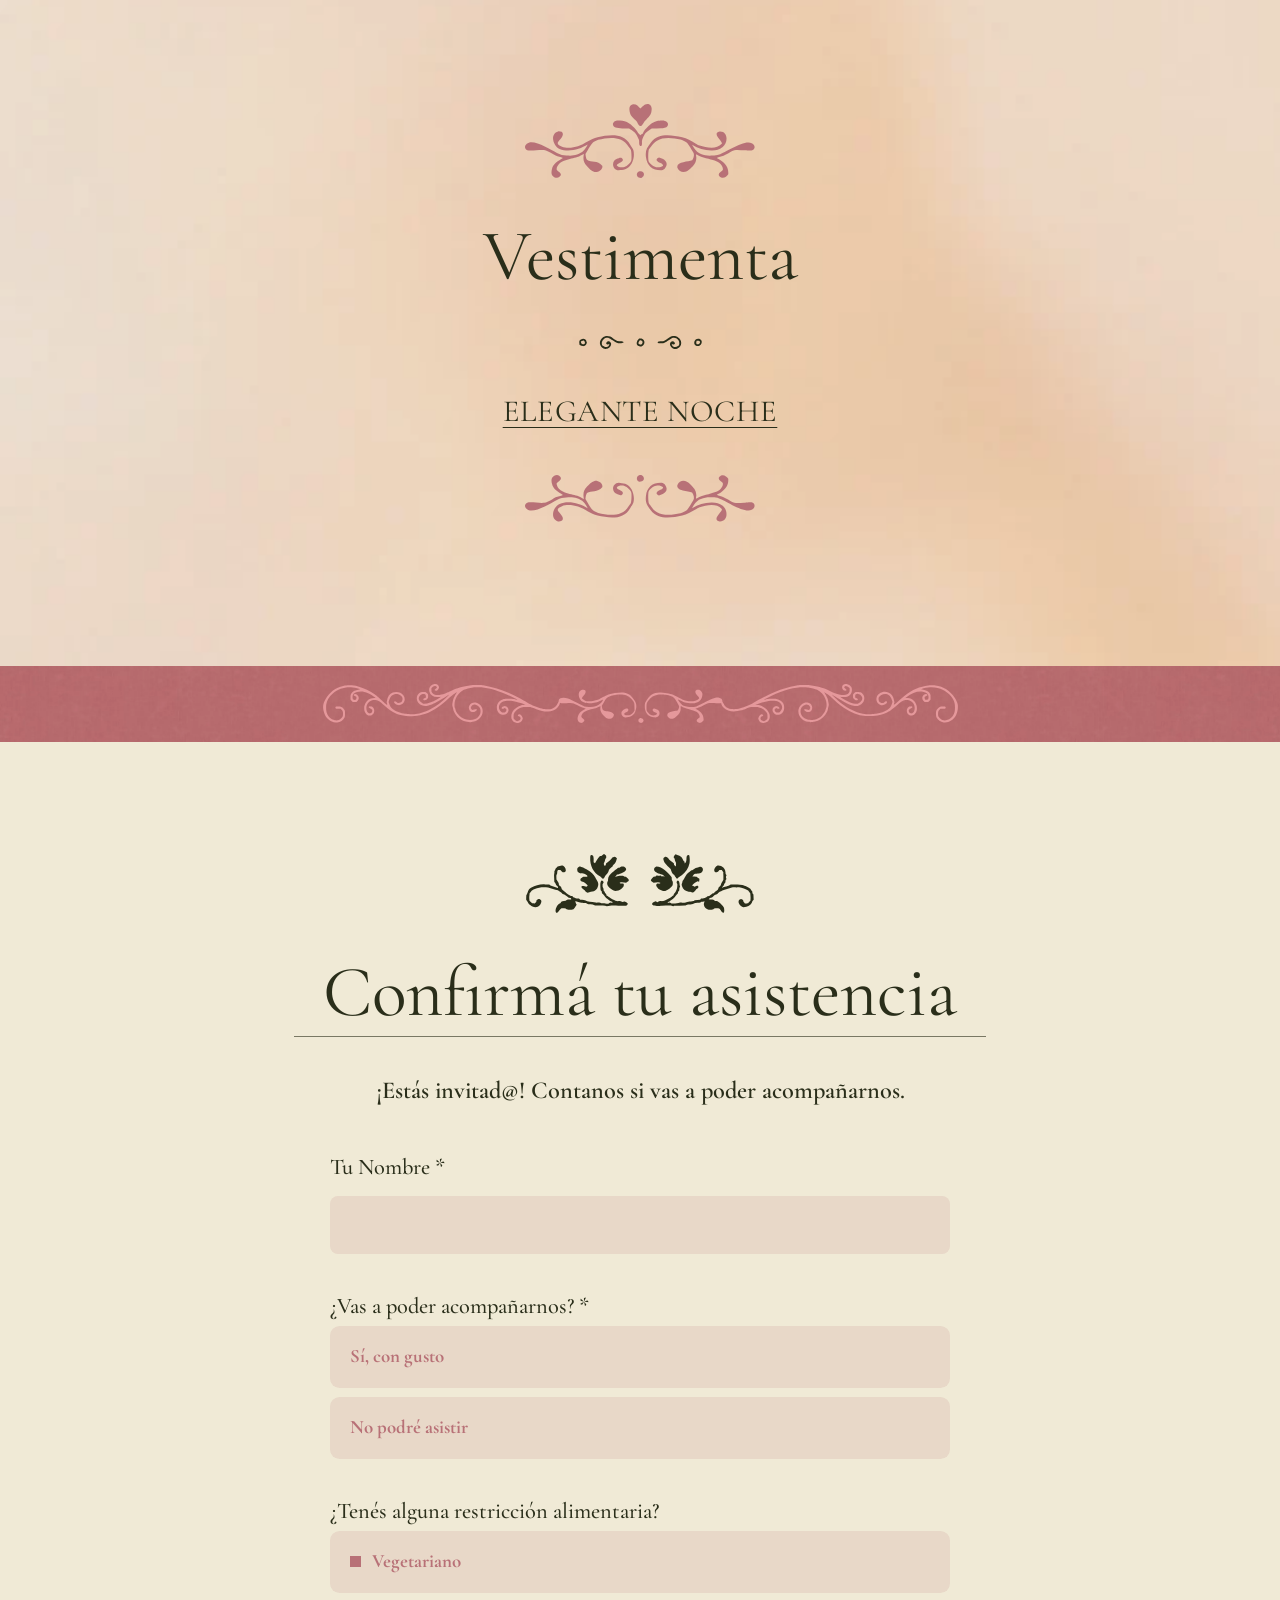
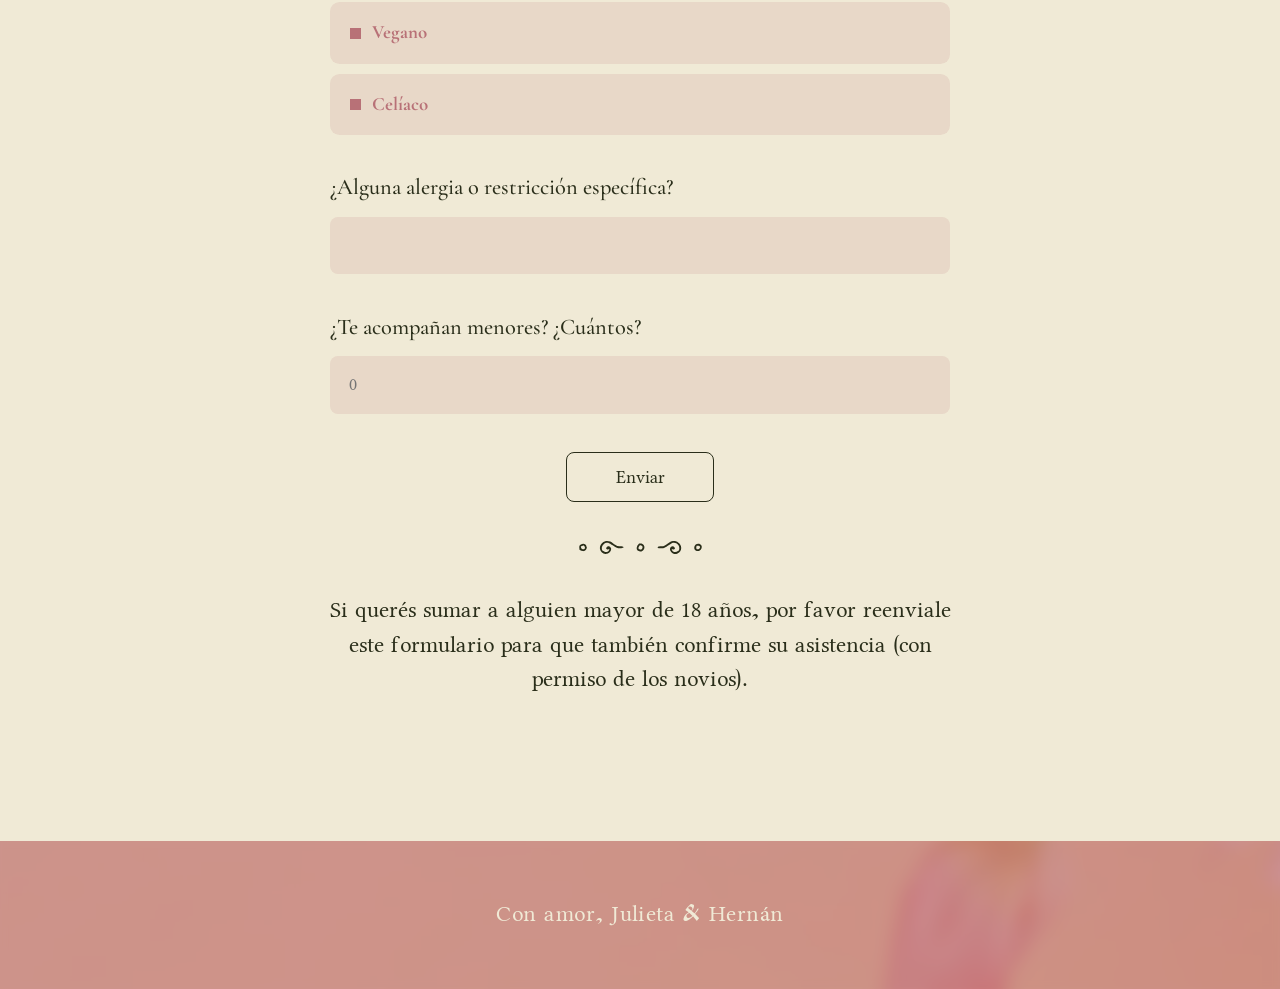
==== commit 4eeefcb3: "Vista previa: imagen por http mientras se emite el certificado HTTPS del dominio Co-Authored-By: Cla" ====
--- a/index.html
+++ b/index.html
@@ -9,15 +9,15 @@
 <meta property="og:type" content="website">
 <meta property="og:title" content="Nos casamos - Julieta y Hernán">
 <meta property="og:description" content="Sábado 26 de diciembre de 2026 · Confirmá tu asistencia.">
-<meta property="og:image" content="https://camilarodriguezturri.github.io/juli-hernan-rsvp/assets/preview-sobre.jpg">
+<meta property="og:image" content="http://nos-casamos-julieta-y-hernan.com.ar/assets/preview-sobre.jpg?v=4">
 <meta property="og:image:width" content="1200">
 <meta property="og:image:height" content="630">
 <meta property="og:image:alt" content="Sobre con sello de lacre J H">
-<meta property="og:url" content="https://camilarodriguezturri.github.io/juli-hernan-rsvp/">
+<meta property="og:url" content="https://nos-casamos-julieta-y-hernan.com.ar/">
 <meta name="twitter:card" content="summary_large_image">
 <meta name="twitter:title" content="Nos casamos - Julieta y Hernán">
 <meta name="twitter:description" content="Sábado 26 de diciembre de 2026 · Confirmá tu asistencia.">
-<meta name="twitter:image" content="https://camilarodriguezturri.github.io/juli-hernan-rsvp/assets/preview-sobre.jpg">
+<meta name="twitter:image" content="http://nos-casamos-julieta-y-hernan.com.ar/assets/preview-sobre.jpg?v=4">
 <meta name="theme-color" content="#B87177">
 
 <link rel="preconnect" href="https://fonts.googleapis.com">
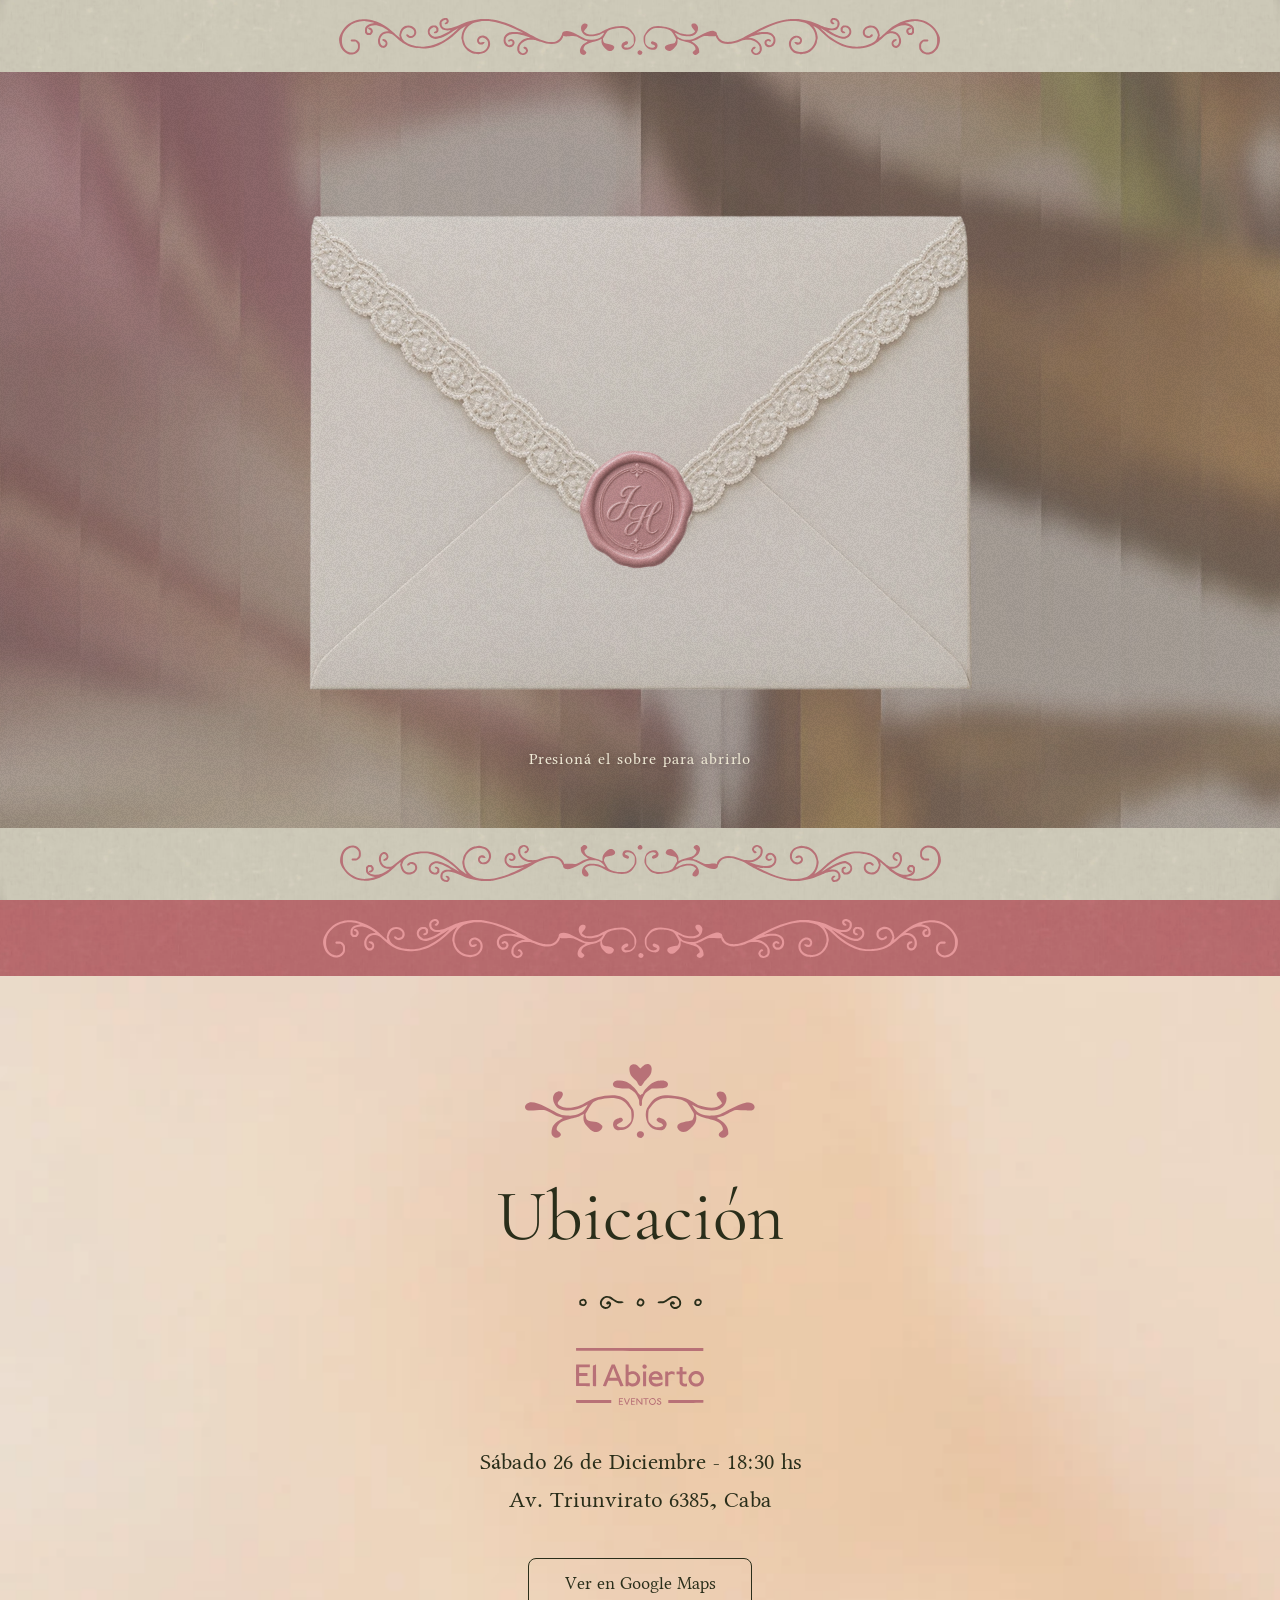
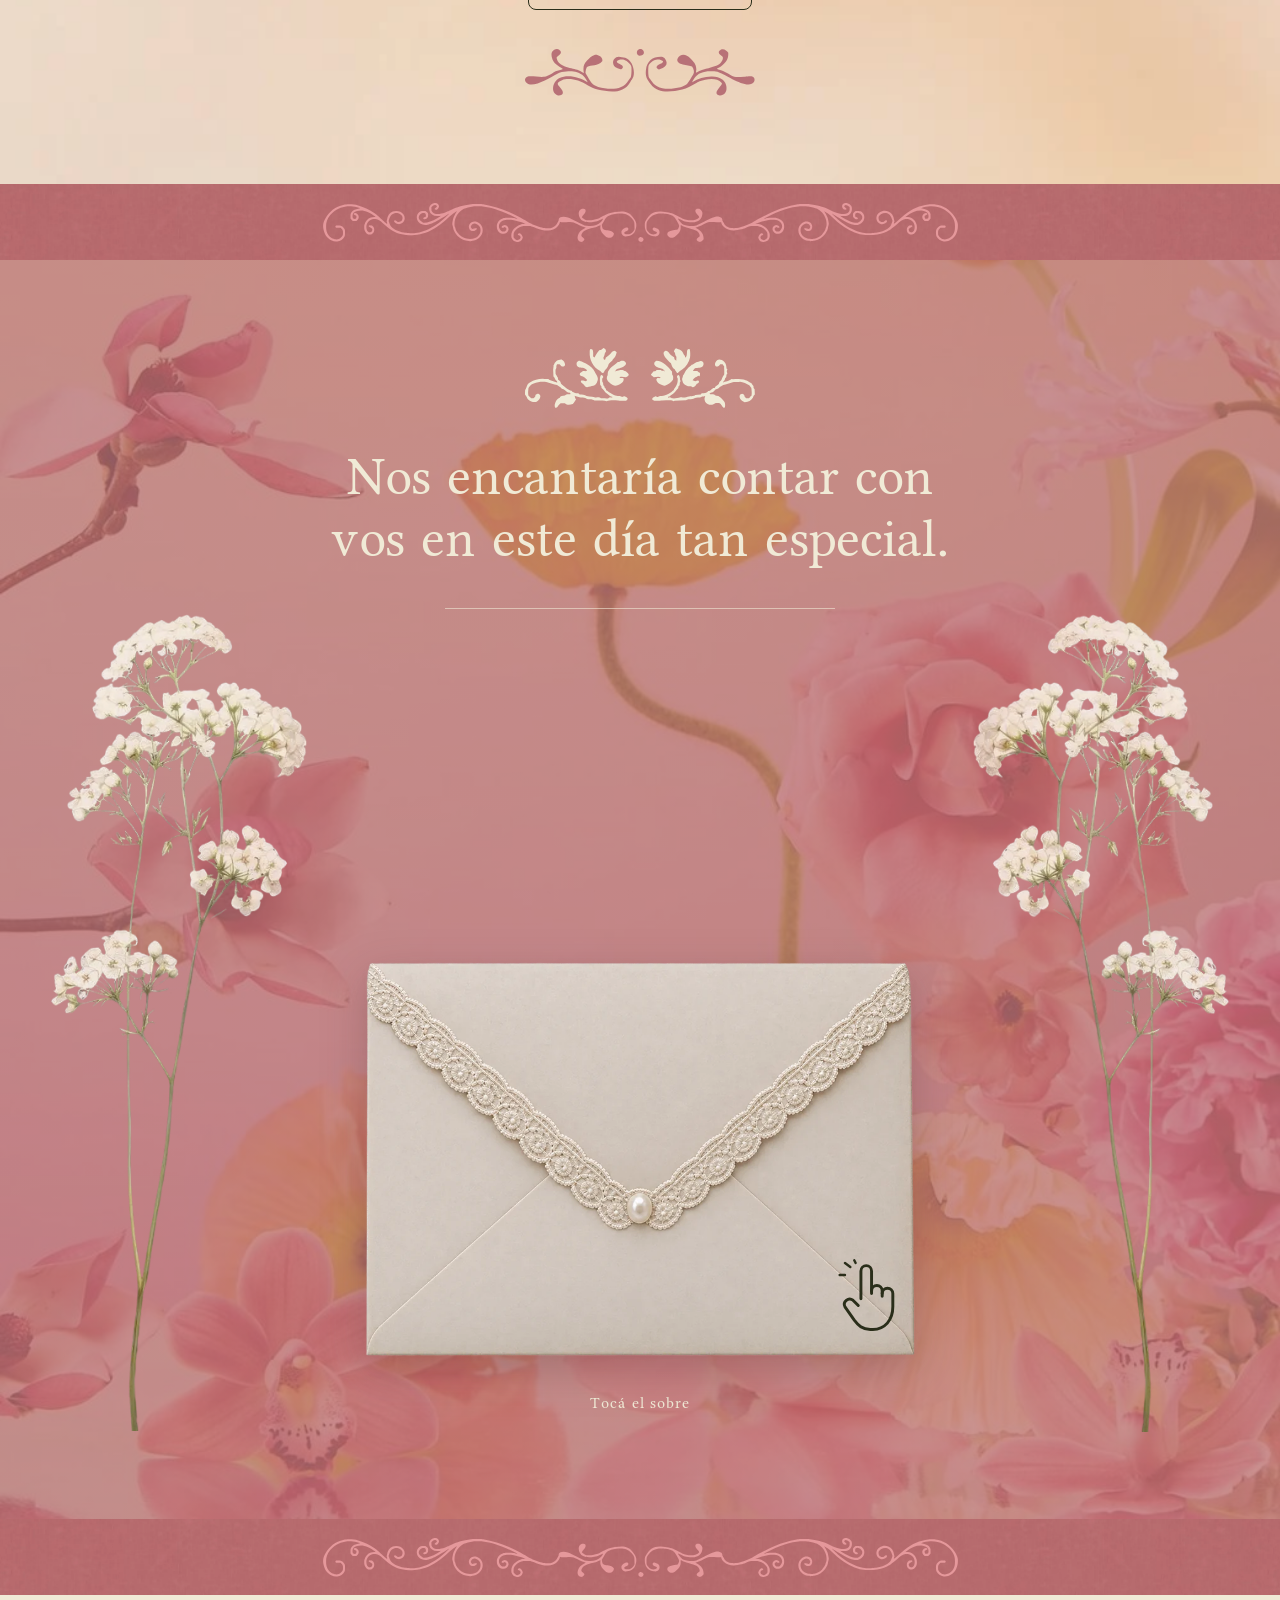
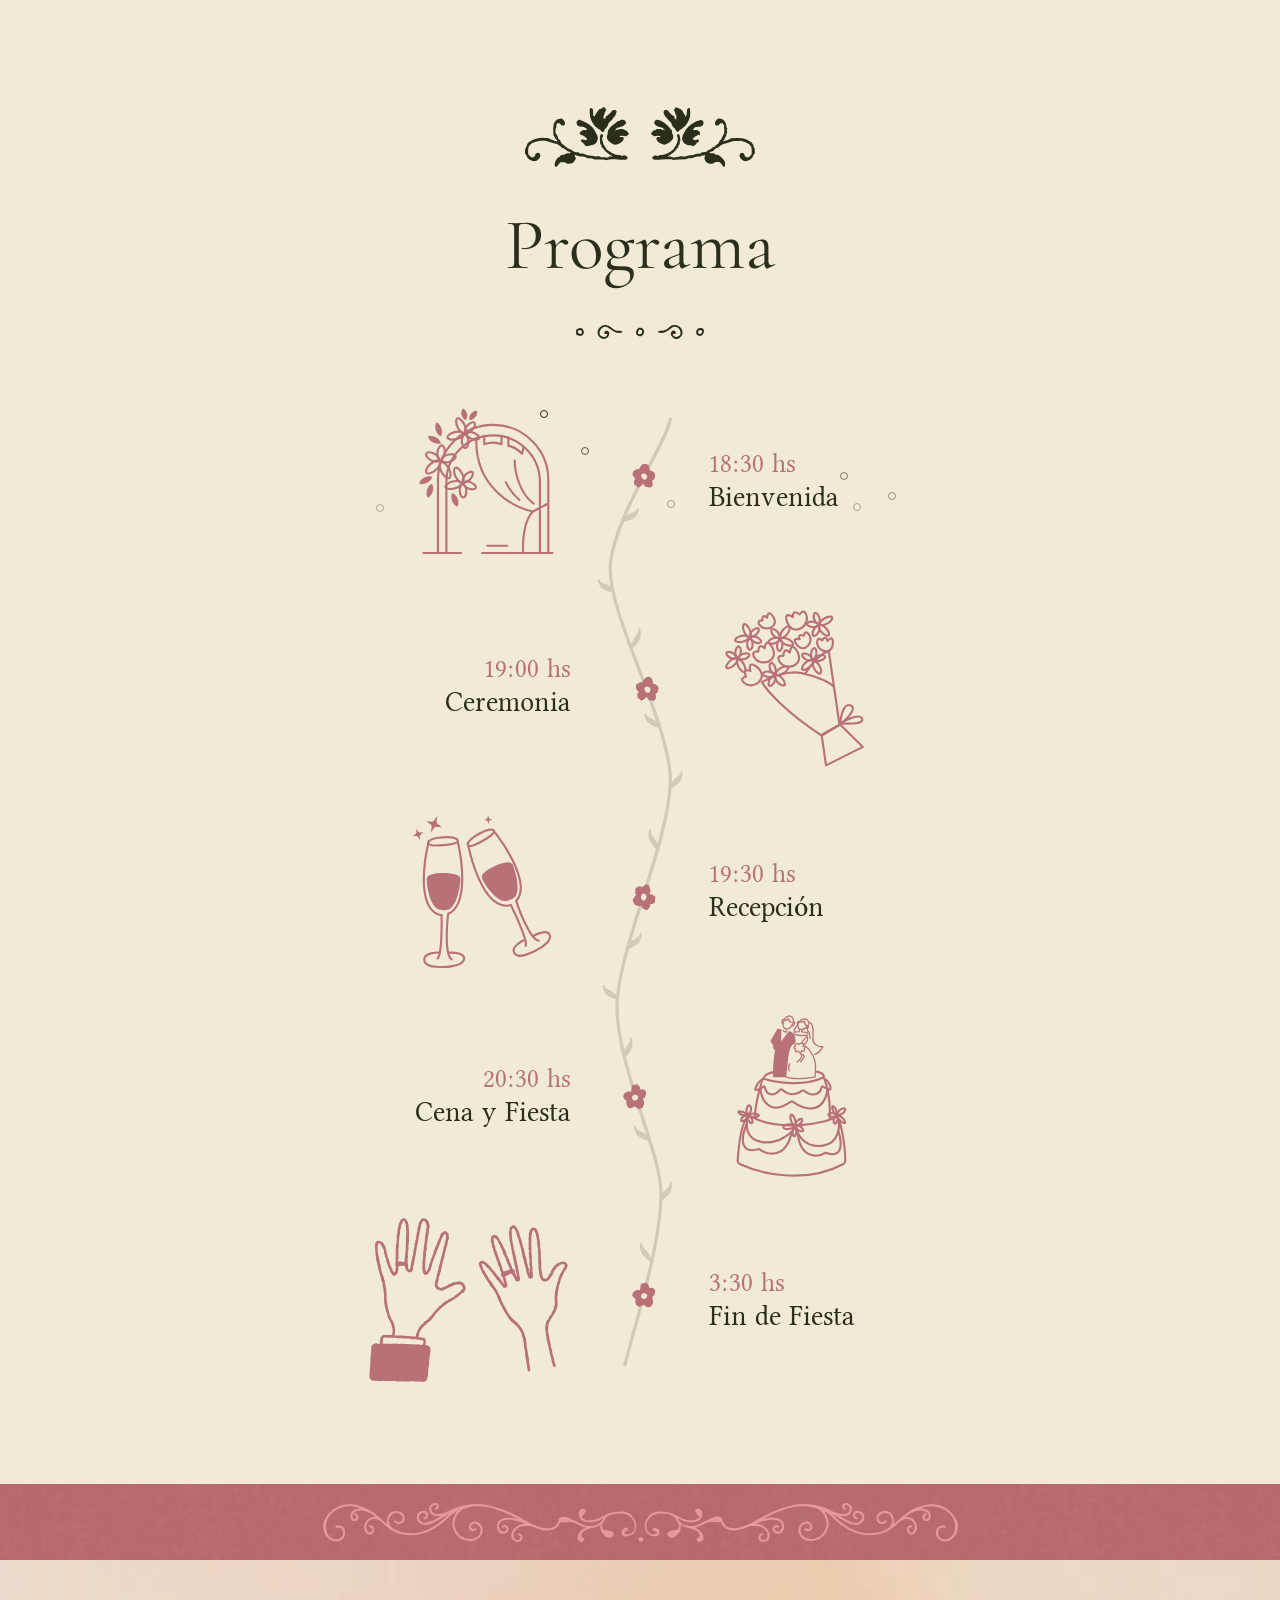
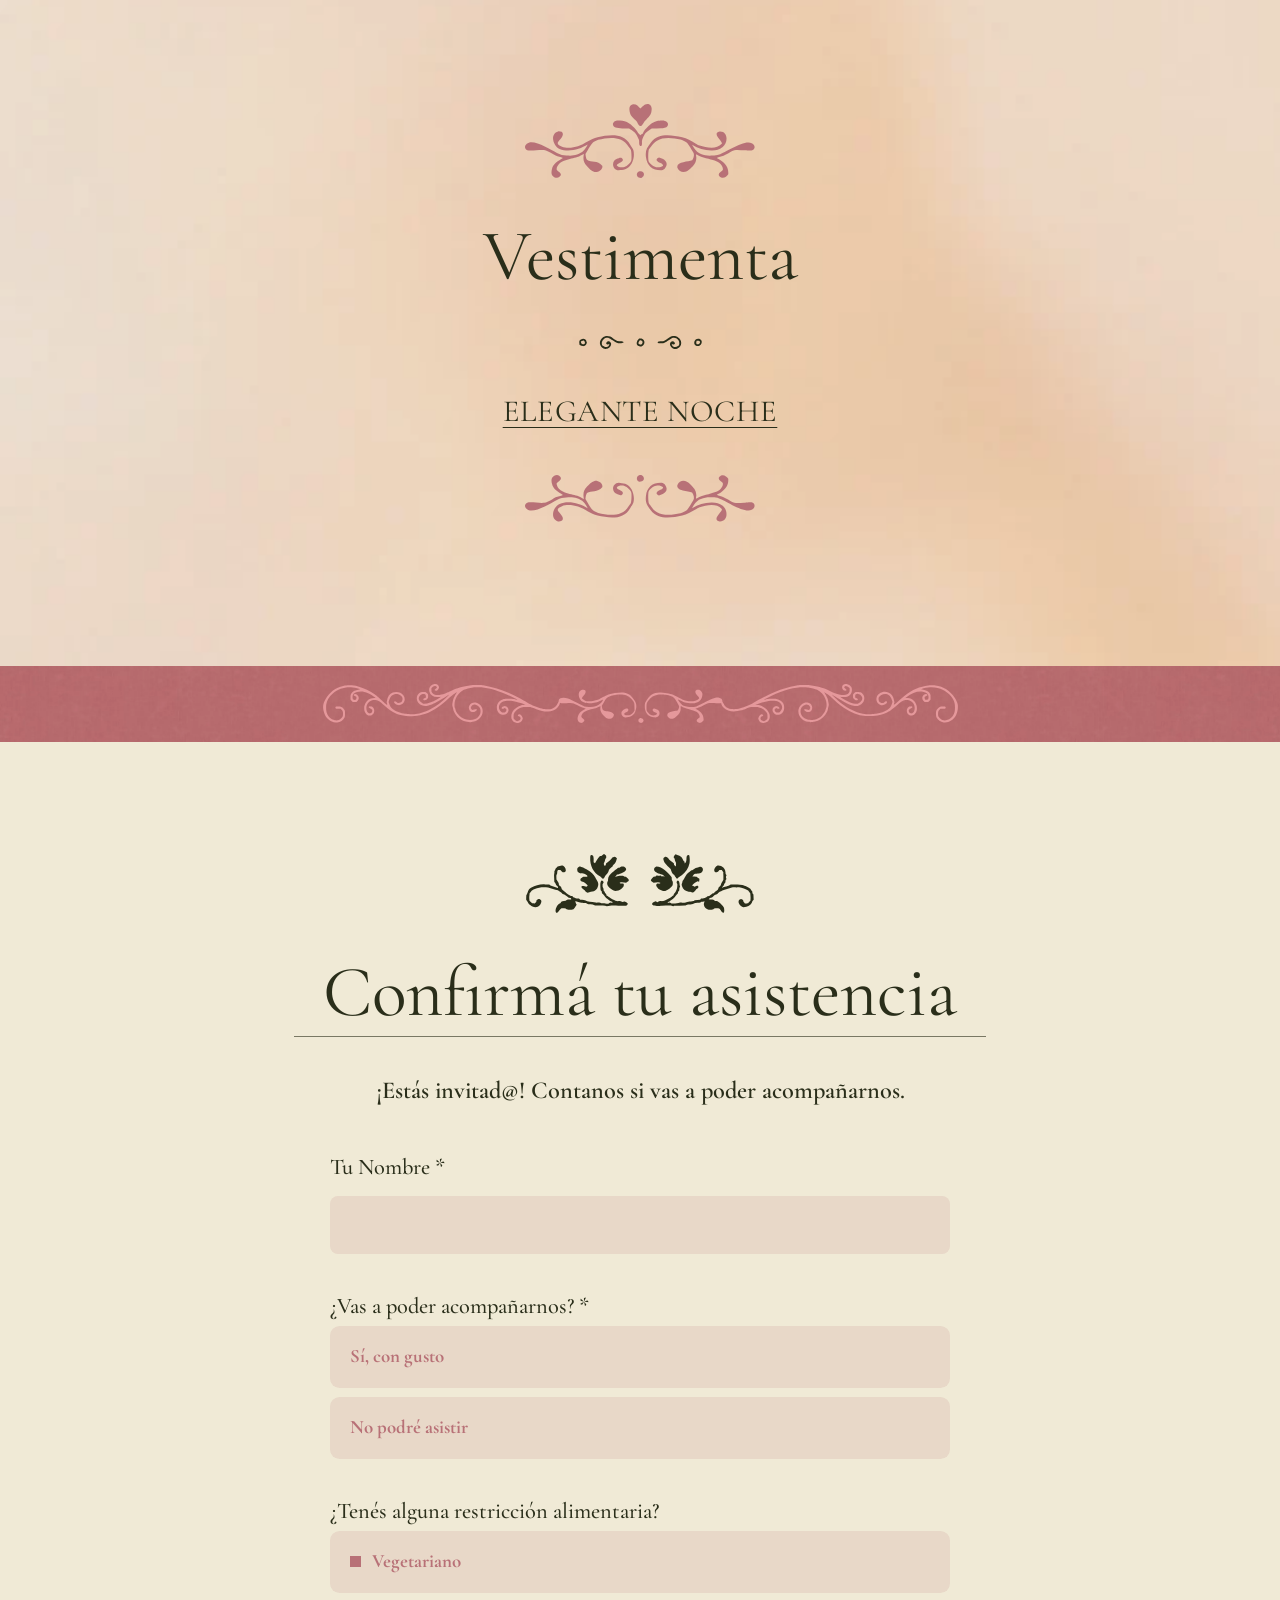
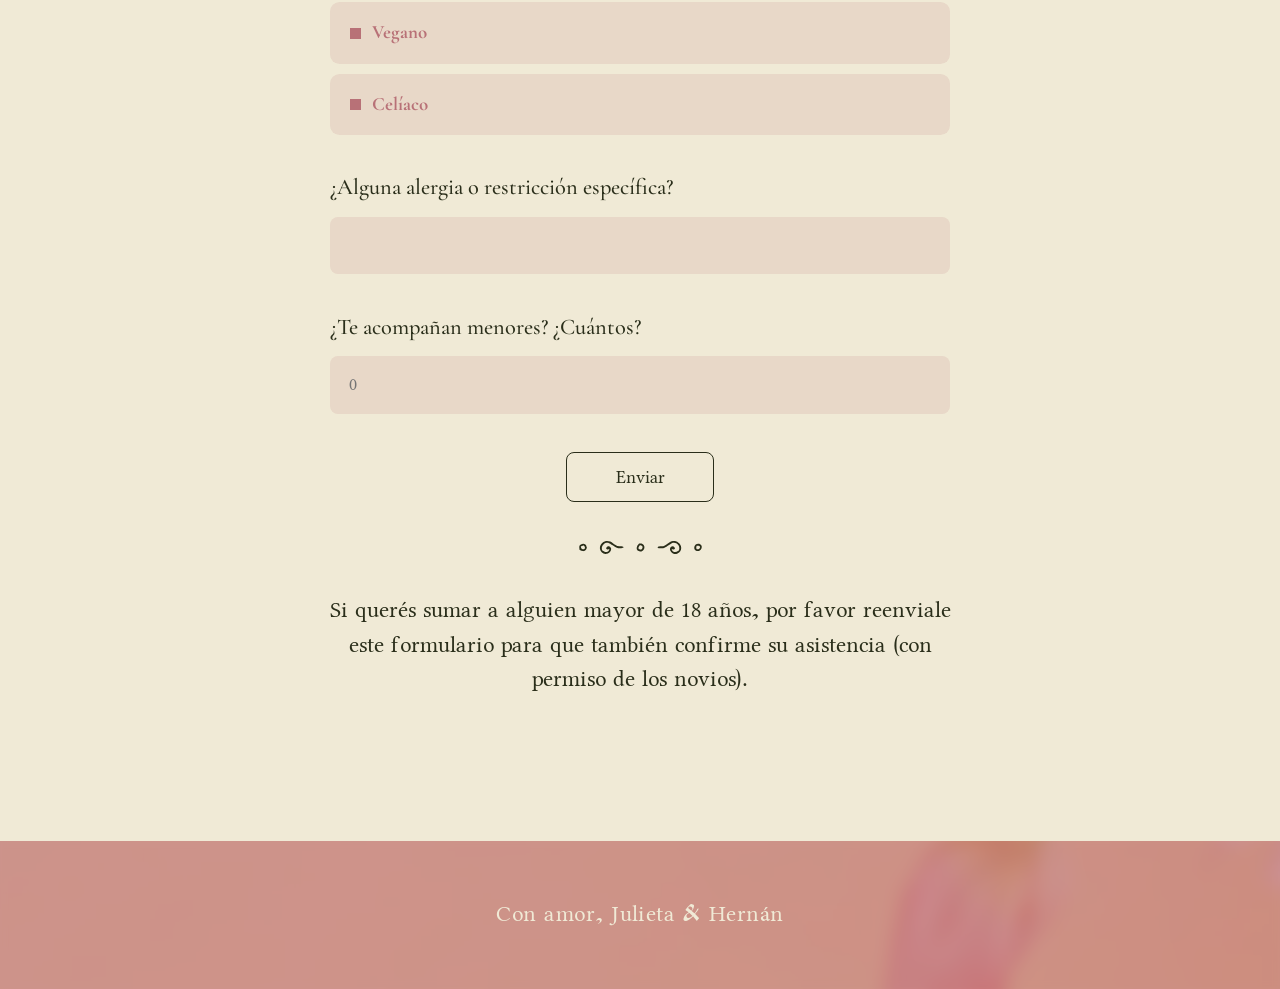
==== commit 840c7067: "Vista previa: imagen por https (certificado del dominio listo) Co-Authored-By: Claude Opus 5.5 <nore" ====
--- a/index.html
+++ b/index.html
@@ -9,7 +9,7 @@
 <meta property="og:type" content="website">
 <meta property="og:title" content="Nos casamos - Julieta y Hernán">
 <meta property="og:description" content="Sábado 26 de diciembre de 2026 · Confirmá tu asistencia.">
-<meta property="og:image" content="http://nos-casamos-julieta-y-hernan.com.ar/assets/preview-sobre.jpg?v=4">
+<meta property="og:image" content="https://nos-casamos-julieta-y-hernan.com.ar/assets/preview-sobre.jpg?v=4">
 <meta property="og:image:width" content="1200">
 <meta property="og:image:height" content="630">
 <meta property="og:image:alt" content="Sobre con sello de lacre J H">
@@ -17,7 +17,7 @@
 <meta name="twitter:card" content="summary_large_image">
 <meta name="twitter:title" content="Nos casamos - Julieta y Hernán">
 <meta name="twitter:description" content="Sábado 26 de diciembre de 2026 · Confirmá tu asistencia.">
-<meta name="twitter:image" content="http://nos-casamos-julieta-y-hernan.com.ar/assets/preview-sobre.jpg?v=4">
+<meta name="twitter:image" content="https://nos-casamos-julieta-y-hernan.com.ar/assets/preview-sobre.jpg?v=4">
 <meta name="theme-color" content="#B87177">
 
 <link rel="preconnect" href="https://fonts.googleapis.com">
